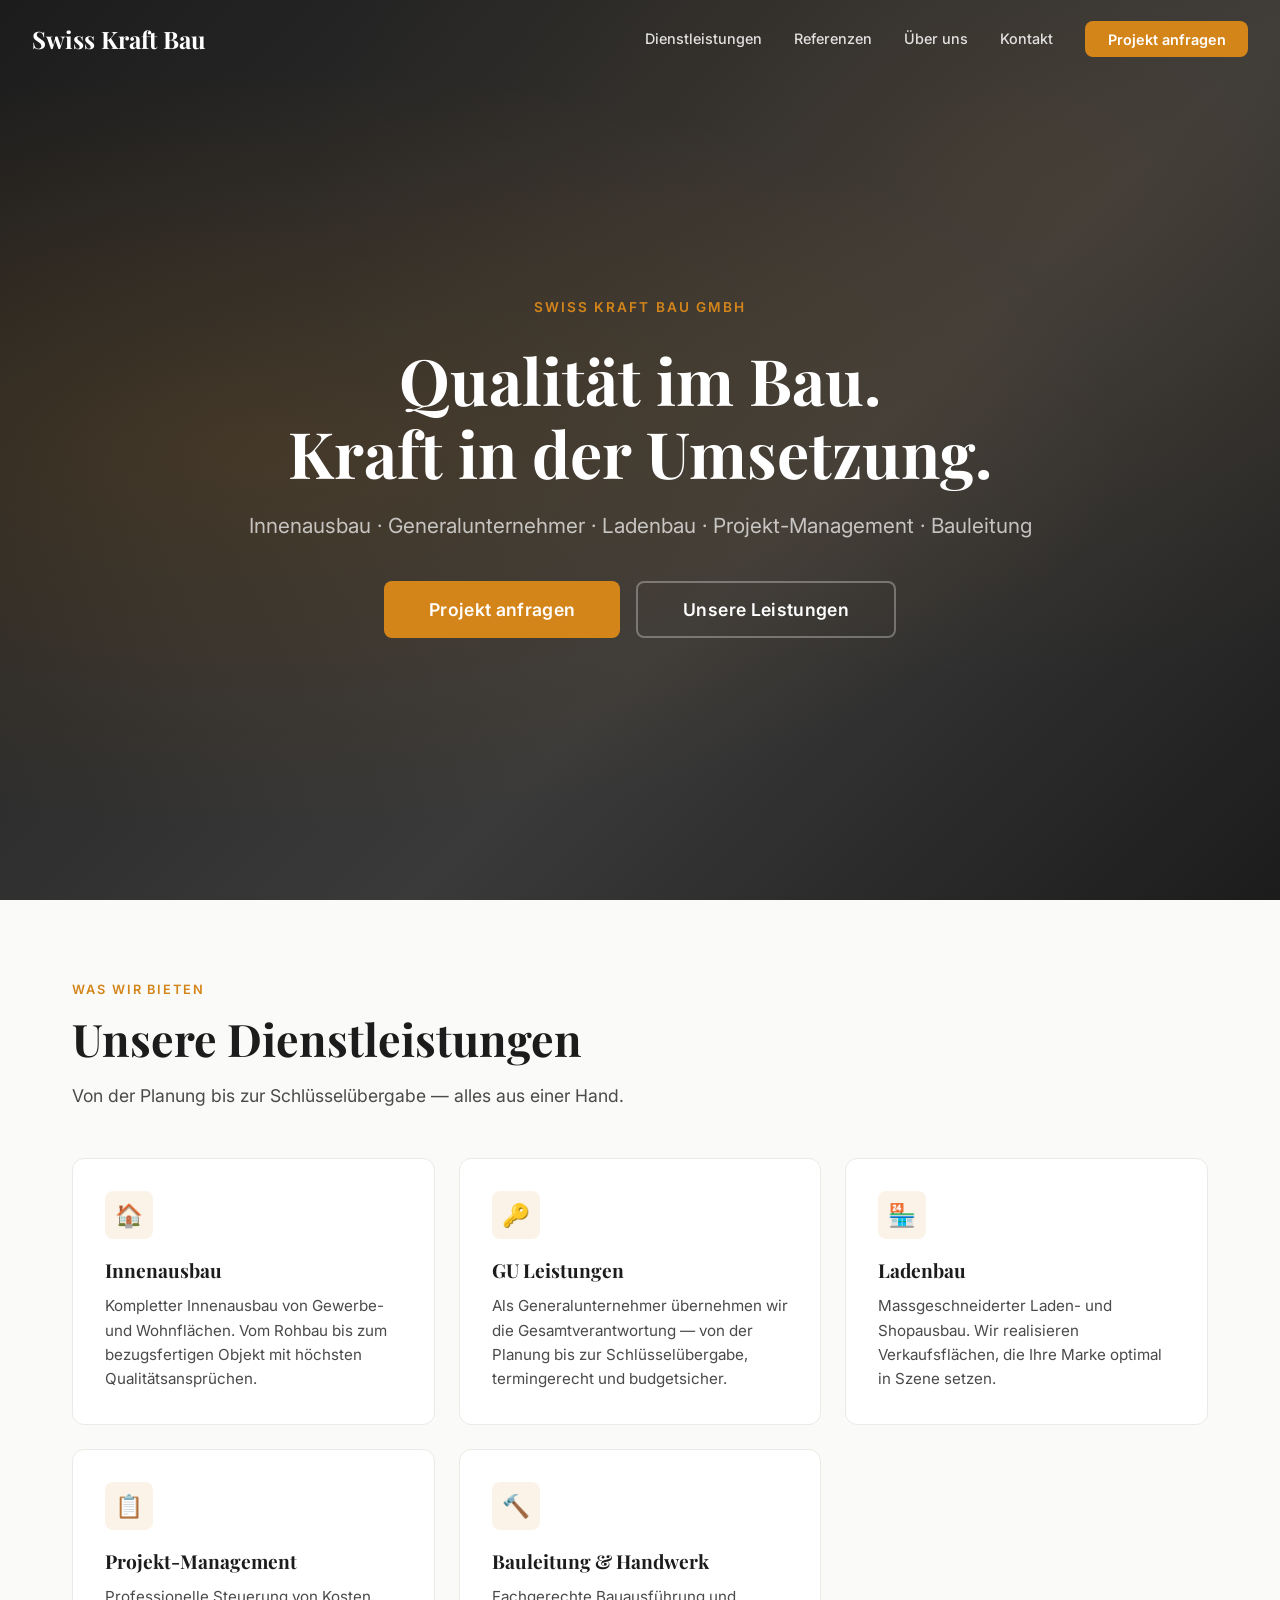
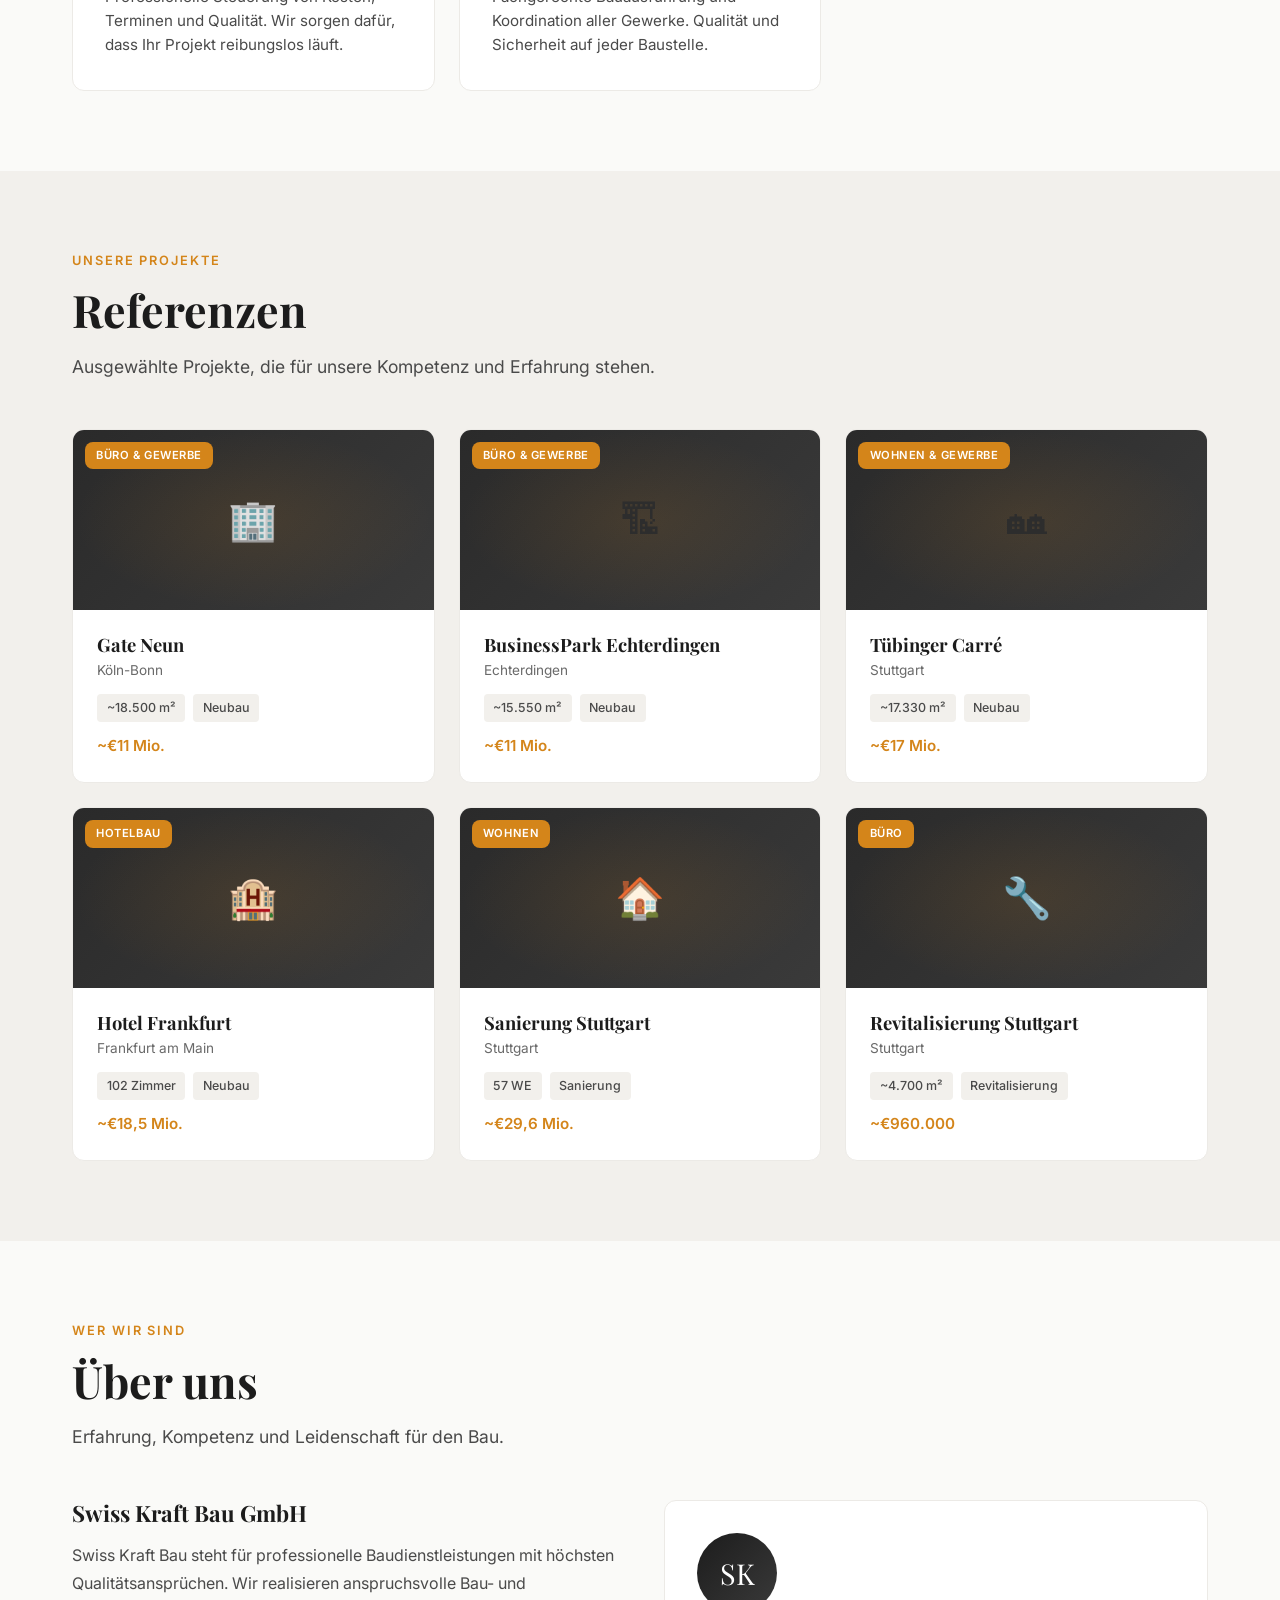
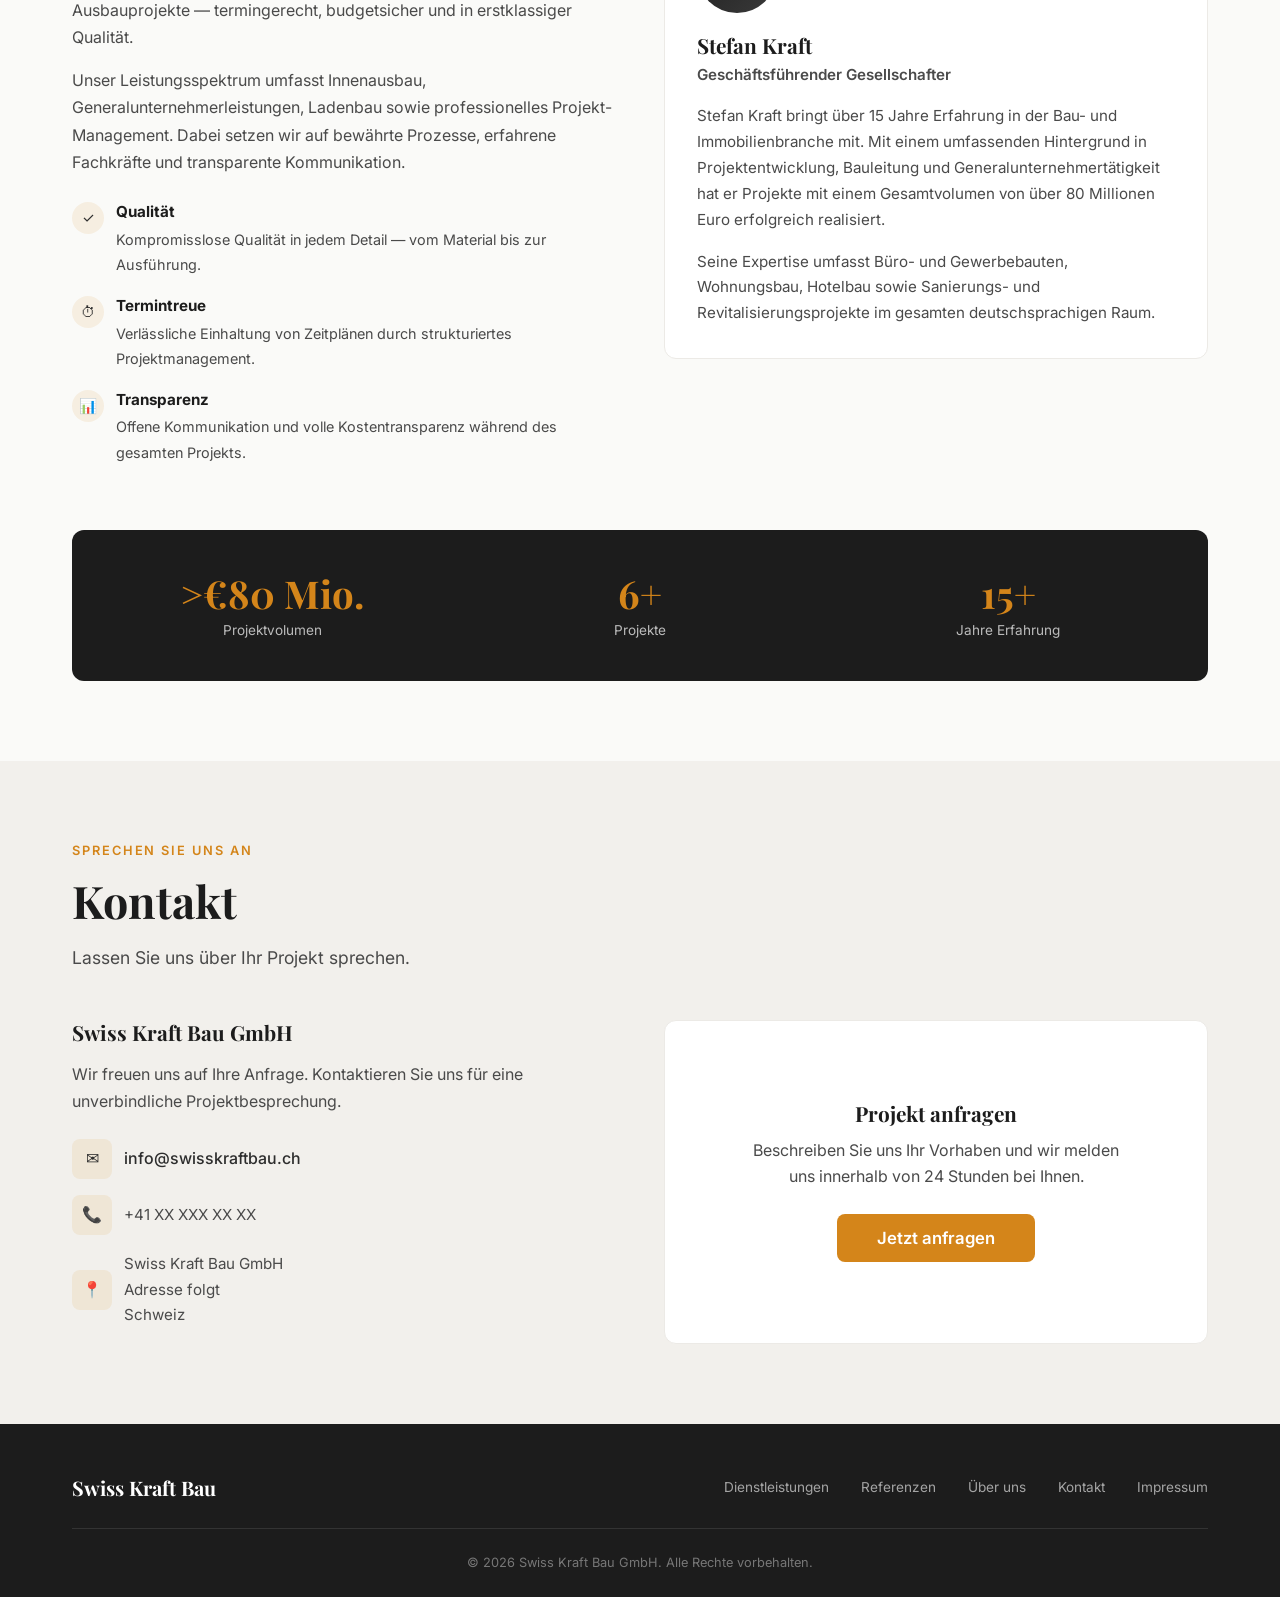
==== index.html @ ad8ca6c9 "Initial commit: Swiss Kraft Bau GmbH website" ====
<!DOCTYPE html>
<html lang="de">
<head>
  <meta charset="UTF-8">
  <meta name="viewport" content="width=device-width, initial-scale=1.0">
  <title>Swiss Kraft Bau GmbH — Qualität im Bau</title>
  <meta name="description" content="Swiss Kraft Bau GmbH — Innenausbau, Generalunternehmer, Ladenbau, Projekt-Management und Bauleitung. Qualität im Bau. Kraft in der Umsetzung.">

  <!-- Fonts -->
  <link rel="preconnect" href="https://fonts.googleapis.com">
  <link rel="preconnect" href="https://fonts.gstatic.com" crossorigin>
  <link href="https://fonts.googleapis.com/css2?family=Inter:wght@400;500;600;700&family=Playfair+Display:wght@600;700&display=swap" rel="stylesheet">

  <!-- Stylesheet -->
  <link rel="stylesheet" href="css/style.css">

  <!-- Favicon (inline SVG) -->
  <link rel="icon" href="data:image/svg+xml,<svg xmlns='http://www.w3.org/2000/svg' viewBox='0 0 100 100'><text y='.9em' font-size='90'>🏗</text></svg>">

  <!-- Critical inline styles for above-the-fold -->
  <style>
    .nav { background: transparent; }
    .hero { background: linear-gradient(135deg, #1C1C1C 0%, #2A2A2A 30%, #3A3A3A 60%, #1C1C1C 100%); }
  </style>
</head>
<body>

  <!-- ====== Navigation ====== -->
  <nav class="nav" id="nav" role="navigation" aria-label="Hauptnavigation">
    <a href="#" class="nav-logo">Swiss Kraft Bau</a>
    <ul class="nav-links" id="navLinks">
      <li><a href="#dienstleistungen">Dienstleistungen</a></li>
      <li><a href="#referenzen">Referenzen</a></li>
      <li><a href="#ueber-uns">Über uns</a></li>
      <li><a href="#kontakt">Kontakt</a></li>
      <li><a href="#kontakt" class="nav-cta">Projekt anfragen</a></li>
    </ul>
    <button class="hamburger" id="hamburger" aria-label="Menü öffnen" aria-expanded="false">
      <span></span>
      <span></span>
      <span></span>
    </button>
  </nav>

  <main id="main">

    <!-- ====== Hero ====== -->
    <section class="hero" id="hero">
      <div class="hero-content" data-animate>
        <p class="hero-label">Swiss Kraft Bau GmbH</p>
        <h1>Qualität im Bau.<br>Kraft in der Umsetzung.</h1>
        <p class="hero-sub">Innenausbau &middot; Generalunternehmer &middot; Ladenbau &middot; Projekt-Management &middot; Bauleitung</p>
        <div class="hero-cta">
          <a href="#kontakt" class="btn btn-accent btn-hero">Projekt anfragen</a>
          <a href="#dienstleistungen" class="btn btn-outline btn-hero" style="border-color: rgba(255,255,255,0.3); color: #fff;">Unsere Leistungen</a>
        </div>
      </div>
    </section>

    <!-- ====== Dienstleistungen ====== -->
    <section class="section" id="dienstleistungen">
      <div class="container">
        <div class="section-header" data-animate>
          <p class="section-label">Was wir bieten</p>
          <h2 class="section-title">Unsere Dienstleistungen</h2>
          <p class="section-subtitle">Von der Planung bis zur Schlüsselübergabe — alles aus einer Hand.</p>
        </div>

        <div class="services-grid">
          <div class="service-card" data-animate data-animate-delay="1">
            <div class="service-icon">🏠</div>
            <h3>Innenausbau</h3>
            <p>Kompletter Innenausbau von Gewerbe- und Wohnflächen. Vom Rohbau bis zum bezugsfertigen Objekt mit höchsten Qualitätsansprüchen.</p>
          </div>
          <div class="service-card" data-animate data-animate-delay="2">
            <div class="service-icon">🔑</div>
            <h3>GU Leistungen</h3>
            <p>Als Generalunternehmer übernehmen wir die Gesamtverantwortung — von der Planung bis zur Schlüsselübergabe, termingerecht und budgetsicher.</p>
          </div>
          <div class="service-card" data-animate data-animate-delay="3">
            <div class="service-icon">🏪</div>
            <h3>Ladenbau</h3>
            <p>Massgeschneiderter Laden- und Shopausbau. Wir realisieren Verkaufsflächen, die Ihre Marke optimal in Szene setzen.</p>
          </div>
          <div class="service-card" data-animate data-animate-delay="4">
            <div class="service-icon">📋</div>
            <h3>Projekt-Management</h3>
            <p>Professionelle Steuerung von Kosten, Terminen und Qualität. Wir sorgen dafür, dass Ihr Projekt reibungslos läuft.</p>
          </div>
          <div class="service-card" data-animate data-animate-delay="5">
            <div class="service-icon">🔨</div>
            <h3>Bauleitung & Handwerk</h3>
            <p>Fachgerechte Bauausführung und Koordination aller Gewerke. Qualität und Sicherheit auf jeder Baustelle.</p>
          </div>
        </div>
      </div>
    </section>

    <!-- ====== Referenzen ====== -->
    <section class="section section-alt" id="referenzen">
      <div class="container">
        <div class="section-header" data-animate>
          <p class="section-label">Unsere Projekte</p>
          <h2 class="section-title">Referenzen</h2>
          <p class="section-subtitle">Ausgewählte Projekte, die für unsere Kompetenz und Erfahrung stehen.</p>
        </div>

        <div class="references-grid">
          <!-- 1. Gate Neun -->
          <div class="reference-card" data-animate data-animate-delay="1">
            <div class="reference-img">
              <span class="reference-badge">Büro & Gewerbe</span>
              <span class="reference-icon">🏢</span>
            </div>
            <div class="reference-content">
              <h3>Gate Neun</h3>
              <p class="reference-location">Köln-Bonn</p>
              <div class="reference-details">
                <span class="reference-tag">~18.500 m²</span>
                <span class="reference-tag">Neubau</span>
              </div>
              <p class="reference-volume">~€11 Mio.</p>
            </div>
          </div>

          <!-- 2. BusinessPark Echterdingen -->
          <div class="reference-card" data-animate data-animate-delay="2">
            <div class="reference-img">
              <span class="reference-badge">Büro & Gewerbe</span>
              <span class="reference-icon">🏗</span>
            </div>
            <div class="reference-content">
              <h3>BusinessPark Echterdingen</h3>
              <p class="reference-location">Echterdingen</p>
              <div class="reference-details">
                <span class="reference-tag">~15.550 m²</span>
                <span class="reference-tag">Neubau</span>
              </div>
              <p class="reference-volume">~€11 Mio.</p>
            </div>
          </div>

          <!-- 3. Tübinger Carré -->
          <div class="reference-card" data-animate data-animate-delay="3">
            <div class="reference-img">
              <span class="reference-badge">Wohnen & Gewerbe</span>
              <span class="reference-icon">🏘</span>
            </div>
            <div class="reference-content">
              <h3>Tübinger Carré</h3>
              <p class="reference-location">Stuttgart</p>
              <div class="reference-details">
                <span class="reference-tag">~17.330 m²</span>
                <span class="reference-tag">Neubau</span>
              </div>
              <p class="reference-volume">~€17 Mio.</p>
            </div>
          </div>

          <!-- 4. Hotel Frankfurt -->
          <div class="reference-card" data-animate data-animate-delay="1">
            <div class="reference-img">
              <span class="reference-badge">Hotelbau</span>
              <span class="reference-icon">🏨</span>
            </div>
            <div class="reference-content">
              <h3>Hotel Frankfurt</h3>
              <p class="reference-location">Frankfurt am Main</p>
              <div class="reference-details">
                <span class="reference-tag">102 Zimmer</span>
                <span class="reference-tag">Neubau</span>
              </div>
              <p class="reference-volume">~€18,5 Mio.</p>
            </div>
          </div>

          <!-- 5. Sanierung Stuttgart -->
          <div class="reference-card" data-animate data-animate-delay="2">
            <div class="reference-img">
              <span class="reference-badge">Wohnen</span>
              <span class="reference-icon">🏠</span>
            </div>
            <div class="reference-content">
              <h3>Sanierung Stuttgart</h3>
              <p class="reference-location">Stuttgart</p>
              <div class="reference-details">
                <span class="reference-tag">57 WE</span>
                <span class="reference-tag">Sanierung</span>
              </div>
              <p class="reference-volume">~€29,6 Mio.</p>
            </div>
          </div>

          <!-- 6. Revitalisierung Stuttgart -->
          <div class="reference-card" data-animate data-animate-delay="3">
            <div class="reference-img">
              <span class="reference-badge">Büro</span>
              <span class="reference-icon">🔧</span>
            </div>
            <div class="reference-content">
              <h3>Revitalisierung Stuttgart</h3>
              <p class="reference-location">Stuttgart</p>
              <div class="reference-details">
                <span class="reference-tag">~4.700 m²</span>
                <span class="reference-tag">Revitalisierung</span>
              </div>
              <p class="reference-volume">~€960.000</p>
            </div>
          </div>
        </div>
      </div>
    </section>

    <!-- ====== Über uns ====== -->
    <section class="section" id="ueber-uns">
      <div class="container">
        <div class="section-header" data-animate>
          <p class="section-label">Wer wir sind</p>
          <h2 class="section-title">Über uns</h2>
          <p class="section-subtitle">Erfahrung, Kompetenz und Leidenschaft für den Bau.</p>
        </div>

        <div class="about-grid">
          <div class="about-text" data-animate>
            <h3>Swiss Kraft Bau GmbH</h3>
            <p>Swiss Kraft Bau steht für professionelle Baudienstleistungen mit höchsten Qualitätsansprüchen. Wir realisieren anspruchsvolle Bau- und Ausbauprojekte — termingerecht, budgetsicher und in erstklassiger Qualität.</p>
            <p>Unser Leistungsspektrum umfasst Innenausbau, Generalunternehmerleistungen, Ladenbau sowie professionelles Projekt-Management. Dabei setzen wir auf bewährte Prozesse, erfahrene Fachkräfte und transparente Kommunikation.</p>

            <div class="values-list">
              <div class="value-item">
                <div class="value-icon">✓</div>
                <div>
                  <strong>Qualität</strong>
                  <span>Kompromisslose Qualität in jedem Detail — vom Material bis zur Ausführung.</span>
                </div>
              </div>
              <div class="value-item">
                <div class="value-icon">⏱</div>
                <div>
                  <strong>Termintreue</strong>
                  <span>Verlässliche Einhaltung von Zeitplänen durch strukturiertes Projektmanagement.</span>
                </div>
              </div>
              <div class="value-item">
                <div class="value-icon">📊</div>
                <div>
                  <strong>Transparenz</strong>
                  <span>Offene Kommunikation und volle Kostentransparenz während des gesamten Projekts.</span>
                </div>
              </div>
            </div>
          </div>

          <div class="about-person" data-animate data-animate-delay="2">
            <div class="person-avatar">SK</div>
            <h3>Stefan Kraft</h3>
            <p class="person-role">Geschäftsführender Gesellschafter</p>
            <p>Stefan Kraft bringt über 15 Jahre Erfahrung in der Bau- und Immobilienbranche mit. Mit einem umfassenden Hintergrund in Projektentwicklung, Bauleitung und Generalunternehmertätigkeit hat er Projekte mit einem Gesamtvolumen von über 80 Millionen Euro erfolgreich realisiert.</p>
            <p style="margin-top: 1rem;">Seine Expertise umfasst Büro- und Gewerbebauten, Wohnungsbau, Hotelbau sowie Sanierungs- und Revitalisierungsprojekte im gesamten deutschsprachigen Raum.</p>
          </div>
        </div>

        <!-- Stats Bar -->
        <div class="stats-bar" data-animate>
          <div class="stat-item">
            <div class="stat-number">>€80 Mio.</div>
            <div class="stat-label">Projektvolumen</div>
          </div>
          <div class="stat-item">
            <div class="stat-number">6+</div>
            <div class="stat-label">Projekte</div>
          </div>
          <div class="stat-item">
            <div class="stat-number">15+</div>
            <div class="stat-label">Jahre Erfahrung</div>
          </div>
        </div>
      </div>
    </section>

    <!-- ====== Kontakt ====== -->
    <section class="section section-alt" id="kontakt">
      <div class="container">
        <div class="section-header" data-animate>
          <p class="section-label">Sprechen Sie uns an</p>
          <h2 class="section-title">Kontakt</h2>
          <p class="section-subtitle">Lassen Sie uns über Ihr Projekt sprechen.</p>
        </div>

        <div class="contact-grid">
          <div class="contact-info" data-animate>
            <h3>Swiss Kraft Bau GmbH</h3>
            <p>Wir freuen uns auf Ihre Anfrage. Kontaktieren Sie uns für eine unverbindliche Projektbesprechung.</p>

            <div class="contact-item">
              <div class="contact-icon">✉</div>
              <div>
                <a href="mailto:info@swisskraftbau.ch">info@swisskraftbau.ch</a>
              </div>
            </div>
            <div class="contact-item">
              <div class="contact-icon">📞</div>
              <div>
                <span>+41 XX XXX XX XX</span>
              </div>
            </div>
            <div class="contact-item">
              <div class="contact-icon">📍</div>
              <div>
                <span>Swiss Kraft Bau GmbH<br>Adresse folgt<br>Schweiz</span>
              </div>
            </div>
          </div>

          <div class="contact-cta" data-animate data-animate-delay="2">
            <h3>Projekt anfragen</h3>
            <p>Beschreiben Sie uns Ihr Vorhaben und wir melden uns innerhalb von 24 Stunden bei Ihnen.</p>
            <a href="mailto:info@swisskraftbau.ch?subject=Projektanfrage" class="btn btn-accent btn-lg">Jetzt anfragen</a>
          </div>
        </div>
      </div>
    </section>

  </main>

  <!-- ====== Footer ====== -->
  <footer class="footer">
    <div class="container">
      <div class="footer-content">
        <div class="footer-brand">Swiss Kraft Bau</div>
        <div class="footer-links-row">
          <a href="#dienstleistungen">Dienstleistungen</a>
          <a href="#referenzen">Referenzen</a>
          <a href="#ueber-uns">Über uns</a>
          <a href="#kontakt">Kontakt</a>
          <a href="#">Impressum</a>
        </div>
      </div>
      <div class="footer-bottom">
        &copy; 2026 Swiss Kraft Bau GmbH. Alle Rechte vorbehalten.
      </div>
    </div>
  </footer>

  <!-- ====== Scripts ====== -->
  <script>
    // --- Navigation scroll state ---
    const nav = document.getElementById('nav');
    function updateNav() {
      if (window.scrollY > 60) {
        nav.classList.add('scrolled');
      } else {
        nav.classList.remove('scrolled');
      }
    }
    window.addEventListener('scroll', updateNav, { passive: true });
    updateNav();

    // --- Mobile menu ---
    const hamburger = document.getElementById('hamburger');
    const navLinks = document.getElementById('navLinks');

    hamburger.addEventListener('click', () => {
      const isOpen = navLinks.classList.toggle('open');
      hamburger.setAttribute('aria-expanded', isOpen);
      hamburger.setAttribute('aria-label', isOpen ? 'Menü schliessen' : 'Menü öffnen');
    });

    // Close menu on link click
    navLinks.querySelectorAll('a').forEach(link => {
      link.addEventListener('click', () => {
        navLinks.classList.remove('open');
        hamburger.setAttribute('aria-expanded', 'false');
        hamburger.setAttribute('aria-label', 'Menü öffnen');
      });
    });

    // --- Intersection Observer for animations ---
    const animateEls = document.querySelectorAll('[data-animate]');
    const observer = new IntersectionObserver((entries) => {
      entries.forEach(entry => {
        if (entry.isIntersecting) {
          entry.target.classList.add('visible');
          observer.unobserve(entry.target);
        }
      });
    }, {
      threshold: 0.1,
      rootMargin: '0px 0px -40px 0px'
    });

    animateEls.forEach(el => observer.observe(el));

    // --- Smooth scroll for anchor links ---
    document.querySelectorAll('a[href^="#"]').forEach(anchor => {
      anchor.addEventListener('click', function (e) {
        const target = document.querySelector(this.getAttribute('href'));
        if (target) {
          e.preventDefault();
          const offset = 80;
          const top = target.getBoundingClientRect().top + window.pageYOffset - offset;
          window.scrollTo({ top, behavior: 'smooth' });
        }
      });
    });
  </script>

</body>
</html>
---- css/style.css ----
/* ========================================
   Swiss Kraft Bau GmbH — Stylesheet
   Adapted from Amanthos Design System
   ======================================== */

/* --- CSS Variables --- */
:root {
  /* Primary Colors */
  --color-bg: #FAFAF8;
  --color-bg-alt: #F2F0EC;
  --color-surface: #FFFFFF;
  --color-primary: #1C1C1C;
  --color-secondary: #3A3A3A;
  --color-accent: #D4851A;
  --color-accent-hover: #B8710F;
  --color-accent-light: rgba(212, 133, 26, 0.1);

  /* Text Colors */
  --color-text: #2D2D2D;
  --color-text-muted: #4A4A4A;
  --color-text-light: #6A6A6A;

  /* Border & Dividers */
  --color-border: #E0DEDA;
  --color-border-light: #ECEAE6;

  /* Typography */
  --font-heading: 'Playfair Display', Georgia, 'Times New Roman', serif;
  --font-body: 'Inter', -apple-system, BlinkMacSystemFont, 'Segoe UI', sans-serif;

  /* Layout */
  --max-width: 1200px;
  --radius: 12px;
  --radius-sm: 8px;
  --radius-lg: 16px;

  /* Shadows */
  --shadow-sm: 0 1px 3px rgba(0,0,0,0.04);
  --shadow-md: 0 4px 20px rgba(0,0,0,0.06);
  --shadow-lg: 0 8px 40px rgba(0,0,0,0.08);
  --shadow-xl: 0 16px 60px rgba(0,0,0,0.10);

  /* Animation */
  --ease: cubic-bezier(0.25, 0.46, 0.45, 0.94);
  --duration: 0.3s;
}

/* --- Reset & Base --- */
*,
*::before,
*::after {
  box-sizing: border-box;
  margin: 0;
  padding: 0;
}

html {
  scroll-behavior: smooth;
  -webkit-text-size-adjust: 100%;
}

body {
  font-family: var(--font-body);
  color: var(--color-text);
  background: var(--color-bg);
  line-height: 1.6;
  -webkit-font-smoothing: antialiased;
  -moz-osx-font-smoothing: grayscale;
}

img {
  max-width: 100%;
  display: block;
}

a {
  color: inherit;
  text-decoration: none;
}

ul {
  list-style: none;
}

/* --- Accessibility --- */
.sr-only {
  position: absolute;
  width: 1px;
  height: 1px;
  padding: 0;
  margin: -1px;
  overflow: hidden;
  clip: rect(0, 0, 0, 0);
  white-space: nowrap;
  border: 0;
}

/* --- Container --- */
.container {
  max-width: var(--max-width);
  margin: 0 auto;
  padding: 0 2rem;
}

/* --- Typography --- */
h1, h2, h3, h4 {
  font-family: var(--font-heading);
  font-weight: 700;
  line-height: 1.2;
  color: var(--color-primary);
}

/* --- Buttons --- */
.btn {
  display: inline-flex;
  align-items: center;
  justify-content: center;
  gap: 0.5rem;
  padding: 0.875rem 2rem;
  font-family: var(--font-body);
  font-size: 0.95rem;
  font-weight: 600;
  border-radius: var(--radius-sm);
  border: none;
  cursor: pointer;
  transition: all var(--duration) var(--ease);
  text-decoration: none;
  line-height: 1;
}

.btn-accent {
  background: var(--color-accent);
  color: #FFFFFF;
}

.btn-accent:hover {
  background: var(--color-accent-hover);
  transform: translateY(-1px);
  box-shadow: var(--shadow-md);
}

.btn-accent:focus-visible {
  outline: 3px solid var(--color-accent);
  outline-offset: 3px;
}

.btn-outline {
  background: transparent;
  color: var(--color-accent);
  border: 2px solid var(--color-accent);
}

.btn-outline:hover {
  background: var(--color-accent);
  color: #FFFFFF;
}

.btn-lg {
  padding: 1rem 2.5rem;
  font-size: 1.05rem;
}

.btn-hero {
  padding: 1.1rem 2.8rem;
  font-size: 1.1rem;
  letter-spacing: 0.02em;
}

/* --- Navigation --- */
.nav {
  position: fixed;
  top: 0;
  left: 0;
  right: 0;
  z-index: 1000;
  padding: 1.25rem 2rem;
  display: flex;
  align-items: center;
  justify-content: space-between;
  transition: all var(--duration) var(--ease);
  background: transparent;
}

.nav.scrolled {
  background: rgba(255, 255, 255, 0.97);
  backdrop-filter: blur(12px);
  -webkit-backdrop-filter: blur(12px);
  box-shadow: var(--shadow-sm);
  padding: 0.75rem 2rem;
}

.nav-logo {
  font-family: var(--font-heading);
  font-size: 1.5rem;
  font-weight: 700;
  color: #FFFFFF;
  transition: color var(--duration) var(--ease);
  white-space: nowrap;
}

.nav.scrolled .nav-logo {
  color: var(--color-primary);
}

.nav-links {
  display: flex;
  align-items: center;
  gap: 2rem;
}

.nav-links a {
  font-size: 0.9rem;
  font-weight: 500;
  color: rgba(255, 255, 255, 0.85);
  transition: color var(--duration) var(--ease);
  position: relative;
}

.nav-links a::after {
  content: '';
  position: absolute;
  bottom: -4px;
  left: 0;
  width: 0;
  height: 2px;
  background: var(--color-accent);
  transition: width var(--duration) var(--ease);
}

.nav-links a:hover::after {
  width: 100%;
}

.nav.scrolled .nav-links a {
  color: var(--color-text-muted);
}

.nav.scrolled .nav-links a:hover {
  color: var(--color-primary);
}

.nav-cta {
  background: var(--color-accent) !important;
  color: #FFFFFF !important;
  padding: 0.6rem 1.4rem;
  border-radius: var(--radius-sm);
  font-weight: 600 !important;
  transition: background var(--duration) var(--ease), transform var(--duration) var(--ease) !important;
}

.nav-cta::after {
  display: none !important;
}

.nav-cta:hover {
  background: var(--color-accent-hover) !important;
  transform: translateY(-1px);
}

.hamburger {
  display: none;
  flex-direction: column;
  gap: 5px;
  background: none;
  border: none;
  cursor: pointer;
  padding: 4px;
  z-index: 1001;
}

.hamburger span {
  display: block;
  width: 24px;
  height: 2px;
  background: #FFFFFF;
  border-radius: 2px;
  transition: all var(--duration) var(--ease);
}

.nav.scrolled .hamburger span {
  background: var(--color-primary);
}

/* --- Hero --- */
.hero {
  position: relative;
  min-height: 100vh;
  display: flex;
  align-items: center;
  justify-content: center;
  text-align: center;
  padding: 6rem 2rem 4rem;
  overflow: hidden;
  background: linear-gradient(135deg, #1C1C1C 0%, #2A2A2A 30%, #3A3A3A 60%, #1C1C1C 100%);
}

.hero::before {
  content: '';
  position: absolute;
  inset: 0;
  background:
    radial-gradient(ellipse at 20% 50%, rgba(212, 133, 26, 0.15) 0%, transparent 60%),
    radial-gradient(ellipse at 80% 20%, rgba(212, 133, 26, 0.08) 0%, transparent 50%);
  z-index: 1;
}

.hero-content {
  position: relative;
  z-index: 2;
  max-width: 800px;
}

.hero-label {
  display: inline-block;
  font-size: 0.85rem;
  font-weight: 600;
  letter-spacing: 0.15em;
  text-transform: uppercase;
  color: var(--color-accent);
  margin-bottom: 1.5rem;
}

.hero h1 {
  font-size: clamp(2.4rem, 5vw, 4rem);
  color: #FFFFFF;
  margin-bottom: 1.25rem;
  line-height: 1.15;
}

.hero-sub {
  font-size: clamp(1.05rem, 2vw, 1.3rem);
  color: rgba(255, 255, 255, 0.7);
  margin-bottom: 2.5rem;
  line-height: 1.5;
}

.hero-cta {
  display: flex;
  gap: 1rem;
  justify-content: center;
  flex-wrap: wrap;
}

/* --- Sections --- */
.section {
  padding: 5rem 0;
}

.section-alt {
  background: var(--color-bg-alt);
}

.section-label {
  font-size: 0.8rem;
  font-weight: 600;
  letter-spacing: 0.15em;
  text-transform: uppercase;
  color: var(--color-accent);
  margin-bottom: 0.75rem;
}

.section-title {
  font-size: clamp(1.8rem, 3.5vw, 2.8rem);
  margin-bottom: 1rem;
}

.section-subtitle {
  font-size: 1.1rem;
  color: var(--color-text-muted);
  max-width: 600px;
  line-height: 1.6;
}

.section-header {
  margin-bottom: 3rem;
}

/* --- Service Cards --- */
.services-grid {
  display: grid;
  grid-template-columns: repeat(3, 1fr);
  gap: 1.5rem;
  margin-top: 3rem;
}

.service-card {
  background: var(--color-surface);
  border-radius: var(--radius);
  padding: 2rem;
  border: 1px solid var(--color-border-light);
  transition: all var(--duration) var(--ease);
}

.service-card:hover {
  transform: translateY(-4px);
  box-shadow: var(--shadow-lg);
  border-color: var(--color-accent-light);
}

.service-icon {
  width: 48px;
  height: 48px;
  background: var(--color-accent-light);
  border-radius: var(--radius-sm);
  display: flex;
  align-items: center;
  justify-content: center;
  margin-bottom: 1.25rem;
  font-size: 1.4rem;
}

.service-card h3 {
  font-family: var(--font-heading);
  font-size: 1.2rem;
  margin-bottom: 0.75rem;
  color: var(--color-primary);
}

.service-card p {
  color: var(--color-text-muted);
  font-size: 0.95rem;
  line-height: 1.6;
}

/* --- Reference / Project Cards --- */
.references-grid {
  display: grid;
  grid-template-columns: repeat(3, 1fr);
  gap: 1.5rem;
  margin-top: 3rem;
}

.reference-card {
  background: var(--color-surface);
  border-radius: var(--radius);
  overflow: hidden;
  border: 1px solid var(--color-border-light);
  transition: all var(--duration) var(--ease);
}

.reference-card:hover {
  transform: translateY(-4px);
  box-shadow: var(--shadow-lg);
}

.reference-img {
  height: 180px;
  background: linear-gradient(135deg, #2A2A2A 0%, #3A3A3A 100%);
  display: flex;
  align-items: center;
  justify-content: center;
  position: relative;
  overflow: hidden;
}

.reference-img::before {
  content: '';
  position: absolute;
  inset: 0;
  background: radial-gradient(ellipse at center, rgba(212,133,26,0.12) 0%, transparent 70%);
}

.reference-icon {
  font-size: 2.5rem;
  position: relative;
  z-index: 1;
}

.reference-badge {
  position: absolute;
  top: 0.75rem;
  left: 0.75rem;
  background: var(--color-accent);
  color: #FFFFFF;
  font-size: 0.7rem;
  font-weight: 600;
  padding: 0.3rem 0.7rem;
  border-radius: var(--radius-sm);
  letter-spacing: 0.05em;
  text-transform: uppercase;
  z-index: 1;
}

.reference-content {
  padding: 1.5rem;
}

.reference-card h3 {
  font-family: var(--font-heading);
  font-size: 1.15rem;
  margin-bottom: 0.25rem;
  color: var(--color-primary);
}

.reference-location {
  font-size: 0.85rem;
  color: var(--color-text-light);
  margin-bottom: 0.75rem;
}

.reference-details {
  display: flex;
  flex-wrap: wrap;
  gap: 0.5rem;
  margin-bottom: 0.75rem;
}

.reference-tag {
  font-size: 0.78rem;
  background: var(--color-bg-alt);
  color: var(--color-text-muted);
  padding: 0.25rem 0.6rem;
  border-radius: 4px;
  font-weight: 500;
}

.reference-volume {
  font-size: 0.95rem;
  font-weight: 600;
  color: var(--color-accent);
}

/* --- About Section --- */
.about-grid {
  display: grid;
  grid-template-columns: 1fr 1fr;
  gap: 3rem;
  align-items: start;
  margin-top: 3rem;
}

.about-text h3 {
  font-size: 1.4rem;
  margin-bottom: 1rem;
}

.about-text p {
  color: var(--color-text-muted);
  margin-bottom: 1rem;
  line-height: 1.7;
}

.values-list {
  margin-top: 1.5rem;
}

.value-item {
  display: flex;
  align-items: flex-start;
  gap: 0.75rem;
  margin-bottom: 1rem;
}

.value-icon {
  width: 32px;
  height: 32px;
  min-width: 32px;
  background: var(--color-accent-light);
  border-radius: 50%;
  display: flex;
  align-items: center;
  justify-content: center;
  font-size: 0.9rem;
  margin-top: 2px;
}

.value-item strong {
  display: block;
  font-size: 0.95rem;
  margin-bottom: 0.15rem;
  color: var(--color-primary);
}

.value-item span {
  font-size: 0.9rem;
  color: var(--color-text-muted);
}

.about-person {
  background: var(--color-surface);
  border-radius: var(--radius);
  padding: 2rem;
  border: 1px solid var(--color-border-light);
}

.person-avatar {
  width: 80px;
  height: 80px;
  background: linear-gradient(135deg, var(--color-primary), #3A3A3A);
  border-radius: 50%;
  display: flex;
  align-items: center;
  justify-content: center;
  font-family: var(--font-heading);
  font-size: 1.8rem;
  color: #FFFFFF;
  margin-bottom: 1.25rem;
}

.about-person h3 {
  font-size: 1.3rem;
  margin-bottom: 0.25rem;
}

.person-role {
  font-size: 0.9rem;
  color: var(--color-accent);
  font-weight: 600;
  margin-bottom: 1rem;
}

.about-person p {
  color: var(--color-text-muted);
  font-size: 0.95rem;
  line-height: 1.7;
}

/* --- Stats Bar --- */
.stats-bar {
  display: grid;
  grid-template-columns: repeat(3, 1fr);
  gap: 2rem;
  margin-top: 3rem;
  padding: 2.5rem 2rem;
  background: var(--color-primary);
  border-radius: var(--radius);
  text-align: center;
}

.stat-item {
  color: #FFFFFF;
}

.stat-number {
  font-family: var(--font-heading);
  font-size: clamp(1.8rem, 3vw, 2.5rem);
  font-weight: 700;
  color: var(--color-accent);
  line-height: 1.2;
}

.stat-label {
  font-size: 0.85rem;
  color: rgba(255, 255, 255, 0.7);
  margin-top: 0.25rem;
}

/* --- Contact Section --- */
.contact-grid {
  display: grid;
  grid-template-columns: 1fr 1fr;
  gap: 3rem;
  margin-top: 3rem;
}

.contact-info h3 {
  font-size: 1.3rem;
  margin-bottom: 1rem;
}

.contact-info p {
  color: var(--color-text-muted);
  margin-bottom: 1.5rem;
  line-height: 1.7;
}

.contact-item {
  display: flex;
  align-items: center;
  gap: 0.75rem;
  margin-bottom: 1rem;
}

.contact-icon {
  width: 40px;
  height: 40px;
  min-width: 40px;
  background: var(--color-accent-light);
  border-radius: var(--radius-sm);
  display: flex;
  align-items: center;
  justify-content: center;
  font-size: 1rem;
}

.contact-item a {
  color: var(--color-text);
  font-weight: 500;
  transition: color var(--duration) var(--ease);
}

.contact-item a:hover {
  color: var(--color-accent);
}

.contact-item span {
  color: var(--color-text-muted);
  font-size: 0.95rem;
}

.contact-cta {
  background: var(--color-surface);
  border-radius: var(--radius);
  padding: 2.5rem;
  border: 1px solid var(--color-border-light);
  text-align: center;
  display: flex;
  flex-direction: column;
  align-items: center;
  justify-content: center;
}

.contact-cta h3 {
  font-size: 1.3rem;
  margin-bottom: 0.75rem;
}

.contact-cta p {
  color: var(--color-text-muted);
  margin-bottom: 1.5rem;
  max-width: 380px;
  line-height: 1.6;
}

/* --- Footer --- */
.footer {
  background: var(--color-primary);
  color: rgba(255, 255, 255, 0.7);
  padding: 3rem 0 1.5rem;
}

.footer-content {
  display: flex;
  align-items: center;
  justify-content: space-between;
  padding-bottom: 1.5rem;
  border-bottom: 1px solid rgba(255, 255, 255, 0.1);
  margin-bottom: 1.5rem;
}

.footer-brand {
  font-family: var(--font-heading);
  font-size: 1.25rem;
  font-weight: 700;
  color: #FFFFFF;
}

.footer-links-row {
  display: flex;
  gap: 2rem;
}

.footer-links-row a {
  font-size: 0.85rem;
  color: rgba(255, 255, 255, 0.6);
  transition: color var(--duration) var(--ease);
}

.footer-links-row a:hover {
  color: #FFFFFF;
}

.footer-bottom {
  text-align: center;
  font-size: 0.8rem;
  color: rgba(255, 255, 255, 0.4);
}

/* --- Animations --- */
@keyframes slideUp {
  from {
    opacity: 0;
    transform: translateY(30px);
  }
  to {
    opacity: 1;
    transform: translateY(0);
  }
}

[data-animate] {
  opacity: 0;
  transform: translateY(30px);
  transition: opacity 0.6s var(--ease), transform 0.6s var(--ease);
}

[data-animate].visible {
  opacity: 1;
  transform: translateY(0);
}

/* Stagger children */
[data-animate-delay="1"] { transition-delay: 0.1s; }
[data-animate-delay="2"] { transition-delay: 0.2s; }
[data-animate-delay="3"] { transition-delay: 0.3s; }
[data-animate-delay="4"] { transition-delay: 0.4s; }
[data-animate-delay="5"] { transition-delay: 0.5s; }

/* --- Responsive: Tablet (1024px) --- */
@media (max-width: 1024px) {
  .services-grid {
    grid-template-columns: repeat(2, 1fr);
  }

  .references-grid {
    grid-template-columns: repeat(2, 1fr);
  }

  .about-grid {
    grid-template-columns: 1fr;
    gap: 2rem;
  }

  .contact-grid {
    grid-template-columns: 1fr;
    gap: 2rem;
  }
}

/* --- Responsive: Mobile (768px) --- */
@media (max-width: 768px) {
  .container {
    padding: 0 1.5rem;
  }

  .section {
    padding: 3.5rem 0;
  }

  /* Nav: mobile menu */
  .nav-links {
    position: fixed;
    top: 0;
    left: 0;
    right: 0;
    bottom: 0;
    background: rgba(28, 28, 28, 0.97);
    flex-direction: column;
    justify-content: center;
    align-items: center;
    gap: 2rem;
    display: none;
    z-index: 999;
  }

  .nav-links.open {
    display: flex;
  }

  .nav-links a {
    font-size: 1.2rem;
    color: rgba(255, 255, 255, 0.85) !important;
  }

  .nav-links a::after {
    display: none;
  }

  .hamburger {
    display: flex;
  }

  /* Hero */
  .hero {
    min-height: 85vh;
    padding: 5rem 1.5rem 3rem;
  }

  /* Grids */
  .services-grid {
    grid-template-columns: 1fr;
    gap: 1rem;
  }

  .references-grid {
    grid-template-columns: 1fr;
  }

  .stats-bar {
    grid-template-columns: 1fr;
    gap: 1.5rem;
    padding: 2rem 1.5rem;
  }

  .footer-content {
    flex-direction: column;
    gap: 1rem;
    text-align: center;
  }

  .footer-links-row {
    flex-wrap: wrap;
    justify-content: center;
    gap: 1rem;
  }
}

/* --- Responsive: Small phones (480px) --- */
@media (max-width: 480px) {
  .container {
    padding: 0 1rem;
  }

  .service-card {
    padding: 1.5rem;
  }

  .reference-content {
    padding: 1.25rem;
  }

  .btn-hero {
    padding: 1rem 2rem;
    font-size: 1rem;
    width: 100%;
  }

  .hero-cta {
    flex-direction: column;
    align-items: stretch;
  }
}

/* --- Reduced Motion --- */
@media (prefers-reduced-motion: reduce) {
  *,
  *::before,
  *::after {
    animation-duration: 0.01ms !important;
    animation-iteration-count: 1 !important;
    transition-duration: 0.01ms !important;
    scroll-behavior: auto !important;
  }

  [data-animate] {
    opacity: 1;
    transform: none;
  }
}

/* --- Print --- */
@media print {
  .nav,
  .hamburger,
  .hero::before {
    display: none;
  }

  .hero {
    min-height: auto;
    background: #1C1C1C !important;
    padding: 2rem;
  }

  .section {
    padding: 1.5rem 0;
    break-inside: avoid;
  }

  body {
    background: #FFFFFF;
  }
}
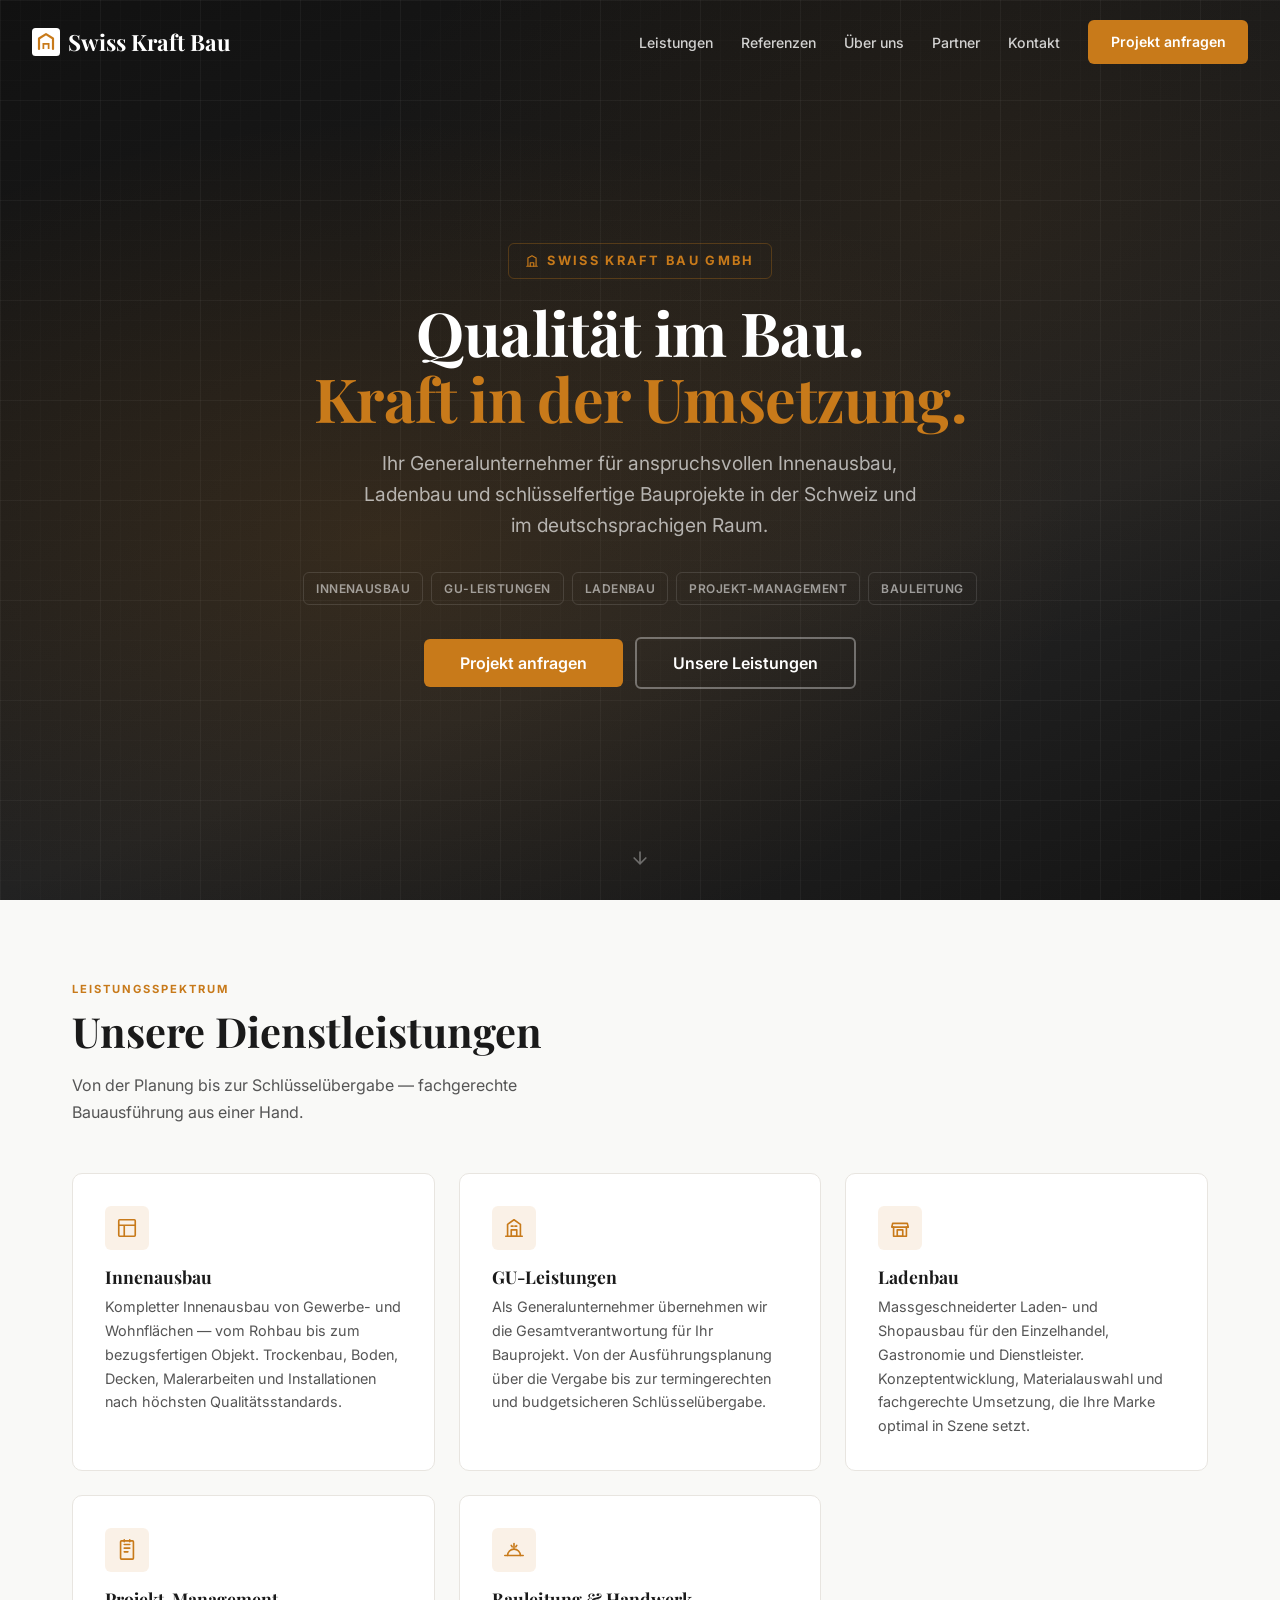
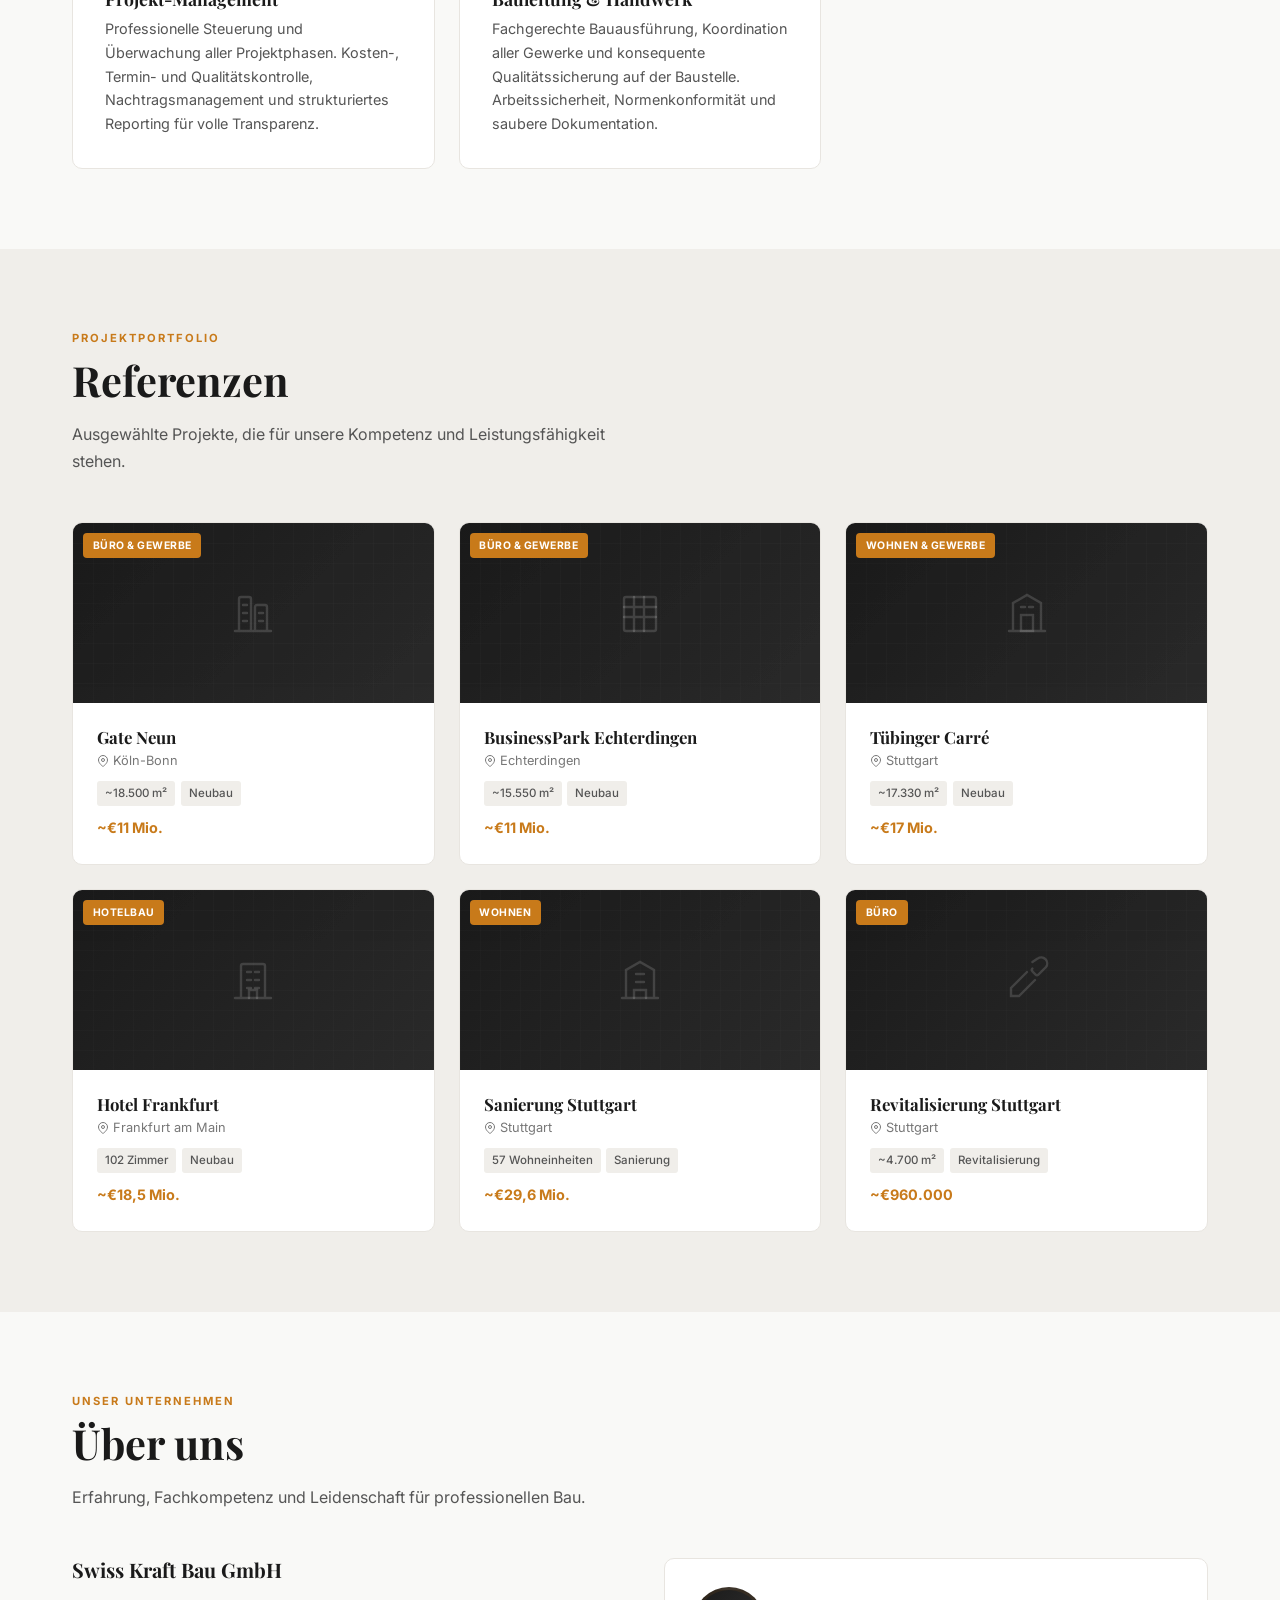
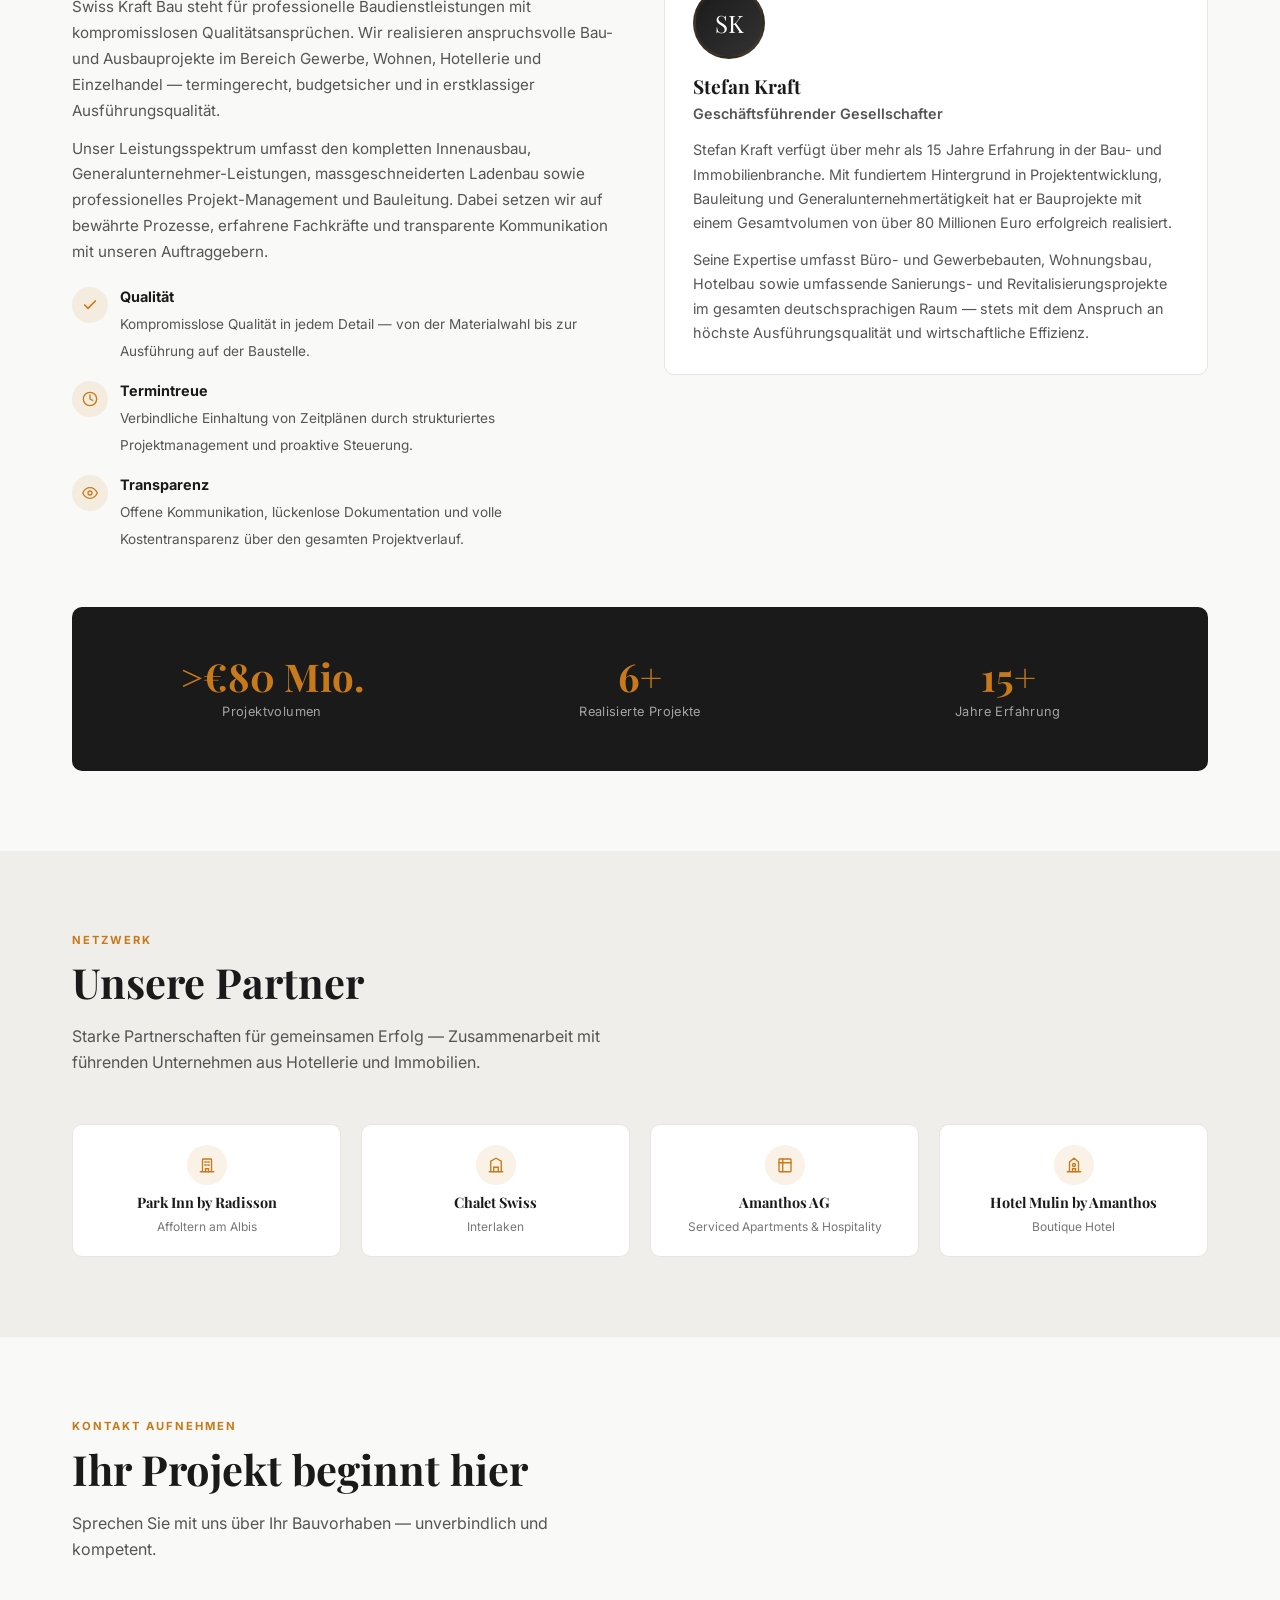
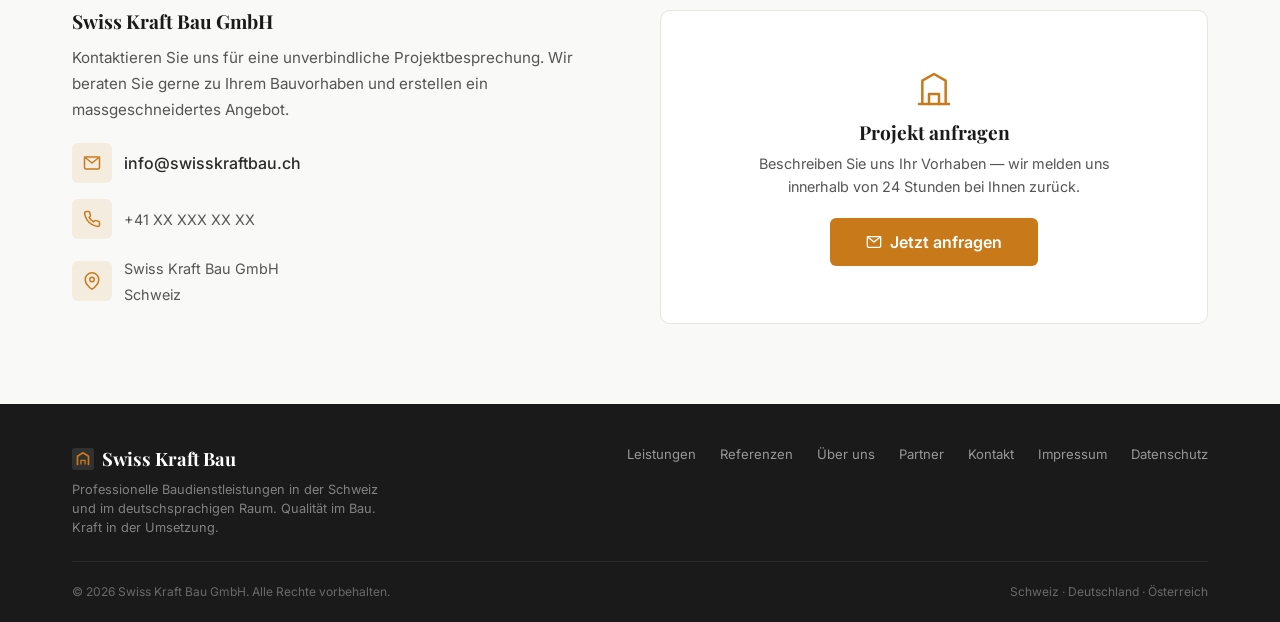
==== commit 22b1e431: "Professional rebuild: mobile-first, SEO 100, construction design - Complete mobile-first CSS rewrite" ====
--- a/index.html
+++ b/index.html
@@ -1,276 +1,420 @@
 <!DOCTYPE html>
-<html lang="de">
+<html lang="de" dir="ltr">
 <head>
   <meta charset="UTF-8">
   <meta name="viewport" content="width=device-width, initial-scale=1.0">
-  <title>Swiss Kraft Bau GmbH — Qualität im Bau</title>
-  <meta name="description" content="Swiss Kraft Bau GmbH — Innenausbau, Generalunternehmer, Ladenbau, Projekt-Management und Bauleitung. Qualität im Bau. Kraft in der Umsetzung.">
-
-  <!-- Fonts -->
+  <title>Swiss Kraft Bau GmbH — Innenausbau, Generalunternehmer & Ladenbau Schweiz</title>
+  <meta name="description" content="Swiss Kraft Bau GmbH — Ihr Partner für professionellen Innenausbau, GU-Leistungen, Ladenbau und Bauleitung in der Schweiz. Über 15 Jahre Erfahrung, >€80 Mio. Projektvolumen. Jetzt Projekt anfragen.">
+  <meta name="robots" content="index, follow, max-snippet:-1, max-image-preview:large">
+  <meta name="author" content="Swiss Kraft Bau GmbH">
+  <meta name="theme-color" content="#1A1A1A">
+  <link rel="canonical" href="https://kaitoweingart-maker.github.io/swiss-kraft-bau-website/">
+
+  <!-- Geo / Local SEO -->
+  <meta name="geo.region" content="CH">
+  <meta name="geo.placename" content="Schweiz">
+
+  <!-- Open Graph -->
+  <meta property="og:type" content="website">
+  <meta property="og:locale" content="de_CH">
+  <meta property="og:site_name" content="Swiss Kraft Bau GmbH">
+  <meta property="og:title" content="Swiss Kraft Bau GmbH — Qualität im Bau. Kraft in der Umsetzung.">
+  <meta property="og:description" content="Professioneller Innenausbau, Generalunternehmer-Leistungen, Ladenbau und Bauleitung. Über 15 Jahre Erfahrung im deutschsprachigen Raum.">
+  <meta property="og:url" content="https://kaitoweingart-maker.github.io/swiss-kraft-bau-website/">
+
+  <!-- Twitter Card -->
+  <meta name="twitter:card" content="summary">
+  <meta name="twitter:title" content="Swiss Kraft Bau GmbH — Innenausbau & Generalunternehmer">
+  <meta name="twitter:description" content="Professioneller Innenausbau, GU-Leistungen, Ladenbau. >€80 Mio. Projektvolumen, 15+ Jahre Erfahrung.">
+
+  <!-- Favicon -->
+  <link rel="icon" type="image/svg+xml" href="data:image/svg+xml,%3Csvg xmlns='http://www.w3.org/2000/svg' viewBox='0 0 32 32'%3E%3Crect width='32' height='32' rx='4' fill='%231A1A1A'/%3E%3Cpath d='M8 24V12l8-5 8 5v12' stroke='%23C87A1A' stroke-width='2.5' fill='none' stroke-linecap='round' stroke-linejoin='round'/%3E%3Cpath d='M13 24v-6h6v6' stroke='%23C87A1A' stroke-width='2' fill='none'/%3E%3C/svg%3E">
+
+  <!-- Fonts: preconnect + async load -->
   <link rel="preconnect" href="https://fonts.googleapis.com">
   <link rel="preconnect" href="https://fonts.gstatic.com" crossorigin>
-  <link href="https://fonts.googleapis.com/css2?family=Inter:wght@400;500;600;700&family=Playfair+Display:wght@600;700&display=swap" rel="stylesheet">
+  <link rel="preload" as="style" href="https://fonts.googleapis.com/css2?family=Inter:wght@400;500;600;700&family=Playfair+Display:wght@600;700&display=swap">
+  <link rel="stylesheet" href="https://fonts.googleapis.com/css2?family=Inter:wght@400;500;600;700&family=Playfair+Display:wght@600;700&display=swap" media="print" onload="this.media='all'">
+  <noscript><link rel="stylesheet" href="https://fonts.googleapis.com/css2?family=Inter:wght@400;500;600;700&family=Playfair+Display:wght@600;700&display=swap"></noscript>
 
   <!-- Stylesheet -->
   <link rel="stylesheet" href="css/style.css">
 
-  <!-- Favicon (inline SVG) -->
-  <link rel="icon" href="data:image/svg+xml,<svg xmlns='http://www.w3.org/2000/svg' viewBox='0 0 100 100'><text y='.9em' font-size='90'>🏗</text></svg>">
-
-  <!-- Critical inline styles for above-the-fold -->
-  <style>
-    .nav { background: transparent; }
-    .hero { background: linear-gradient(135deg, #1C1C1C 0%, #2A2A2A 30%, #3A3A3A 60%, #1C1C1C 100%); }
-  </style>
+  <!-- Structured Data: LocalBusiness -->
+  <script type="application/ld+json">
+  {
+    "@context": "https://schema.org",
+    "@type": "GeneralContractor",
+    "name": "Swiss Kraft Bau GmbH",
+    "description": "Professioneller Innenausbau, Generalunternehmer-Leistungen, Ladenbau, Projekt-Management und Bauleitung in der Schweiz und im deutschsprachigen Raum.",
+    "url": "https://kaitoweingart-maker.github.io/swiss-kraft-bau-website/",
+    "email": "info@swisskraftbau.ch",
+    "telephone": "+41 XX XXX XX XX",
+    "address": {
+      "@type": "PostalAddress",
+      "addressCountry": "CH",
+      "addressRegion": "Schweiz"
+    },
+    "areaServed": [
+      {"@type": "Country", "name": "Schweiz"},
+      {"@type": "Country", "name": "Deutschland"},
+      {"@type": "Country", "name": "Österreich"}
+    ],
+    "founder": {
+      "@type": "Person",
+      "name": "Stefan Kraft",
+      "jobTitle": "Geschäftsführender Gesellschafter"
+    },
+    "foundingDate": "2024",
+    "knowsLanguage": ["de", "en"],
+    "serviceType": [
+      "Innenausbau",
+      "Generalunternehmer",
+      "Ladenbau",
+      "Projekt-Management",
+      "Bauleitung"
+    ],
+    "hasOfferCatalog": {
+      "@type": "OfferCatalog",
+      "name": "Baudienstleistungen",
+      "itemListElement": [
+        {"@type": "Offer", "itemOffered": {"@type": "Service", "name": "Innenausbau", "description": "Kompletter Innenausbau von Gewerbe- und Wohnflächen"}},
+        {"@type": "Offer", "itemOffered": {"@type": "Service", "name": "GU Leistungen", "description": "Generalunternehmer — Planung bis Schlüsselübergabe"}},
+        {"@type": "Offer", "itemOffered": {"@type": "Service", "name": "Ladenbau", "description": "Massgeschneiderter Laden- und Shopausbau"}},
+        {"@type": "Offer", "itemOffered": {"@type": "Service", "name": "Projekt-Management", "description": "Steuerung von Kosten, Terminen und Qualität"}},
+        {"@type": "Offer", "itemOffered": {"@type": "Service", "name": "Bauleitung & Handwerk", "description": "Fachgerechte Bauausführung und Koordination"}}
+      ]
+    },
+    "sameAs": []
+  }
+  </script>
+
+  <!-- Structured Data: WebSite -->
+  <script type="application/ld+json">
+  {
+    "@context": "https://schema.org",
+    "@type": "WebSite",
+    "name": "Swiss Kraft Bau GmbH",
+    "url": "https://kaitoweingart-maker.github.io/swiss-kraft-bau-website/"
+  }
+  </script>
 </head>
 <body>
 
+  <!-- Skip Link -->
+  <a href="#main" class="skip-link">Zum Inhalt springen</a>
+
   <!-- ====== Navigation ====== -->
   <nav class="nav" id="nav" role="navigation" aria-label="Hauptnavigation">
-    <a href="#" class="nav-logo">Swiss Kraft Bau</a>
-    <ul class="nav-links" id="navLinks">
-      <li><a href="#dienstleistungen">Dienstleistungen</a></li>
+    <a href="#" class="nav-logo" aria-label="Swiss Kraft Bau — Startseite">
+      <svg width="28" height="28" viewBox="0 0 32 32" fill="none" aria-hidden="true">
+        <rect width="32" height="32" rx="4" class="logo-dark" fill="#FFFFFF"/>
+        <path d="M8 24V12l8-5 8 5v12" stroke="#C87A1A" stroke-width="2.5" fill="none" stroke-linecap="round" stroke-linejoin="round" class="logo-accent"/>
+        <path d="M13 24v-6h6v6" stroke="#C87A1A" stroke-width="2" fill="none"/>
+      </svg>
+      Swiss Kraft Bau
+    </a>
+    <ul class="nav-links" id="navLinks" role="list">
+      <li><a href="#dienstleistungen">Leistungen</a></li>
       <li><a href="#referenzen">Referenzen</a></li>
       <li><a href="#ueber-uns">Über uns</a></li>
+      <li><a href="#partner">Partner</a></li>
       <li><a href="#kontakt">Kontakt</a></li>
       <li><a href="#kontakt" class="nav-cta">Projekt anfragen</a></li>
     </ul>
-    <button class="hamburger" id="hamburger" aria-label="Menü öffnen" aria-expanded="false">
+    <button class="hamburger" id="hamburger" aria-label="Menü öffnen" aria-expanded="false" aria-controls="navLinks">
       <span></span>
       <span></span>
       <span></span>
     </button>
   </nav>
 
+  <!-- ====== Main Content ====== -->
   <main id="main">
 
     <!-- ====== Hero ====== -->
-    <section class="hero" id="hero">
+    <section class="hero" id="hero" aria-label="Einführung">
       <div class="hero-content" data-animate>
-        <p class="hero-label">Swiss Kraft Bau GmbH</p>
-        <h1>Qualität im Bau.<br>Kraft in der Umsetzung.</h1>
-        <p class="hero-sub">Innenausbau &middot; Generalunternehmer &middot; Ladenbau &middot; Projekt-Management &middot; Bauleitung</p>
+        <p class="hero-label">
+          <svg width="14" height="14" viewBox="0 0 24 24" fill="none" stroke="currentColor" stroke-width="2" stroke-linecap="round" stroke-linejoin="round" aria-hidden="true"><path d="M3 21h18M5 21V7l7-4 7 4v14"/><path d="M9 21v-6h6v6"/></svg>
+          Swiss Kraft Bau GmbH
+        </p>
+        <h1>Qualität im Bau.<br><span class="accent">Kraft in der Umsetzung.</span></h1>
+        <p class="hero-sub">Ihr Generalunternehmer für anspruchsvollen Innenausbau, Ladenbau und schlüsselfertige Bauprojekte in der Schweiz und im deutschsprachigen Raum.</p>
+        <div class="hero-services" role="list" aria-label="Unsere Kernleistungen">
+          <span class="hero-tag" role="listitem">Innenausbau</span>
+          <span class="hero-tag" role="listitem">GU-Leistungen</span>
+          <span class="hero-tag" role="listitem">Ladenbau</span>
+          <span class="hero-tag" role="listitem">Projekt-Management</span>
+          <span class="hero-tag" role="listitem">Bauleitung</span>
+        </div>
         <div class="hero-cta">
-          <a href="#kontakt" class="btn btn-accent btn-hero">Projekt anfragen</a>
-          <a href="#dienstleistungen" class="btn btn-outline btn-hero" style="border-color: rgba(255,255,255,0.3); color: #fff;">Unsere Leistungen</a>
-        </div>
+          <a href="#kontakt" class="btn btn-accent btn-lg">Projekt anfragen</a>
+          <a href="#dienstleistungen" class="btn btn-outline-light btn-lg">Unsere Leistungen</a>
+        </div>
+      </div>
+      <div class="hero-scroll" aria-hidden="true">
+        <svg width="20" height="20" viewBox="0 0 24 24" fill="none" stroke="currentColor" stroke-width="2" stroke-linecap="round"><path d="M12 5v14M5 12l7 7 7-7"/></svg>
       </div>
     </section>
 
     <!-- ====== Dienstleistungen ====== -->
-    <section class="section" id="dienstleistungen">
+    <section class="section" id="dienstleistungen" aria-label="Unsere Dienstleistungen">
       <div class="container">
-        <div class="section-header" data-animate>
-          <p class="section-label">Was wir bieten</p>
+        <header class="section-header" data-animate>
+          <p class="section-label">Leistungsspektrum</p>
           <h2 class="section-title">Unsere Dienstleistungen</h2>
-          <p class="section-subtitle">Von der Planung bis zur Schlüsselübergabe — alles aus einer Hand.</p>
-        </div>
+          <p class="section-subtitle">Von der Planung bis zur Schlüsselübergabe — fachgerechte Bauausführung aus einer Hand.</p>
+        </header>
 
         <div class="services-grid">
-          <div class="service-card" data-animate data-animate-delay="1">
-            <div class="service-icon">🏠</div>
+          <!-- Innenausbau -->
+          <article class="service-card" data-animate data-animate-delay="1">
+            <div class="service-icon" aria-hidden="true">
+              <svg viewBox="0 0 24 24" fill="none" stroke="currentColor" stroke-width="1.8" stroke-linecap="round" stroke-linejoin="round"><rect x="3" y="3" width="18" height="18" rx="1"/><path d="M3 9h18M9 9v12"/></svg>
+            </div>
             <h3>Innenausbau</h3>
-            <p>Kompletter Innenausbau von Gewerbe- und Wohnflächen. Vom Rohbau bis zum bezugsfertigen Objekt mit höchsten Qualitätsansprüchen.</p>
-          </div>
-          <div class="service-card" data-animate data-animate-delay="2">
-            <div class="service-icon">🔑</div>
-            <h3>GU Leistungen</h3>
-            <p>Als Generalunternehmer übernehmen wir die Gesamtverantwortung — von der Planung bis zur Schlüsselübergabe, termingerecht und budgetsicher.</p>
-          </div>
-          <div class="service-card" data-animate data-animate-delay="3">
-            <div class="service-icon">🏪</div>
+            <p>Kompletter Innenausbau von Gewerbe- und Wohnflächen — vom Rohbau bis zum bezugsfertigen Objekt. Trockenbau, Boden, Decken, Malerarbeiten und Installationen nach höchsten Qualitätsstandards.</p>
+          </article>
+
+          <!-- GU Leistungen -->
+          <article class="service-card" data-animate data-animate-delay="2">
+            <div class="service-icon" aria-hidden="true">
+              <svg viewBox="0 0 24 24" fill="none" stroke="currentColor" stroke-width="1.8" stroke-linecap="round" stroke-linejoin="round"><path d="M3 21h18M5 21V8l7-5 7 5v13"/><rect x="9" y="14" width="6" height="7"/><path d="M9 10h2M13 10h2"/></svg>
+            </div>
+            <h3>GU-Leistungen</h3>
+            <p>Als Generalunternehmer übernehmen wir die Gesamtverantwortung für Ihr Bauprojekt. Von der Ausführungsplanung über die Vergabe bis zur termingerechten und budgetsicheren Schlüsselübergabe.</p>
+          </article>
+
+          <!-- Ladenbau -->
+          <article class="service-card" data-animate data-animate-delay="3">
+            <div class="service-icon" aria-hidden="true">
+              <svg viewBox="0 0 24 24" fill="none" stroke="currentColor" stroke-width="1.8" stroke-linecap="round" stroke-linejoin="round"><path d="M4 7h16l1 4H3l1-4z"/><path d="M5 11v10h14V11"/><rect x="9" y="14" width="6" height="7"/></svg>
+            </div>
             <h3>Ladenbau</h3>
-            <p>Massgeschneiderter Laden- und Shopausbau. Wir realisieren Verkaufsflächen, die Ihre Marke optimal in Szene setzen.</p>
-          </div>
-          <div class="service-card" data-animate data-animate-delay="4">
-            <div class="service-icon">📋</div>
+            <p>Massgeschneiderter Laden- und Shopausbau für den Einzelhandel, Gastronomie und Dienstleister. Konzeptentwicklung, Materialauswahl und fachgerechte Umsetzung, die Ihre Marke optimal in Szene setzt.</p>
+          </article>
+
+          <!-- Projekt-Management -->
+          <article class="service-card" data-animate data-animate-delay="4">
+            <div class="service-icon" aria-hidden="true">
+              <svg viewBox="0 0 24 24" fill="none" stroke="currentColor" stroke-width="1.8" stroke-linecap="round" stroke-linejoin="round"><rect x="5" y="2" width="14" height="20" rx="1"/><path d="M9 6h6M9 10h6M9 14h4"/><path d="M9 1v2M15 1v2"/></svg>
+            </div>
             <h3>Projekt-Management</h3>
-            <p>Professionelle Steuerung von Kosten, Terminen und Qualität. Wir sorgen dafür, dass Ihr Projekt reibungslos läuft.</p>
-          </div>
-          <div class="service-card" data-animate data-animate-delay="5">
-            <div class="service-icon">🔨</div>
-            <h3>Bauleitung & Handwerk</h3>
-            <p>Fachgerechte Bauausführung und Koordination aller Gewerke. Qualität und Sicherheit auf jeder Baustelle.</p>
-          </div>
+            <p>Professionelle Steuerung und Überwachung aller Projektphasen. Kosten-, Termin- und Qualitätskontrolle, Nachtragsmanagement und strukturiertes Reporting für volle Transparenz.</p>
+          </article>
+
+          <!-- Bauleitung & Handwerk -->
+          <article class="service-card" data-animate data-animate-delay="5">
+            <div class="service-icon" aria-hidden="true">
+              <svg viewBox="0 0 24 24" fill="none" stroke="currentColor" stroke-width="1.8" stroke-linecap="round" stroke-linejoin="round"><path d="M2 18h20"/><path d="M5 18a7 7 0 0114 0"/><path d="M12 5v5M9 7l1 1.5M15 7l-1 1.5"/></svg>
+            </div>
+            <h3>Bauleitung &amp; Handwerk</h3>
+            <p>Fachgerechte Bauausführung, Koordination aller Gewerke und konsequente Qualitätssicherung auf der Baustelle. Arbeitssicherheit, Normenkonformität und saubere Dokumentation.</p>
+          </article>
         </div>
       </div>
     </section>
 
     <!-- ====== Referenzen ====== -->
-    <section class="section section-alt" id="referenzen">
+    <section class="section section-alt" id="referenzen" aria-label="Unsere Referenzprojekte">
       <div class="container">
-        <div class="section-header" data-animate>
-          <p class="section-label">Unsere Projekte</p>
+        <header class="section-header" data-animate>
+          <p class="section-label">Projektportfolio</p>
           <h2 class="section-title">Referenzen</h2>
-          <p class="section-subtitle">Ausgewählte Projekte, die für unsere Kompetenz und Erfahrung stehen.</p>
-        </div>
+          <p class="section-subtitle">Ausgewählte Projekte, die für unsere Kompetenz und Leistungsfähigkeit stehen.</p>
+        </header>
 
         <div class="references-grid">
           <!-- 1. Gate Neun -->
-          <div class="reference-card" data-animate data-animate-delay="1">
+          <article class="reference-card" data-animate data-animate-delay="1">
             <div class="reference-img">
-              <span class="reference-badge">Büro & Gewerbe</span>
-              <span class="reference-icon">🏢</span>
+              <span class="reference-badge">Büro &amp; Gewerbe</span>
+              <svg viewBox="0 0 24 24" fill="none" stroke="currentColor" stroke-width="1.2" stroke-linecap="round" aria-hidden="true"><path d="M3 21h18M5 21V5a1 1 0 011-1h4a1 1 0 011 1v16M13 21V9a1 1 0 011-1h4a1 1 0 011 1v12"/><path d="M7 8h2M7 12h2M7 16h2M15 12h2M15 16h2"/></svg>
             </div>
             <div class="reference-content">
               <h3>Gate Neun</h3>
-              <p class="reference-location">Köln-Bonn</p>
+              <p class="reference-location">
+                <svg width="12" height="12" viewBox="0 0 24 24" fill="none" stroke="currentColor" stroke-width="2" aria-hidden="true"><path d="M21 10c0 7-9 13-9 13s-9-6-9-13a9 9 0 0118 0z"/><circle cx="12" cy="10" r="3"/></svg>
+                Köln-Bonn
+              </p>
               <div class="reference-details">
                 <span class="reference-tag">~18.500 m²</span>
                 <span class="reference-tag">Neubau</span>
               </div>
               <p class="reference-volume">~€11 Mio.</p>
             </div>
-          </div>
+          </article>
 
           <!-- 2. BusinessPark Echterdingen -->
-          <div class="reference-card" data-animate data-animate-delay="2">
+          <article class="reference-card" data-animate data-animate-delay="2">
             <div class="reference-img">
-              <span class="reference-badge">Büro & Gewerbe</span>
-              <span class="reference-icon">🏗</span>
+              <span class="reference-badge">Büro &amp; Gewerbe</span>
+              <svg viewBox="0 0 24 24" fill="none" stroke="currentColor" stroke-width="1.2" stroke-linecap="round" aria-hidden="true"><rect x="4" y="4" width="16" height="17" rx="1"/><path d="M4 9h16M4 14h16M9 4v17M14 4v17"/></svg>
             </div>
             <div class="reference-content">
               <h3>BusinessPark Echterdingen</h3>
-              <p class="reference-location">Echterdingen</p>
+              <p class="reference-location">
+                <svg width="12" height="12" viewBox="0 0 24 24" fill="none" stroke="currentColor" stroke-width="2" aria-hidden="true"><path d="M21 10c0 7-9 13-9 13s-9-6-9-13a9 9 0 0118 0z"/><circle cx="12" cy="10" r="3"/></svg>
+                Echterdingen
+              </p>
               <div class="reference-details">
                 <span class="reference-tag">~15.550 m²</span>
                 <span class="reference-tag">Neubau</span>
               </div>
               <p class="reference-volume">~€11 Mio.</p>
             </div>
-          </div>
+          </article>
 
           <!-- 3. Tübinger Carré -->
-          <div class="reference-card" data-animate data-animate-delay="3">
+          <article class="reference-card" data-animate data-animate-delay="3">
             <div class="reference-img">
-              <span class="reference-badge">Wohnen & Gewerbe</span>
-              <span class="reference-icon">🏘</span>
+              <span class="reference-badge">Wohnen &amp; Gewerbe</span>
+              <svg viewBox="0 0 24 24" fill="none" stroke="currentColor" stroke-width="1.2" stroke-linecap="round" aria-hidden="true"><path d="M3 21h18M5 21V7l7-4 7 4v14"/><rect x="9" y="13" width="6" height="8"/><path d="M9 9h2M13 9h2"/></svg>
             </div>
             <div class="reference-content">
               <h3>Tübinger Carré</h3>
-              <p class="reference-location">Stuttgart</p>
+              <p class="reference-location">
+                <svg width="12" height="12" viewBox="0 0 24 24" fill="none" stroke="currentColor" stroke-width="2" aria-hidden="true"><path d="M21 10c0 7-9 13-9 13s-9-6-9-13a9 9 0 0118 0z"/><circle cx="12" cy="10" r="3"/></svg>
+                Stuttgart
+              </p>
               <div class="reference-details">
                 <span class="reference-tag">~17.330 m²</span>
                 <span class="reference-tag">Neubau</span>
               </div>
               <p class="reference-volume">~€17 Mio.</p>
             </div>
-          </div>
+          </article>
 
           <!-- 4. Hotel Frankfurt -->
-          <div class="reference-card" data-animate data-animate-delay="1">
+          <article class="reference-card" data-animate data-animate-delay="1">
             <div class="reference-img">
               <span class="reference-badge">Hotelbau</span>
-              <span class="reference-icon">🏨</span>
+              <svg viewBox="0 0 24 24" fill="none" stroke="currentColor" stroke-width="1.2" stroke-linecap="round" aria-hidden="true"><path d="M3 21h18M6 21V5a1 1 0 011-1h10a1 1 0 011 1v16"/><path d="M10 21v-4h4v4"/><path d="M9 8h2M13 8h2M9 12h2M13 12h2M9 16h2M13 16h2"/></svg>
             </div>
             <div class="reference-content">
               <h3>Hotel Frankfurt</h3>
-              <p class="reference-location">Frankfurt am Main</p>
+              <p class="reference-location">
+                <svg width="12" height="12" viewBox="0 0 24 24" fill="none" stroke="currentColor" stroke-width="2" aria-hidden="true"><path d="M21 10c0 7-9 13-9 13s-9-6-9-13a9 9 0 0118 0z"/><circle cx="12" cy="10" r="3"/></svg>
+                Frankfurt am Main
+              </p>
               <div class="reference-details">
                 <span class="reference-tag">102 Zimmer</span>
                 <span class="reference-tag">Neubau</span>
               </div>
               <p class="reference-volume">~€18,5 Mio.</p>
             </div>
-          </div>
+          </article>
 
           <!-- 5. Sanierung Stuttgart -->
-          <div class="reference-card" data-animate data-animate-delay="2">
+          <article class="reference-card" data-animate data-animate-delay="2">
             <div class="reference-img">
               <span class="reference-badge">Wohnen</span>
-              <span class="reference-icon">🏠</span>
+              <svg viewBox="0 0 24 24" fill="none" stroke="currentColor" stroke-width="1.2" stroke-linecap="round" aria-hidden="true"><path d="M3 21h18M5 21V7l7-4 7 4v14"/><path d="M9 21v-4h6v4"/><path d="M10 9h4M10 13h4"/></svg>
             </div>
             <div class="reference-content">
               <h3>Sanierung Stuttgart</h3>
-              <p class="reference-location">Stuttgart</p>
+              <p class="reference-location">
+                <svg width="12" height="12" viewBox="0 0 24 24" fill="none" stroke="currentColor" stroke-width="2" aria-hidden="true"><path d="M21 10c0 7-9 13-9 13s-9-6-9-13a9 9 0 0118 0z"/><circle cx="12" cy="10" r="3"/></svg>
+                Stuttgart
+              </p>
               <div class="reference-details">
-                <span class="reference-tag">57 WE</span>
+                <span class="reference-tag">57 Wohneinheiten</span>
                 <span class="reference-tag">Sanierung</span>
               </div>
               <p class="reference-volume">~€29,6 Mio.</p>
             </div>
-          </div>
+          </article>
 
           <!-- 6. Revitalisierung Stuttgart -->
-          <div class="reference-card" data-animate data-animate-delay="3">
+          <article class="reference-card" data-animate data-animate-delay="3">
             <div class="reference-img">
               <span class="reference-badge">Büro</span>
-              <span class="reference-icon">🔧</span>
+              <svg viewBox="0 0 24 24" fill="none" stroke="currentColor" stroke-width="1.2" stroke-linecap="round" aria-hidden="true"><path d="M14.7 6.3a1 1 0 000 1.4l1.6 1.6a1 1 0 001.4 0l3.8-3.8a3 3 0 00-4.2-4.2L14.7 3"/><path d="M12 8L4 16v4h4l8-8"/></svg>
             </div>
             <div class="reference-content">
               <h3>Revitalisierung Stuttgart</h3>
-              <p class="reference-location">Stuttgart</p>
+              <p class="reference-location">
+                <svg width="12" height="12" viewBox="0 0 24 24" fill="none" stroke="currentColor" stroke-width="2" aria-hidden="true"><path d="M21 10c0 7-9 13-9 13s-9-6-9-13a9 9 0 0118 0z"/><circle cx="12" cy="10" r="3"/></svg>
+                Stuttgart
+              </p>
               <div class="reference-details">
                 <span class="reference-tag">~4.700 m²</span>
                 <span class="reference-tag">Revitalisierung</span>
               </div>
               <p class="reference-volume">~€960.000</p>
             </div>
-          </div>
+          </article>
         </div>
       </div>
     </section>
 
     <!-- ====== Über uns ====== -->
-    <section class="section" id="ueber-uns">
+    <section class="section" id="ueber-uns" aria-label="Über Swiss Kraft Bau">
       <div class="container">
-        <div class="section-header" data-animate>
-          <p class="section-label">Wer wir sind</p>
+        <header class="section-header" data-animate>
+          <p class="section-label">Unser Unternehmen</p>
           <h2 class="section-title">Über uns</h2>
-          <p class="section-subtitle">Erfahrung, Kompetenz und Leidenschaft für den Bau.</p>
-        </div>
+          <p class="section-subtitle">Erfahrung, Fachkompetenz und Leidenschaft für professionellen Bau.</p>
+        </header>
 
         <div class="about-grid">
           <div class="about-text" data-animate>
             <h3>Swiss Kraft Bau GmbH</h3>
-            <p>Swiss Kraft Bau steht für professionelle Baudienstleistungen mit höchsten Qualitätsansprüchen. Wir realisieren anspruchsvolle Bau- und Ausbauprojekte — termingerecht, budgetsicher und in erstklassiger Qualität.</p>
-            <p>Unser Leistungsspektrum umfasst Innenausbau, Generalunternehmerleistungen, Ladenbau sowie professionelles Projekt-Management. Dabei setzen wir auf bewährte Prozesse, erfahrene Fachkräfte und transparente Kommunikation.</p>
+            <p>Swiss Kraft Bau steht für professionelle Baudienstleistungen mit kompromisslosen Qualitätsansprüchen. Wir realisieren anspruchsvolle Bau- und Ausbauprojekte im Bereich Gewerbe, Wohnen, Hotellerie und Einzelhandel — termingerecht, budgetsicher und in erstklassiger Ausführungsqualität.</p>
+            <p>Unser Leistungsspektrum umfasst den kompletten Innenausbau, Generalunternehmer-Leistungen, massgeschneiderten Ladenbau sowie professionelles Projekt-Management und Bauleitung. Dabei setzen wir auf bewährte Prozesse, erfahrene Fachkräfte und transparente Kommunikation mit unseren Auftraggebern.</p>
 
             <div class="values-list">
               <div class="value-item">
-                <div class="value-icon">✓</div>
+                <div class="value-icon" aria-hidden="true">
+                  <svg viewBox="0 0 24 24" fill="none" stroke="currentColor" stroke-width="2.5" stroke-linecap="round" stroke-linejoin="round"><polyline points="20 6 9 17 4 12"/></svg>
+                </div>
                 <div>
                   <strong>Qualität</strong>
-                  <span>Kompromisslose Qualität in jedem Detail — vom Material bis zur Ausführung.</span>
+                  <span>Kompromisslose Qualität in jedem Detail — von der Materialwahl bis zur Ausführung auf der Baustelle.</span>
                 </div>
               </div>
               <div class="value-item">
-                <div class="value-icon">⏱</div>
+                <div class="value-icon" aria-hidden="true">
+                  <svg viewBox="0 0 24 24" fill="none" stroke="currentColor" stroke-width="2" stroke-linecap="round" stroke-linejoin="round"><circle cx="12" cy="12" r="10"/><polyline points="12 6 12 12 16 14"/></svg>
+                </div>
                 <div>
                   <strong>Termintreue</strong>
-                  <span>Verlässliche Einhaltung von Zeitplänen durch strukturiertes Projektmanagement.</span>
+                  <span>Verbindliche Einhaltung von Zeitplänen durch strukturiertes Projektmanagement und proaktive Steuerung.</span>
                 </div>
               </div>
               <div class="value-item">
-                <div class="value-icon">📊</div>
+                <div class="value-icon" aria-hidden="true">
+                  <svg viewBox="0 0 24 24" fill="none" stroke="currentColor" stroke-width="2" stroke-linecap="round" stroke-linejoin="round"><path d="M1 12s4-8 11-8 11 8 11 8-4 8-11 8-11-8-11-8z"/><circle cx="12" cy="12" r="3"/></svg>
+                </div>
                 <div>
                   <strong>Transparenz</strong>
-                  <span>Offene Kommunikation und volle Kostentransparenz während des gesamten Projekts.</span>
+                  <span>Offene Kommunikation, lückenlose Dokumentation und volle Kostentransparenz über den gesamten Projektverlauf.</span>
                 </div>
               </div>
             </div>
           </div>
 
           <div class="about-person" data-animate data-animate-delay="2">
-            <div class="person-avatar">SK</div>
+            <div class="person-avatar" aria-hidden="true">SK</div>
             <h3>Stefan Kraft</h3>
             <p class="person-role">Geschäftsführender Gesellschafter</p>
-            <p>Stefan Kraft bringt über 15 Jahre Erfahrung in der Bau- und Immobilienbranche mit. Mit einem umfassenden Hintergrund in Projektentwicklung, Bauleitung und Generalunternehmertätigkeit hat er Projekte mit einem Gesamtvolumen von über 80 Millionen Euro erfolgreich realisiert.</p>
-            <p style="margin-top: 1rem;">Seine Expertise umfasst Büro- und Gewerbebauten, Wohnungsbau, Hotelbau sowie Sanierungs- und Revitalisierungsprojekte im gesamten deutschsprachigen Raum.</p>
+            <p>Stefan Kraft verfügt über mehr als 15 Jahre Erfahrung in der Bau- und Immobilienbranche. Mit fundiertem Hintergrund in Projektentwicklung, Bauleitung und Generalunternehmertätigkeit hat er Bauprojekte mit einem Gesamtvolumen von über 80 Millionen Euro erfolgreich realisiert.</p>
+            <p style="margin-top:.75rem">Seine Expertise umfasst Büro- und Gewerbebauten, Wohnungsbau, Hotelbau sowie umfassende Sanierungs- und Revitalisierungsprojekte im gesamten deutschsprachigen Raum — stets mit dem Anspruch an höchste Ausführungsqualität und wirtschaftliche Effizienz.</p>
           </div>
         </div>
 
         <!-- Stats Bar -->
-        <div class="stats-bar" data-animate>
-          <div class="stat-item">
-            <div class="stat-number">>€80 Mio.</div>
+        <div class="stats-bar" data-animate role="list" aria-label="Kennzahlen">
+          <div class="stat-item" role="listitem">
+            <div class="stat-number">&gt;€80 Mio.</div>
             <div class="stat-label">Projektvolumen</div>
           </div>
-          <div class="stat-item">
+          <div class="stat-item" role="listitem">
             <div class="stat-number">6+</div>
-            <div class="stat-label">Projekte</div>
-          </div>
-          <div class="stat-item">
+            <div class="stat-label">Realisierte Projekte</div>
+          </div>
+          <div class="stat-item" role="listitem">
             <div class="stat-number">15+</div>
             <div class="stat-label">Jahre Erfahrung</div>
           </div>
@@ -278,44 +422,99 @@
       </div>
     </section>
 
+    <!-- ====== Partner ====== -->
+    <section class="section section-alt" id="partner" aria-label="Unsere Partner">
+      <div class="container">
+        <header class="section-header" data-animate>
+          <p class="section-label">Netzwerk</p>
+          <h2 class="section-title">Unsere Partner</h2>
+          <p class="section-subtitle">Starke Partnerschaften für gemeinsamen Erfolg — Zusammenarbeit mit führenden Unternehmen aus Hotellerie und Immobilien.</p>
+        </header>
+
+        <div class="partners-grid">
+          <article class="partner-card" data-animate data-animate-delay="1">
+            <div class="partner-icon" aria-hidden="true">
+              <svg viewBox="0 0 24 24" fill="none" stroke="currentColor" stroke-width="1.8" stroke-linecap="round"><path d="M3 21h18M6 21V5a1 1 0 011-1h10a1 1 0 011 1v16"/><path d="M10 21v-4h4v4"/><path d="M9 8h2M13 8h2M9 12h2M13 12h2"/></svg>
+            </div>
+            <h4>Park Inn by Radisson</h4>
+            <p>Affoltern am Albis</p>
+          </article>
+
+          <article class="partner-card" data-animate data-animate-delay="2">
+            <div class="partner-icon" aria-hidden="true">
+              <svg viewBox="0 0 24 24" fill="none" stroke="currentColor" stroke-width="1.8" stroke-linecap="round"><path d="M3 21h18M5 21V7l7-4 7 4v14"/><path d="M9 21v-6h6v6"/></svg>
+            </div>
+            <h4>Chalet Swiss</h4>
+            <p>Interlaken</p>
+          </article>
+
+          <article class="partner-card" data-animate data-animate-delay="3">
+            <div class="partner-icon" aria-hidden="true">
+              <svg viewBox="0 0 24 24" fill="none" stroke="currentColor" stroke-width="1.8" stroke-linecap="round"><rect x="4" y="4" width="16" height="17" rx="1"/><path d="M4 9h16M9 4v17"/></svg>
+            </div>
+            <h4>Amanthos AG</h4>
+            <p>Serviced Apartments &amp; Hospitality</p>
+          </article>
+
+          <article class="partner-card" data-animate data-animate-delay="4">
+            <div class="partner-icon" aria-hidden="true">
+              <svg viewBox="0 0 24 24" fill="none" stroke="currentColor" stroke-width="1.8" stroke-linecap="round"><path d="M3 21h18M6 21V8l6-5 6 5v13"/><path d="M10 21v-4h4v4"/><circle cx="12" cy="12" r="2"/></svg>
+            </div>
+            <h4>Hotel Mulin by Amanthos</h4>
+            <p>Boutique Hotel</p>
+          </article>
+        </div>
+      </div>
+    </section>
+
     <!-- ====== Kontakt ====== -->
-    <section class="section section-alt" id="kontakt">
+    <section class="section" id="kontakt" aria-label="Kontaktieren Sie uns">
       <div class="container">
-        <div class="section-header" data-animate>
-          <p class="section-label">Sprechen Sie uns an</p>
-          <h2 class="section-title">Kontakt</h2>
-          <p class="section-subtitle">Lassen Sie uns über Ihr Projekt sprechen.</p>
-        </div>
+        <header class="section-header" data-animate>
+          <p class="section-label">Kontakt aufnehmen</p>
+          <h2 class="section-title">Ihr Projekt beginnt hier</h2>
+          <p class="section-subtitle">Sprechen Sie mit uns über Ihr Bauvorhaben — unverbindlich und kompetent.</p>
+        </header>
 
         <div class="contact-grid">
           <div class="contact-info" data-animate>
             <h3>Swiss Kraft Bau GmbH</h3>
-            <p>Wir freuen uns auf Ihre Anfrage. Kontaktieren Sie uns für eine unverbindliche Projektbesprechung.</p>
+            <p>Kontaktieren Sie uns für eine unverbindliche Projektbesprechung. Wir beraten Sie gerne zu Ihrem Bauvorhaben und erstellen ein massgeschneidertes Angebot.</p>
 
             <div class="contact-item">
-              <div class="contact-icon">✉</div>
+              <div class="contact-icon" aria-hidden="true">
+                <svg viewBox="0 0 24 24" fill="none" stroke="currentColor" stroke-width="2" stroke-linecap="round" stroke-linejoin="round"><rect x="2" y="4" width="20" height="16" rx="2"/><path d="M22 4l-10 8L2 4"/></svg>
+              </div>
               <div>
                 <a href="mailto:info@swisskraftbau.ch">info@swisskraftbau.ch</a>
               </div>
             </div>
             <div class="contact-item">
-              <div class="contact-icon">📞</div>
+              <div class="contact-icon" aria-hidden="true">
+                <svg viewBox="0 0 24 24" fill="none" stroke="currentColor" stroke-width="2" stroke-linecap="round" stroke-linejoin="round"><path d="M22 16.92v3a2 2 0 01-2.18 2 19.79 19.79 0 01-8.63-3.07 19.5 19.5 0 01-6-6 19.79 19.79 0 01-3.07-8.67A2 2 0 014.11 2h3a2 2 0 012 1.72 12.84 12.84 0 00.7 2.81 2 2 0 01-.45 2.11L8.09 9.91a16 16 0 006 6l1.27-1.27a2 2 0 012.11-.45 12.84 12.84 0 002.81.7A2 2 0 0122 16.92z"/></svg>
+              </div>
               <div>
                 <span>+41 XX XXX XX XX</span>
               </div>
             </div>
             <div class="contact-item">
-              <div class="contact-icon">📍</div>
+              <div class="contact-icon" aria-hidden="true">
+                <svg viewBox="0 0 24 24" fill="none" stroke="currentColor" stroke-width="2" stroke-linecap="round" stroke-linejoin="round"><path d="M21 10c0 7-9 13-9 13s-9-6-9-13a9 9 0 0118 0z"/><circle cx="12" cy="10" r="3"/></svg>
+              </div>
               <div>
-                <span>Swiss Kraft Bau GmbH<br>Adresse folgt<br>Schweiz</span>
+                <span>Swiss Kraft Bau GmbH<br>Schweiz</span>
               </div>
             </div>
           </div>
 
           <div class="contact-cta" data-animate data-animate-delay="2">
+            <svg width="40" height="40" viewBox="0 0 24 24" fill="none" stroke="currentColor" stroke-width="1.5" stroke-linecap="round" stroke-linejoin="round" aria-hidden="true" style="color:var(--color-accent);margin-bottom:.75rem"><path d="M3 21h18M5 21V7l7-4 7 4v14"/><path d="M9 21v-6h6v6"/></svg>
             <h3>Projekt anfragen</h3>
-            <p>Beschreiben Sie uns Ihr Vorhaben und wir melden uns innerhalb von 24 Stunden bei Ihnen.</p>
-            <a href="mailto:info@swisskraftbau.ch?subject=Projektanfrage" class="btn btn-accent btn-lg">Jetzt anfragen</a>
+            <p>Beschreiben Sie uns Ihr Vorhaben — wir melden uns innerhalb von 24 Stunden bei Ihnen zurück.</p>
+            <a href="mailto:info@swisskraftbau.ch?subject=Projektanfrage%20%E2%80%93%20Swiss%20Kraft%20Bau" class="btn btn-accent btn-lg">
+              <svg width="16" height="16" viewBox="0 0 24 24" fill="none" stroke="currentColor" stroke-width="2" stroke-linecap="round" stroke-linejoin="round" aria-hidden="true"><rect x="2" y="4" width="20" height="16" rx="2"/><path d="M22 4l-10 8L2 4"/></svg>
+              Jetzt anfragen
+            </a>
           </div>
         </div>
       </div>
@@ -324,85 +523,116 @@
   </main>
 
   <!-- ====== Footer ====== -->
-  <footer class="footer">
+  <footer class="footer" role="contentinfo">
     <div class="container">
-      <div class="footer-content">
-        <div class="footer-brand">Swiss Kraft Bau</div>
-        <div class="footer-links-row">
-          <a href="#dienstleistungen">Dienstleistungen</a>
+      <div class="footer-main">
+        <div>
+          <div class="footer-brand">
+            <svg width="22" height="22" viewBox="0 0 32 32" fill="none" aria-hidden="true">
+              <rect width="32" height="32" rx="4" fill="rgba(255,255,255,.1)"/>
+              <path d="M8 24V12l8-5 8 5v12" stroke="#C87A1A" stroke-width="2.5" fill="none" stroke-linecap="round" stroke-linejoin="round"/>
+              <path d="M13 24v-6h6v6" stroke="#C87A1A" stroke-width="2" fill="none"/>
+            </svg>
+            Swiss Kraft Bau
+          </div>
+          <p class="footer-desc">Professionelle Baudienstleistungen in der Schweiz und im deutschsprachigen Raum. Qualität im Bau. Kraft in der Umsetzung.</p>
+        </div>
+        <nav class="footer-nav" aria-label="Footer Navigation">
+          <a href="#dienstleistungen">Leistungen</a>
           <a href="#referenzen">Referenzen</a>
           <a href="#ueber-uns">Über uns</a>
+          <a href="#partner">Partner</a>
           <a href="#kontakt">Kontakt</a>
           <a href="#">Impressum</a>
-        </div>
+          <a href="#">Datenschutz</a>
+        </nav>
       </div>
       <div class="footer-bottom">
-        &copy; 2026 Swiss Kraft Bau GmbH. Alle Rechte vorbehalten.
+        <span>&copy; 2026 Swiss Kraft Bau GmbH. Alle Rechte vorbehalten.</span>
+        <span>Schweiz &middot; Deutschland &middot; Österreich</span>
       </div>
     </div>
   </footer>
 
-  <!-- ====== Scripts ====== -->
+  <!-- ====== Scripts (deferred) ====== -->
   <script>
-    // --- Navigation scroll state ---
-    const nav = document.getElementById('nav');
-    function updateNav() {
-      if (window.scrollY > 60) {
-        nav.classList.add('scrolled');
-      } else {
-        nav.classList.remove('scrolled');
-      }
+  (function(){
+    'use strict';
+
+    // Nav scroll state
+    var nav=document.getElementById('nav');
+    var lastY=0;
+    function onScroll(){
+      var y=window.scrollY;
+      nav.classList.toggle('scrolled',y>50);
+      lastY=y;
     }
-    window.addEventListener('scroll', updateNav, { passive: true });
-    updateNav();
-
-    // --- Mobile menu ---
-    const hamburger = document.getElementById('hamburger');
-    const navLinks = document.getElementById('navLinks');
-
-    hamburger.addEventListener('click', () => {
-      const isOpen = navLinks.classList.toggle('open');
-      hamburger.setAttribute('aria-expanded', isOpen);
-      hamburger.setAttribute('aria-label', isOpen ? 'Menü schliessen' : 'Menü öffnen');
+    window.addEventListener('scroll',onScroll,{passive:true});
+    onScroll();
+
+    // Mobile menu
+    var hamburger=document.getElementById('hamburger');
+    var navLinks=document.getElementById('navLinks');
+    hamburger.addEventListener('click',function(){
+      var open=navLinks.classList.toggle('open');
+      hamburger.classList.toggle('active',open);
+      hamburger.setAttribute('aria-expanded',open);
+      hamburger.setAttribute('aria-label',open?'Menü schliessen':'Menü öffnen');
+      document.body.style.overflow=open?'hidden':'';
     });
-
-    // Close menu on link click
-    navLinks.querySelectorAll('a').forEach(link => {
-      link.addEventListener('click', () => {
+    navLinks.querySelectorAll('a').forEach(function(a){
+      a.addEventListener('click',function(){
         navLinks.classList.remove('open');
-        hamburger.setAttribute('aria-expanded', 'false');
-        hamburger.setAttribute('aria-label', 'Menü öffnen');
+        hamburger.classList.remove('active');
+        hamburger.setAttribute('aria-expanded','false');
+        hamburger.setAttribute('aria-label','Menü öffnen');
+        document.body.style.overflow='';
       });
     });
 
-    // --- Intersection Observer for animations ---
-    const animateEls = document.querySelectorAll('[data-animate]');
-    const observer = new IntersectionObserver((entries) => {
-      entries.forEach(entry => {
-        if (entry.isIntersecting) {
-          entry.target.classList.add('visible');
-          observer.unobserve(entry.target);
-        }
-      });
-    }, {
-      threshold: 0.1,
-      rootMargin: '0px 0px -40px 0px'
+    // Close menu on Escape
+    document.addEventListener('keydown',function(e){
+      if(e.key==='Escape'&&navLinks.classList.contains('open')){
+        navLinks.classList.remove('open');
+        hamburger.classList.remove('active');
+        hamburger.setAttribute('aria-expanded','false');
+        document.body.style.overflow='';
+        hamburger.focus();
+      }
     });
 
-    animateEls.forEach(el => observer.observe(el));
-
-    // --- Smooth scroll for anchor links ---
-    document.querySelectorAll('a[href^="#"]').forEach(anchor => {
-      anchor.addEventListener('click', function (e) {
-        const target = document.querySelector(this.getAttribute('href'));
-        if (target) {
+    // Intersection Observer for animations
+    if('IntersectionObserver' in window){
+      var obs=new IntersectionObserver(function(entries){
+        entries.forEach(function(e){
+          if(e.isIntersecting){
+            e.target.classList.add('visible');
+            obs.unobserve(e.target);
+          }
+        });
+      },{threshold:0.08,rootMargin:'0px 0px -30px 0px'});
+      document.querySelectorAll('[data-animate]').forEach(function(el){obs.observe(el)});
+    }else{
+      document.querySelectorAll('[data-animate]').forEach(function(el){el.classList.add('visible')});
+    }
+
+    // Smooth scroll with offset
+    document.querySelectorAll('a[href^="#"]').forEach(function(a){
+      a.addEventListener('click',function(e){
+        var href=this.getAttribute('href');
+        if(href==='#')return;
+        var target=document.querySelector(href);
+        if(target){
           e.preventDefault();
-          const offset = 80;
-          const top = target.getBoundingClientRect().top + window.pageYOffset - offset;
-          window.scrollTo({ top, behavior: 'smooth' });
+          var offset=70;
+          var top=target.getBoundingClientRect().top+window.pageYOffset-offset;
+          window.scrollTo({top:top,behavior:'smooth'});
+          // Update URL without jumping
+          if(history.pushState)history.pushState(null,null,href);
         }
       });
     });
+  })();
   </script>
 
 </body>
--- a/css/style.css
+++ b/css/style.css
@@ -1,963 +1,268 @@
 /* ========================================
-   Swiss Kraft Bau GmbH — Stylesheet
-   Adapted from Amanthos Design System
+   Swiss Kraft Bau GmbH — Professional CSS
+   Mobile-First | Construction Industry
    ======================================== */
 
-/* --- CSS Variables --- */
 :root {
-  /* Primary Colors */
-  --color-bg: #FAFAF8;
-  --color-bg-alt: #F2F0EC;
+  --color-bg: #F9F9F7;
+  --color-bg-alt: #F0EEEA;
   --color-surface: #FFFFFF;
-  --color-primary: #1C1C1C;
-  --color-secondary: #3A3A3A;
-  --color-accent: #D4851A;
-  --color-accent-hover: #B8710F;
-  --color-accent-light: rgba(212, 133, 26, 0.1);
-
-  /* Text Colors */
-  --color-text: #2D2D2D;
-  --color-text-muted: #4A4A4A;
-  --color-text-light: #6A6A6A;
-
-  /* Border & Dividers */
-  --color-border: #E0DEDA;
-  --color-border-light: #ECEAE6;
-
-  /* Typography */
+  --color-primary: #1A1A1A;
+  --color-secondary: #333333;
+  --color-accent: #C87A1A;
+  --color-accent-hover: #A86510;
+  --color-accent-light: rgba(200,122,26,0.10);
+  --color-accent-dark: #8B5510;
+  --color-text: #2B2B2B;
+  --color-text-muted: #555555;
+  --color-text-light: #777777;
+  --color-border: #DDD9D3;
+  --color-border-light: #E8E5E0;
   --font-heading: 'Playfair Display', Georgia, 'Times New Roman', serif;
-  --font-body: 'Inter', -apple-system, BlinkMacSystemFont, 'Segoe UI', sans-serif;
-
-  /* Layout */
+  --font-body: 'Inter', -apple-system, BlinkMacSystemFont, 'Segoe UI', Roboto, sans-serif;
   --max-width: 1200px;
-  --radius: 12px;
-  --radius-sm: 8px;
-  --radius-lg: 16px;
-
-  /* Shadows */
-  --shadow-sm: 0 1px 3px rgba(0,0,0,0.04);
-  --shadow-md: 0 4px 20px rgba(0,0,0,0.06);
-  --shadow-lg: 0 8px 40px rgba(0,0,0,0.08);
-  --shadow-xl: 0 16px 60px rgba(0,0,0,0.10);
-
-  /* Animation */
-  --ease: cubic-bezier(0.25, 0.46, 0.45, 0.94);
+  --radius: 10px;
+  --radius-sm: 6px;
+  --shadow-sm: 0 1px 3px rgba(0,0,0,0.05);
+  --shadow-md: 0 4px 16px rgba(0,0,0,0.07);
+  --shadow-lg: 0 8px 32px rgba(0,0,0,0.09);
+  --ease: cubic-bezier(0.25,0.46,0.45,0.94);
   --duration: 0.3s;
 }
 
-/* --- Reset & Base --- */
-*,
-*::before,
-*::after {
-  box-sizing: border-box;
-  margin: 0;
-  padding: 0;
-}
-
-html {
-  scroll-behavior: smooth;
-  -webkit-text-size-adjust: 100%;
-}
-
-body {
-  font-family: var(--font-body);
-  color: var(--color-text);
-  background: var(--color-bg);
-  line-height: 1.6;
-  -webkit-font-smoothing: antialiased;
-  -moz-osx-font-smoothing: grayscale;
-}
-
-img {
-  max-width: 100%;
-  display: block;
-}
-
-a {
-  color: inherit;
-  text-decoration: none;
-}
-
-ul {
-  list-style: none;
-}
-
-/* --- Accessibility --- */
-.sr-only {
-  position: absolute;
-  width: 1px;
-  height: 1px;
-  padding: 0;
-  margin: -1px;
-  overflow: hidden;
-  clip: rect(0, 0, 0, 0);
-  white-space: nowrap;
-  border: 0;
-}
-
-/* --- Container --- */
-.container {
-  max-width: var(--max-width);
-  margin: 0 auto;
-  padding: 0 2rem;
-}
-
-/* --- Typography --- */
-h1, h2, h3, h4 {
-  font-family: var(--font-heading);
-  font-weight: 700;
-  line-height: 1.2;
-  color: var(--color-primary);
-}
-
-/* --- Buttons --- */
-.btn {
-  display: inline-flex;
-  align-items: center;
-  justify-content: center;
-  gap: 0.5rem;
-  padding: 0.875rem 2rem;
-  font-family: var(--font-body);
-  font-size: 0.95rem;
-  font-weight: 600;
-  border-radius: var(--radius-sm);
-  border: none;
-  cursor: pointer;
-  transition: all var(--duration) var(--ease);
-  text-decoration: none;
-  line-height: 1;
-}
-
-.btn-accent {
-  background: var(--color-accent);
-  color: #FFFFFF;
-}
-
-.btn-accent:hover {
-  background: var(--color-accent-hover);
-  transform: translateY(-1px);
-  box-shadow: var(--shadow-md);
-}
-
-.btn-accent:focus-visible {
-  outline: 3px solid var(--color-accent);
-  outline-offset: 3px;
-}
-
-.btn-outline {
-  background: transparent;
-  color: var(--color-accent);
-  border: 2px solid var(--color-accent);
-}
-
-.btn-outline:hover {
-  background: var(--color-accent);
-  color: #FFFFFF;
-}
-
-.btn-lg {
-  padding: 1rem 2.5rem;
-  font-size: 1.05rem;
-}
-
-.btn-hero {
-  padding: 1.1rem 2.8rem;
-  font-size: 1.1rem;
-  letter-spacing: 0.02em;
-}
-
-/* --- Navigation --- */
-.nav {
-  position: fixed;
-  top: 0;
-  left: 0;
-  right: 0;
-  z-index: 1000;
-  padding: 1.25rem 2rem;
-  display: flex;
-  align-items: center;
-  justify-content: space-between;
-  transition: all var(--duration) var(--ease);
-  background: transparent;
-}
-
-.nav.scrolled {
-  background: rgba(255, 255, 255, 0.97);
-  backdrop-filter: blur(12px);
-  -webkit-backdrop-filter: blur(12px);
-  box-shadow: var(--shadow-sm);
-  padding: 0.75rem 2rem;
-}
-
-.nav-logo {
-  font-family: var(--font-heading);
-  font-size: 1.5rem;
-  font-weight: 700;
-  color: #FFFFFF;
-  transition: color var(--duration) var(--ease);
-  white-space: nowrap;
-}
-
-.nav.scrolled .nav-logo {
-  color: var(--color-primary);
-}
-
-.nav-links {
-  display: flex;
-  align-items: center;
-  gap: 2rem;
-}
-
-.nav-links a {
-  font-size: 0.9rem;
-  font-weight: 500;
-  color: rgba(255, 255, 255, 0.85);
-  transition: color var(--duration) var(--ease);
-  position: relative;
-}
-
-.nav-links a::after {
-  content: '';
-  position: absolute;
-  bottom: -4px;
-  left: 0;
-  width: 0;
-  height: 2px;
-  background: var(--color-accent);
-  transition: width var(--duration) var(--ease);
-}
-
-.nav-links a:hover::after {
-  width: 100%;
-}
-
-.nav.scrolled .nav-links a {
-  color: var(--color-text-muted);
-}
-
-.nav.scrolled .nav-links a:hover {
-  color: var(--color-primary);
-}
-
-.nav-cta {
-  background: var(--color-accent) !important;
-  color: #FFFFFF !important;
-  padding: 0.6rem 1.4rem;
-  border-radius: var(--radius-sm);
-  font-weight: 600 !important;
-  transition: background var(--duration) var(--ease), transform var(--duration) var(--ease) !important;
-}
-
-.nav-cta::after {
-  display: none !important;
-}
-
-.nav-cta:hover {
-  background: var(--color-accent-hover) !important;
-  transform: translateY(-1px);
-}
-
-.hamburger {
-  display: none;
-  flex-direction: column;
-  gap: 5px;
-  background: none;
-  border: none;
-  cursor: pointer;
-  padding: 4px;
-  z-index: 1001;
-}
-
-.hamburger span {
-  display: block;
-  width: 24px;
-  height: 2px;
-  background: #FFFFFF;
-  border-radius: 2px;
-  transition: all var(--duration) var(--ease);
-}
-
-.nav.scrolled .hamburger span {
-  background: var(--color-primary);
-}
-
-/* --- Hero --- */
-.hero {
-  position: relative;
-  min-height: 100vh;
-  display: flex;
-  align-items: center;
-  justify-content: center;
-  text-align: center;
-  padding: 6rem 2rem 4rem;
-  overflow: hidden;
-  background: linear-gradient(135deg, #1C1C1C 0%, #2A2A2A 30%, #3A3A3A 60%, #1C1C1C 100%);
-}
-
-.hero::before {
-  content: '';
-  position: absolute;
-  inset: 0;
-  background:
-    radial-gradient(ellipse at 20% 50%, rgba(212, 133, 26, 0.15) 0%, transparent 60%),
-    radial-gradient(ellipse at 80% 20%, rgba(212, 133, 26, 0.08) 0%, transparent 50%);
-  z-index: 1;
-}
-
-.hero-content {
-  position: relative;
-  z-index: 2;
-  max-width: 800px;
-}
-
-.hero-label {
-  display: inline-block;
-  font-size: 0.85rem;
-  font-weight: 600;
-  letter-spacing: 0.15em;
-  text-transform: uppercase;
-  color: var(--color-accent);
-  margin-bottom: 1.5rem;
-}
-
-.hero h1 {
-  font-size: clamp(2.4rem, 5vw, 4rem);
-  color: #FFFFFF;
-  margin-bottom: 1.25rem;
-  line-height: 1.15;
-}
-
-.hero-sub {
-  font-size: clamp(1.05rem, 2vw, 1.3rem);
-  color: rgba(255, 255, 255, 0.7);
-  margin-bottom: 2.5rem;
-  line-height: 1.5;
-}
-
-.hero-cta {
-  display: flex;
-  gap: 1rem;
-  justify-content: center;
-  flex-wrap: wrap;
-}
-
-/* --- Sections --- */
-.section {
-  padding: 5rem 0;
-}
-
-.section-alt {
-  background: var(--color-bg-alt);
-}
-
-.section-label {
-  font-size: 0.8rem;
-  font-weight: 600;
-  letter-spacing: 0.15em;
-  text-transform: uppercase;
-  color: var(--color-accent);
-  margin-bottom: 0.75rem;
-}
-
-.section-title {
-  font-size: clamp(1.8rem, 3.5vw, 2.8rem);
-  margin-bottom: 1rem;
-}
-
-.section-subtitle {
-  font-size: 1.1rem;
-  color: var(--color-text-muted);
-  max-width: 600px;
-  line-height: 1.6;
-}
-
-.section-header {
-  margin-bottom: 3rem;
-}
-
-/* --- Service Cards --- */
-.services-grid {
-  display: grid;
-  grid-template-columns: repeat(3, 1fr);
-  gap: 1.5rem;
-  margin-top: 3rem;
-}
-
-.service-card {
-  background: var(--color-surface);
-  border-radius: var(--radius);
-  padding: 2rem;
-  border: 1px solid var(--color-border-light);
-  transition: all var(--duration) var(--ease);
-}
-
-.service-card:hover {
-  transform: translateY(-4px);
-  box-shadow: var(--shadow-lg);
-  border-color: var(--color-accent-light);
-}
-
-.service-icon {
-  width: 48px;
-  height: 48px;
-  background: var(--color-accent-light);
-  border-radius: var(--radius-sm);
-  display: flex;
-  align-items: center;
-  justify-content: center;
-  margin-bottom: 1.25rem;
-  font-size: 1.4rem;
-}
-
-.service-card h3 {
-  font-family: var(--font-heading);
-  font-size: 1.2rem;
-  margin-bottom: 0.75rem;
-  color: var(--color-primary);
-}
-
-.service-card p {
-  color: var(--color-text-muted);
-  font-size: 0.95rem;
-  line-height: 1.6;
-}
-
-/* --- Reference / Project Cards --- */
-.references-grid {
-  display: grid;
-  grid-template-columns: repeat(3, 1fr);
-  gap: 1.5rem;
-  margin-top: 3rem;
-}
-
-.reference-card {
-  background: var(--color-surface);
-  border-radius: var(--radius);
-  overflow: hidden;
-  border: 1px solid var(--color-border-light);
-  transition: all var(--duration) var(--ease);
-}
-
-.reference-card:hover {
-  transform: translateY(-4px);
-  box-shadow: var(--shadow-lg);
-}
-
-.reference-img {
-  height: 180px;
-  background: linear-gradient(135deg, #2A2A2A 0%, #3A3A3A 100%);
-  display: flex;
-  align-items: center;
-  justify-content: center;
-  position: relative;
-  overflow: hidden;
-}
-
-.reference-img::before {
-  content: '';
-  position: absolute;
-  inset: 0;
-  background: radial-gradient(ellipse at center, rgba(212,133,26,0.12) 0%, transparent 70%);
-}
-
-.reference-icon {
-  font-size: 2.5rem;
-  position: relative;
-  z-index: 1;
-}
-
-.reference-badge {
-  position: absolute;
-  top: 0.75rem;
-  left: 0.75rem;
-  background: var(--color-accent);
-  color: #FFFFFF;
-  font-size: 0.7rem;
-  font-weight: 600;
-  padding: 0.3rem 0.7rem;
-  border-radius: var(--radius-sm);
-  letter-spacing: 0.05em;
-  text-transform: uppercase;
-  z-index: 1;
-}
-
-.reference-content {
-  padding: 1.5rem;
-}
-
-.reference-card h3 {
-  font-family: var(--font-heading);
-  font-size: 1.15rem;
-  margin-bottom: 0.25rem;
-  color: var(--color-primary);
-}
-
-.reference-location {
-  font-size: 0.85rem;
-  color: var(--color-text-light);
-  margin-bottom: 0.75rem;
-}
-
-.reference-details {
-  display: flex;
-  flex-wrap: wrap;
-  gap: 0.5rem;
-  margin-bottom: 0.75rem;
-}
-
-.reference-tag {
-  font-size: 0.78rem;
-  background: var(--color-bg-alt);
-  color: var(--color-text-muted);
-  padding: 0.25rem 0.6rem;
-  border-radius: 4px;
-  font-weight: 500;
-}
-
-.reference-volume {
-  font-size: 0.95rem;
-  font-weight: 600;
-  color: var(--color-accent);
-}
-
-/* --- About Section --- */
-.about-grid {
-  display: grid;
-  grid-template-columns: 1fr 1fr;
-  gap: 3rem;
-  align-items: start;
-  margin-top: 3rem;
-}
-
-.about-text h3 {
-  font-size: 1.4rem;
-  margin-bottom: 1rem;
-}
-
-.about-text p {
-  color: var(--color-text-muted);
-  margin-bottom: 1rem;
-  line-height: 1.7;
-}
-
-.values-list {
-  margin-top: 1.5rem;
-}
-
-.value-item {
-  display: flex;
-  align-items: flex-start;
-  gap: 0.75rem;
-  margin-bottom: 1rem;
-}
-
-.value-icon {
-  width: 32px;
-  height: 32px;
-  min-width: 32px;
-  background: var(--color-accent-light);
-  border-radius: 50%;
-  display: flex;
-  align-items: center;
-  justify-content: center;
-  font-size: 0.9rem;
-  margin-top: 2px;
-}
-
-.value-item strong {
-  display: block;
-  font-size: 0.95rem;
-  margin-bottom: 0.15rem;
-  color: var(--color-primary);
-}
-
-.value-item span {
-  font-size: 0.9rem;
-  color: var(--color-text-muted);
-}
-
-.about-person {
-  background: var(--color-surface);
-  border-radius: var(--radius);
-  padding: 2rem;
-  border: 1px solid var(--color-border-light);
-}
-
-.person-avatar {
-  width: 80px;
-  height: 80px;
-  background: linear-gradient(135deg, var(--color-primary), #3A3A3A);
-  border-radius: 50%;
-  display: flex;
-  align-items: center;
-  justify-content: center;
-  font-family: var(--font-heading);
-  font-size: 1.8rem;
-  color: #FFFFFF;
-  margin-bottom: 1.25rem;
-}
-
-.about-person h3 {
-  font-size: 1.3rem;
-  margin-bottom: 0.25rem;
-}
-
-.person-role {
-  font-size: 0.9rem;
-  color: var(--color-accent);
-  font-weight: 600;
-  margin-bottom: 1rem;
-}
-
-.about-person p {
-  color: var(--color-text-muted);
-  font-size: 0.95rem;
-  line-height: 1.7;
-}
-
-/* --- Stats Bar --- */
-.stats-bar {
-  display: grid;
-  grid-template-columns: repeat(3, 1fr);
-  gap: 2rem;
-  margin-top: 3rem;
-  padding: 2.5rem 2rem;
-  background: var(--color-primary);
-  border-radius: var(--radius);
-  text-align: center;
-}
-
-.stat-item {
-  color: #FFFFFF;
-}
-
-.stat-number {
-  font-family: var(--font-heading);
-  font-size: clamp(1.8rem, 3vw, 2.5rem);
-  font-weight: 700;
-  color: var(--color-accent);
-  line-height: 1.2;
-}
-
-.stat-label {
-  font-size: 0.85rem;
-  color: rgba(255, 255, 255, 0.7);
-  margin-top: 0.25rem;
-}
-
-/* --- Contact Section --- */
-.contact-grid {
-  display: grid;
-  grid-template-columns: 1fr 1fr;
-  gap: 3rem;
-  margin-top: 3rem;
-}
-
-.contact-info h3 {
-  font-size: 1.3rem;
-  margin-bottom: 1rem;
-}
-
-.contact-info p {
-  color: var(--color-text-muted);
-  margin-bottom: 1.5rem;
-  line-height: 1.7;
-}
-
-.contact-item {
-  display: flex;
-  align-items: center;
-  gap: 0.75rem;
-  margin-bottom: 1rem;
-}
-
-.contact-icon {
-  width: 40px;
-  height: 40px;
-  min-width: 40px;
-  background: var(--color-accent-light);
-  border-radius: var(--radius-sm);
-  display: flex;
-  align-items: center;
-  justify-content: center;
-  font-size: 1rem;
-}
-
-.contact-item a {
-  color: var(--color-text);
-  font-weight: 500;
-  transition: color var(--duration) var(--ease);
-}
-
-.contact-item a:hover {
-  color: var(--color-accent);
-}
-
-.contact-item span {
-  color: var(--color-text-muted);
-  font-size: 0.95rem;
-}
-
-.contact-cta {
-  background: var(--color-surface);
-  border-radius: var(--radius);
-  padding: 2.5rem;
-  border: 1px solid var(--color-border-light);
-  text-align: center;
-  display: flex;
-  flex-direction: column;
-  align-items: center;
-  justify-content: center;
-}
-
-.contact-cta h3 {
-  font-size: 1.3rem;
-  margin-bottom: 0.75rem;
-}
-
-.contact-cta p {
-  color: var(--color-text-muted);
-  margin-bottom: 1.5rem;
-  max-width: 380px;
-  line-height: 1.6;
-}
-
-/* --- Footer --- */
-.footer {
-  background: var(--color-primary);
-  color: rgba(255, 255, 255, 0.7);
-  padding: 3rem 0 1.5rem;
-}
-
-.footer-content {
-  display: flex;
-  align-items: center;
-  justify-content: space-between;
-  padding-bottom: 1.5rem;
-  border-bottom: 1px solid rgba(255, 255, 255, 0.1);
-  margin-bottom: 1.5rem;
-}
-
-.footer-brand {
-  font-family: var(--font-heading);
-  font-size: 1.25rem;
-  font-weight: 700;
-  color: #FFFFFF;
-}
-
-.footer-links-row {
-  display: flex;
-  gap: 2rem;
-}
-
-.footer-links-row a {
-  font-size: 0.85rem;
-  color: rgba(255, 255, 255, 0.6);
-  transition: color var(--duration) var(--ease);
-}
-
-.footer-links-row a:hover {
-  color: #FFFFFF;
-}
-
-.footer-bottom {
-  text-align: center;
-  font-size: 0.8rem;
-  color: rgba(255, 255, 255, 0.4);
-}
-
-/* --- Animations --- */
-@keyframes slideUp {
-  from {
-    opacity: 0;
-    transform: translateY(30px);
-  }
-  to {
-    opacity: 1;
-    transform: translateY(0);
-  }
-}
-
-[data-animate] {
-  opacity: 0;
-  transform: translateY(30px);
-  transition: opacity 0.6s var(--ease), transform 0.6s var(--ease);
-}
-
-[data-animate].visible {
-  opacity: 1;
-  transform: translateY(0);
-}
-
-/* Stagger children */
-[data-animate-delay="1"] { transition-delay: 0.1s; }
-[data-animate-delay="2"] { transition-delay: 0.2s; }
-[data-animate-delay="3"] { transition-delay: 0.3s; }
-[data-animate-delay="4"] { transition-delay: 0.4s; }
-[data-animate-delay="5"] { transition-delay: 0.5s; }
-
-/* --- Responsive: Tablet (1024px) --- */
-@media (max-width: 1024px) {
-  .services-grid {
-    grid-template-columns: repeat(2, 1fr);
-  }
-
-  .references-grid {
-    grid-template-columns: repeat(2, 1fr);
-  }
-
-  .about-grid {
-    grid-template-columns: 1fr;
-    gap: 2rem;
-  }
-
-  .contact-grid {
-    grid-template-columns: 1fr;
-    gap: 2rem;
-  }
-}
-
-/* --- Responsive: Mobile (768px) --- */
-@media (max-width: 768px) {
-  .container {
-    padding: 0 1.5rem;
-  }
-
-  .section {
-    padding: 3.5rem 0;
-  }
-
-  /* Nav: mobile menu */
-  .nav-links {
-    position: fixed;
-    top: 0;
-    left: 0;
-    right: 0;
-    bottom: 0;
-    background: rgba(28, 28, 28, 0.97);
-    flex-direction: column;
-    justify-content: center;
-    align-items: center;
-    gap: 2rem;
-    display: none;
-    z-index: 999;
-  }
-
-  .nav-links.open {
-    display: flex;
-  }
-
-  .nav-links a {
-    font-size: 1.2rem;
-    color: rgba(255, 255, 255, 0.85) !important;
-  }
-
-  .nav-links a::after {
-    display: none;
-  }
-
-  .hamburger {
-    display: flex;
-  }
-
-  /* Hero */
-  .hero {
-    min-height: 85vh;
-    padding: 5rem 1.5rem 3rem;
-  }
-
-  /* Grids */
-  .services-grid {
-    grid-template-columns: 1fr;
-    gap: 1rem;
-  }
-
-  .references-grid {
-    grid-template-columns: 1fr;
-  }
-
-  .stats-bar {
-    grid-template-columns: 1fr;
-    gap: 1.5rem;
-    padding: 2rem 1.5rem;
-  }
-
-  .footer-content {
-    flex-direction: column;
-    gap: 1rem;
-    text-align: center;
-  }
-
-  .footer-links-row {
-    flex-wrap: wrap;
-    justify-content: center;
-    gap: 1rem;
-  }
-}
-
-/* --- Responsive: Small phones (480px) --- */
-@media (max-width: 480px) {
-  .container {
-    padding: 0 1rem;
-  }
-
-  .service-card {
-    padding: 1.5rem;
-  }
-
-  .reference-content {
-    padding: 1.25rem;
-  }
-
-  .btn-hero {
-    padding: 1rem 2rem;
-    font-size: 1rem;
-    width: 100%;
-  }
-
-  .hero-cta {
-    flex-direction: column;
-    align-items: stretch;
-  }
-}
-
-/* --- Reduced Motion --- */
-@media (prefers-reduced-motion: reduce) {
-  *,
-  *::before,
-  *::after {
-    animation-duration: 0.01ms !important;
-    animation-iteration-count: 1 !important;
-    transition-duration: 0.01ms !important;
-    scroll-behavior: auto !important;
-  }
-
-  [data-animate] {
-    opacity: 1;
-    transform: none;
-  }
-}
-
-/* --- Print --- */
-@media print {
-  .nav,
-  .hamburger,
-  .hero::before {
-    display: none;
-  }
-
-  .hero {
-    min-height: auto;
-    background: #1C1C1C !important;
-    padding: 2rem;
-  }
-
-  .section {
-    padding: 1.5rem 0;
-    break-inside: avoid;
-  }
-
-  body {
-    background: #FFFFFF;
-  }
-}
+/* === Reset === */
+*,*::before,*::after{box-sizing:border-box;margin:0;padding:0}
+html{scroll-behavior:smooth;-webkit-text-size-adjust:100%}
+body{font-family:var(--font-body);color:var(--color-text);background:var(--color-bg);line-height:1.65;-webkit-font-smoothing:antialiased;-moz-osx-font-smoothing:grayscale;overflow-x:hidden}
+img{max-width:100%;height:auto;display:block}
+a{color:inherit;text-decoration:none}
+ul,ol{list-style:none}
+button{font-family:inherit}
+
+/* === Accessibility === */
+.skip-link{position:absolute;top:-100%;left:50%;transform:translateX(-50%);background:var(--color-accent);color:#fff;padding:.75rem 1.5rem;border-radius:0 0 var(--radius-sm) var(--radius-sm);font-weight:600;z-index:9999;transition:top .2s}
+.skip-link:focus{top:0}
+.sr-only{position:absolute;width:1px;height:1px;padding:0;margin:-1px;overflow:hidden;clip:rect(0,0,0,0);white-space:nowrap;border:0}
+
+/* === Container === */
+.container{max-width:var(--max-width);margin:0 auto;padding:0 1.25rem}
+
+/* === Typography === */
+h1,h2,h3,h4{font-family:var(--font-heading);font-weight:700;line-height:1.2;color:var(--color-primary)}
+
+/* === Buttons === */
+.btn{display:inline-flex;align-items:center;justify-content:center;gap:.5rem;padding:.875rem 1.75rem;font-family:var(--font-body);font-size:.95rem;font-weight:600;border-radius:var(--radius-sm);border:none;cursor:pointer;transition:all var(--duration) var(--ease);text-decoration:none;line-height:1;min-height:48px}
+.btn-accent{background:var(--color-accent);color:#fff}
+.btn-accent:hover{background:var(--color-accent-hover);transform:translateY(-1px);box-shadow:var(--shadow-md)}
+.btn-accent:focus-visible{outline:3px solid var(--color-accent);outline-offset:3px}
+.btn-outline-light{background:transparent;color:#fff;border:2px solid rgba(255,255,255,.35)}
+.btn-outline-light:hover{background:rgba(255,255,255,.12);border-color:rgba(255,255,255,.6)}
+.btn-outline-light:focus-visible{outline:3px solid rgba(255,255,255,.5);outline-offset:3px}
+.btn-lg{padding:1rem 2.25rem;font-size:1rem}
+
+/* === Navigation (mobile-first) === */
+.nav{position:fixed;top:0;left:0;right:0;z-index:1000;padding:1rem 1.25rem;display:flex;align-items:center;justify-content:space-between;transition:all var(--duration) var(--ease);background:transparent}
+.nav.scrolled{background:rgba(255,255,255,.97);backdrop-filter:blur(12px);-webkit-backdrop-filter:blur(12px);box-shadow:var(--shadow-sm);padding:.625rem 1.25rem}
+.nav-logo{font-family:var(--font-heading);font-size:1.3rem;font-weight:700;color:#fff;transition:color var(--duration) var(--ease);white-space:nowrap;display:flex;align-items:center;gap:.5rem}
+.nav-logo svg{flex-shrink:0}
+.nav.scrolled .nav-logo{color:var(--color-primary)}
+.nav.scrolled .nav-logo svg .logo-accent{fill:var(--color-accent)}
+.nav.scrolled .nav-logo svg .logo-dark{fill:var(--color-primary)}
+.nav-links{position:fixed;top:0;left:0;right:0;bottom:0;background:rgba(26,26,26,.98);flex-direction:column;justify-content:center;align-items:center;gap:1.75rem;display:none;z-index:999}
+.nav-links.open{display:flex}
+.nav-links a{font-size:1.15rem;font-weight:500;color:rgba(255,255,255,.85);transition:color var(--duration) var(--ease);padding:.25rem 0}
+.nav-links a:hover{color:#fff}
+.nav-cta{background:var(--color-accent)!important;color:#fff!important;padding:.65rem 1.4rem!important;border-radius:var(--radius-sm)!important;font-weight:600!important;min-height:44px;display:inline-flex!important;align-items:center!important}
+.nav-cta:hover{background:var(--color-accent-hover)!important}
+.hamburger{display:flex;flex-direction:column;gap:5px;background:none;border:none;cursor:pointer;padding:8px;z-index:1001;min-width:44px;min-height:44px;align-items:center;justify-content:center}
+.hamburger span{display:block;width:22px;height:2px;background:#fff;border-radius:2px;transition:all var(--duration) var(--ease)}
+.nav.scrolled .hamburger span{background:var(--color-primary)}
+.hamburger.active span:nth-child(1){transform:translateY(7px) rotate(45deg)}
+.hamburger.active span:nth-child(2){opacity:0}
+.hamburger.active span:nth-child(3){transform:translateY(-7px) rotate(-45deg)}
+
+/* === Hero (mobile-first) === */
+.hero{position:relative;min-height:100svh;display:flex;align-items:center;justify-content:center;text-align:center;padding:5rem 1.25rem 3rem;overflow:hidden;background:linear-gradient(160deg,#111 0%,#1A1A1A 35%,#222 65%,#151515 100%)}
+.hero::before{content:'';position:absolute;inset:0;background:linear-gradient(rgba(255,255,255,.025) 1px,transparent 1px),linear-gradient(90deg,rgba(255,255,255,.025) 1px,transparent 1px),linear-gradient(rgba(255,255,255,.05) 1px,transparent 1px),linear-gradient(90deg,rgba(255,255,255,.05) 1px,transparent 1px);background-size:20px 20px,20px 20px,100px 100px,100px 100px;z-index:1;opacity:.6}
+.hero::after{content:'';position:absolute;inset:0;background:radial-gradient(ellipse at 30% 60%,rgba(200,122,26,.14) 0%,transparent 55%),radial-gradient(ellipse at 75% 25%,rgba(200,122,26,.07) 0%,transparent 45%);z-index:2}
+.hero-content{position:relative;z-index:3;max-width:780px}
+.hero-label{display:inline-flex;align-items:center;gap:.5rem;font-size:.75rem;font-weight:700;letter-spacing:.18em;text-transform:uppercase;color:var(--color-accent);margin-bottom:1.25rem;padding:.4rem 1rem;border:1px solid rgba(200,122,26,.3);border-radius:var(--radius-sm)}
+.hero h1{font-size:clamp(2rem,6vw,3.8rem);color:#fff;margin-bottom:1rem;line-height:1.1;letter-spacing:-.01em}
+.hero h1 .accent{color:var(--color-accent)}
+.hero-sub{font-size:clamp(.95rem,2vw,1.2rem);color:rgba(255,255,255,.65);margin-bottom:2rem;line-height:1.6;max-width:560px;margin-left:auto;margin-right:auto}
+.hero-services{display:flex;flex-wrap:wrap;justify-content:center;gap:.5rem;margin-bottom:2rem}
+.hero-tag{font-size:.75rem;font-weight:600;color:rgba(255,255,255,.55);padding:.35rem .75rem;border:1px solid rgba(255,255,255,.12);border-radius:var(--radius-sm);letter-spacing:.04em;text-transform:uppercase}
+.hero-cta{display:flex;gap:.75rem;justify-content:center;flex-direction:column;align-items:stretch}
+.hero-scroll{position:absolute;bottom:2rem;left:50%;transform:translateX(-50%);z-index:3;color:rgba(255,255,255,.35);display:flex;flex-direction:column;align-items:center;gap:.5rem;font-size:.7rem;letter-spacing:.1em;text-transform:uppercase}
+.hero-scroll svg{animation:scrollBounce 2s infinite}
+@keyframes scrollBounce{0%,100%{transform:translateY(0)}50%{transform:translateY(6px)}}
+
+/* === Section === */
+.section{padding:3.5rem 0}
+.section-alt{background:var(--color-bg-alt)}
+.section-dark{background:var(--color-primary);color:#fff}
+.section-label{font-size:.7rem;font-weight:700;letter-spacing:.18em;text-transform:uppercase;color:var(--color-accent);margin-bottom:.5rem}
+.section-title{font-size:clamp(1.6rem,4vw,2.6rem);margin-bottom:.75rem}
+.section-subtitle{font-size:1rem;color:var(--color-text-muted);max-width:560px;line-height:1.65}
+.section-header{margin-bottom:2.5rem}
+
+/* === Service Cards === */
+.services-grid{display:grid;grid-template-columns:1fr;gap:1rem}
+.service-card{background:var(--color-surface);border-radius:var(--radius);padding:1.5rem;border:1px solid var(--color-border-light);transition:all var(--duration) var(--ease);position:relative;overflow:hidden}
+.service-card::before{content:'';position:absolute;top:0;left:0;width:3px;height:100%;background:var(--color-accent);transform:scaleY(0);transform-origin:top;transition:transform var(--duration) var(--ease)}
+.service-card:hover::before{transform:scaleY(1)}
+.service-card:hover{box-shadow:var(--shadow-lg);border-color:transparent}
+.service-icon{width:44px;height:44px;background:var(--color-accent-light);border-radius:var(--radius-sm);display:flex;align-items:center;justify-content:center;margin-bottom:1rem;color:var(--color-accent)}
+.service-icon svg{width:22px;height:22px}
+.service-card h3{font-size:1.1rem;margin-bottom:.5rem}
+.service-card p{color:var(--color-text-muted);font-size:.9rem;line-height:1.65}
+
+/* === Reference Cards === */
+.references-grid{display:grid;grid-template-columns:1fr;gap:1rem}
+.reference-card{background:var(--color-surface);border-radius:var(--radius);overflow:hidden;border:1px solid var(--color-border-light);transition:all var(--duration) var(--ease)}
+.reference-card:hover{box-shadow:var(--shadow-lg);transform:translateY(-3px)}
+.reference-img{height:160px;background:linear-gradient(135deg,#1A1A1A,#2A2A2A);display:flex;align-items:center;justify-content:center;position:relative;overflow:hidden}
+.reference-img::before{content:'';position:absolute;inset:0;background:linear-gradient(rgba(255,255,255,.02) 1px,transparent 1px),linear-gradient(90deg,rgba(255,255,255,.02) 1px,transparent 1px);background-size:20px 20px;opacity:.8}
+.reference-img svg{position:relative;z-index:1;color:rgba(255,255,255,.15);width:48px;height:48px}
+.reference-badge{position:absolute;top:.625rem;left:.625rem;background:var(--color-accent);color:#fff;font-size:.65rem;font-weight:700;padding:.25rem .6rem;border-radius:4px;letter-spacing:.05em;text-transform:uppercase;z-index:2}
+.reference-content{padding:1.25rem}
+.reference-card h3{font-size:1.05rem;margin-bottom:.2rem}
+.reference-location{font-size:.8rem;color:var(--color-text-light);margin-bottom:.6rem;display:flex;align-items:center;gap:.25rem}
+.reference-details{display:flex;flex-wrap:wrap;gap:.35rem;margin-bottom:.6rem}
+.reference-tag{font-size:.72rem;background:var(--color-bg-alt);color:var(--color-text-muted);padding:.2rem .5rem;border-radius:3px;font-weight:500}
+.reference-volume{font-size:.9rem;font-weight:700;color:var(--color-accent)}
+
+/* === About === */
+.about-grid{display:grid;grid-template-columns:1fr;gap:2rem}
+.about-text h3{font-size:1.25rem;margin-bottom:.75rem}
+.about-text p{color:var(--color-text-muted);margin-bottom:.75rem;line-height:1.7;font-size:.95rem}
+.values-list{margin-top:1.25rem}
+.value-item{display:flex;align-items:flex-start;gap:.75rem;margin-bottom:1rem}
+.value-icon{width:36px;height:36px;min-width:36px;background:var(--color-accent-light);border-radius:50%;display:flex;align-items:center;justify-content:center;color:var(--color-accent);margin-top:2px}
+.value-icon svg{width:16px;height:16px}
+.value-item strong{display:block;font-size:.9rem;margin-bottom:.1rem;color:var(--color-primary)}
+.value-item span{font-size:.85rem;color:var(--color-text-muted);line-height:1.5}
+.about-person{background:var(--color-surface);border-radius:var(--radius);padding:1.75rem;border:1px solid var(--color-border-light)}
+.person-avatar{width:72px;height:72px;background:linear-gradient(135deg,var(--color-primary),#333);border-radius:50%;display:flex;align-items:center;justify-content:center;font-family:var(--font-heading);font-size:1.5rem;color:#fff;margin-bottom:1rem;border:3px solid var(--color-accent-light)}
+.about-person h3{font-size:1.2rem;margin-bottom:.2rem}
+.person-role{font-size:.85rem;color:var(--color-accent);font-weight:600;margin-bottom:.75rem}
+.about-person p{color:var(--color-text-muted);font-size:.9rem;line-height:1.7}
+
+/* === Stats Bar === */
+.stats-bar{display:grid;grid-template-columns:1fr;gap:1.25rem;margin-top:2.5rem;padding:2rem 1.5rem;background:var(--color-primary);border-radius:var(--radius);text-align:center}
+.stat-item{padding:.5rem 0}
+.stat-number{font-family:var(--font-heading);font-size:clamp(1.6rem,4vw,2.4rem);font-weight:700;color:var(--color-accent);line-height:1.1}
+.stat-label{font-size:.8rem;color:rgba(255,255,255,.6);margin-top:.25rem;letter-spacing:.03em}
+
+/* === Partners === */
+.partners-grid{display:grid;grid-template-columns:1fr 1fr;gap:1rem}
+.partner-card{background:var(--color-surface);border:1px solid var(--color-border-light);border-radius:var(--radius);padding:1.25rem;text-align:center;transition:all var(--duration) var(--ease);display:flex;flex-direction:column;align-items:center;gap:.5rem}
+.partner-card:hover{box-shadow:var(--shadow-md);border-color:var(--color-accent-light)}
+.partner-icon{width:40px;height:40px;background:var(--color-accent-light);border-radius:50%;display:flex;align-items:center;justify-content:center;color:var(--color-accent)}
+.partner-icon svg{width:18px;height:18px}
+.partner-card h4{font-size:.9rem;line-height:1.3}
+.partner-card p{font-size:.75rem;color:var(--color-text-light);line-height:1.4}
+
+/* === Contact === */
+.contact-grid{display:grid;grid-template-columns:1fr;gap:2rem}
+.contact-info h3{font-size:1.2rem;margin-bottom:.75rem}
+.contact-info>p{color:var(--color-text-muted);margin-bottom:1.25rem;line-height:1.7;font-size:.95rem}
+.contact-item{display:flex;align-items:center;gap:.75rem;margin-bottom:1rem}
+.contact-icon{width:40px;height:40px;min-width:40px;background:var(--color-accent-light);border-radius:var(--radius-sm);display:flex;align-items:center;justify-content:center;color:var(--color-accent)}
+.contact-icon svg{width:18px;height:18px}
+.contact-item a{color:var(--color-text);font-weight:500;transition:color var(--duration) var(--ease)}
+.contact-item a:hover{color:var(--color-accent)}
+.contact-item span{color:var(--color-text-muted);font-size:.9rem}
+.contact-cta{background:var(--color-surface);border-radius:var(--radius);padding:2rem;border:1px solid var(--color-border-light);text-align:center;display:flex;flex-direction:column;align-items:center;justify-content:center}
+.contact-cta h3{font-size:1.2rem;margin-bottom:.5rem}
+.contact-cta p{color:var(--color-text-muted);margin-bottom:1.25rem;max-width:360px;line-height:1.6;font-size:.9rem}
+
+/* === Footer === */
+.footer{background:var(--color-primary);color:rgba(255,255,255,.65);padding:2.5rem 0 1.25rem}
+.footer-main{display:flex;flex-direction:column;gap:1.5rem;padding-bottom:1.5rem;border-bottom:1px solid rgba(255,255,255,.08);margin-bottom:1.25rem}
+.footer-brand{font-family:var(--font-heading);font-size:1.15rem;font-weight:700;color:#fff;display:flex;align-items:center;gap:.5rem}
+.footer-desc{font-size:.8rem;color:rgba(255,255,255,.45);max-width:320px;line-height:1.5;margin-top:.35rem}
+.footer-nav{display:flex;flex-wrap:wrap;gap:.75rem 1.5rem}
+.footer-nav a{font-size:.82rem;color:rgba(255,255,255,.55);transition:color var(--duration) var(--ease)}
+.footer-nav a:hover{color:#fff}
+.footer-bottom{display:flex;flex-direction:column;gap:.5rem;font-size:.75rem;color:rgba(255,255,255,.35);text-align:center}
+.footer-bottom a{color:rgba(255,255,255,.45);transition:color var(--duration) var(--ease)}
+.footer-bottom a:hover{color:#fff}
+
+/* === Animations === */
+[data-animate]{opacity:0;transform:translateY(24px);transition:opacity .55s var(--ease),transform .55s var(--ease)}
+[data-animate].visible{opacity:1;transform:translateY(0)}
+[data-animate-delay="1"]{transition-delay:.08s}
+[data-animate-delay="2"]{transition-delay:.16s}
+[data-animate-delay="3"]{transition-delay:.24s}
+[data-animate-delay="4"]{transition-delay:.32s}
+[data-animate-delay="5"]{transition-delay:.40s}
+
+/* ==============================
+   TABLET — min-width: 768px
+   ============================== */
+@media(min-width:768px){
+  .container{padding:0 2rem}
+  .section{padding:5rem 0}
+  .section-header{margin-bottom:3rem}
+  .hero{min-height:100svh;padding:6rem 2rem 4rem}
+  .hero-cta{flex-direction:row;align-items:center;justify-content:center}
+  .hero-label{font-size:.8rem}
+  .services-grid{grid-template-columns:repeat(2,1fr);gap:1.25rem}
+  .references-grid{grid-template-columns:repeat(2,1fr);gap:1.25rem}
+  .reference-img{height:180px}
+  .about-grid{grid-template-columns:1fr 1fr;gap:2.5rem;align-items:start}
+  .stats-bar{grid-template-columns:repeat(3,1fr);gap:2rem;padding:2.5rem 2rem}
+  .partners-grid{grid-template-columns:repeat(2,1fr);gap:1.25rem}
+  .contact-grid{grid-template-columns:1fr 1fr;gap:2.5rem}
+  .footer-main{flex-direction:row;justify-content:space-between;align-items:flex-start}
+  .footer-bottom{flex-direction:row;justify-content:space-between}
+  /* Nav desktop */
+  .nav{padding:1.25rem 2rem}
+  .nav.scrolled{padding:.75rem 2rem}
+  .nav-logo{font-size:1.4rem}
+  .nav-links{position:static;background:none;flex-direction:row;display:flex!important;gap:1.75rem}
+  .nav-links a{font-size:.88rem;color:rgba(255,255,255,.8);padding:0}
+  .nav-links a::after{content:'';position:absolute;bottom:-3px;left:0;width:0;height:2px;background:var(--color-accent);transition:width var(--duration) var(--ease)}
+  .nav-links a:hover::after{width:100%}
+  .nav-links a{position:relative}
+  .nav.scrolled .nav-links a{color:var(--color-text-muted)}
+  .nav.scrolled .nav-links a:hover{color:var(--color-primary)}
+  .nav-cta::after{display:none!important}
+  .hamburger{display:none}
+}
+
+/* ==============================
+   DESKTOP — min-width: 1024px
+   ============================== */
+@media(min-width:1024px){
+  .services-grid{grid-template-columns:repeat(3,1fr);gap:1.5rem}
+  .references-grid{grid-template-columns:repeat(3,1fr);gap:1.5rem}
+  .about-grid{gap:3rem}
+  .partners-grid{grid-template-columns:repeat(4,1fr)}
+  .service-card{padding:2rem}
+  .reference-content{padding:1.5rem}
+}
+
+/* ==============================
+   LARGE — min-width: 1200px
+   ============================== */
+@media(min-width:1200px){
+  .hero-content{max-width:820px}
+  .section-title{margin-bottom:1rem}
+}
+
+/* === Reduced Motion === */
+@media(prefers-reduced-motion:reduce){
+  *,*::before,*::after{animation-duration:.01ms!important;animation-iteration-count:1!important;transition-duration:.01ms!important;scroll-behavior:auto!important}
+  [data-animate]{opacity:1;transform:none}
+}
+
+/* === Print === */
+@media print{
+  .nav,.hamburger,.hero::before,.hero::after,.hero-scroll,.skip-link{display:none}
+  .hero{min-height:auto;background:#1A1A1A!important;padding:2rem}
+  .section{padding:1.5rem 0;break-inside:avoid}
+  body{background:#fff}
+  .service-card,.reference-card,.partner-card,.about-person,.contact-cta{break-inside:avoid;box-shadow:none;border:1px solid #ddd}
+}
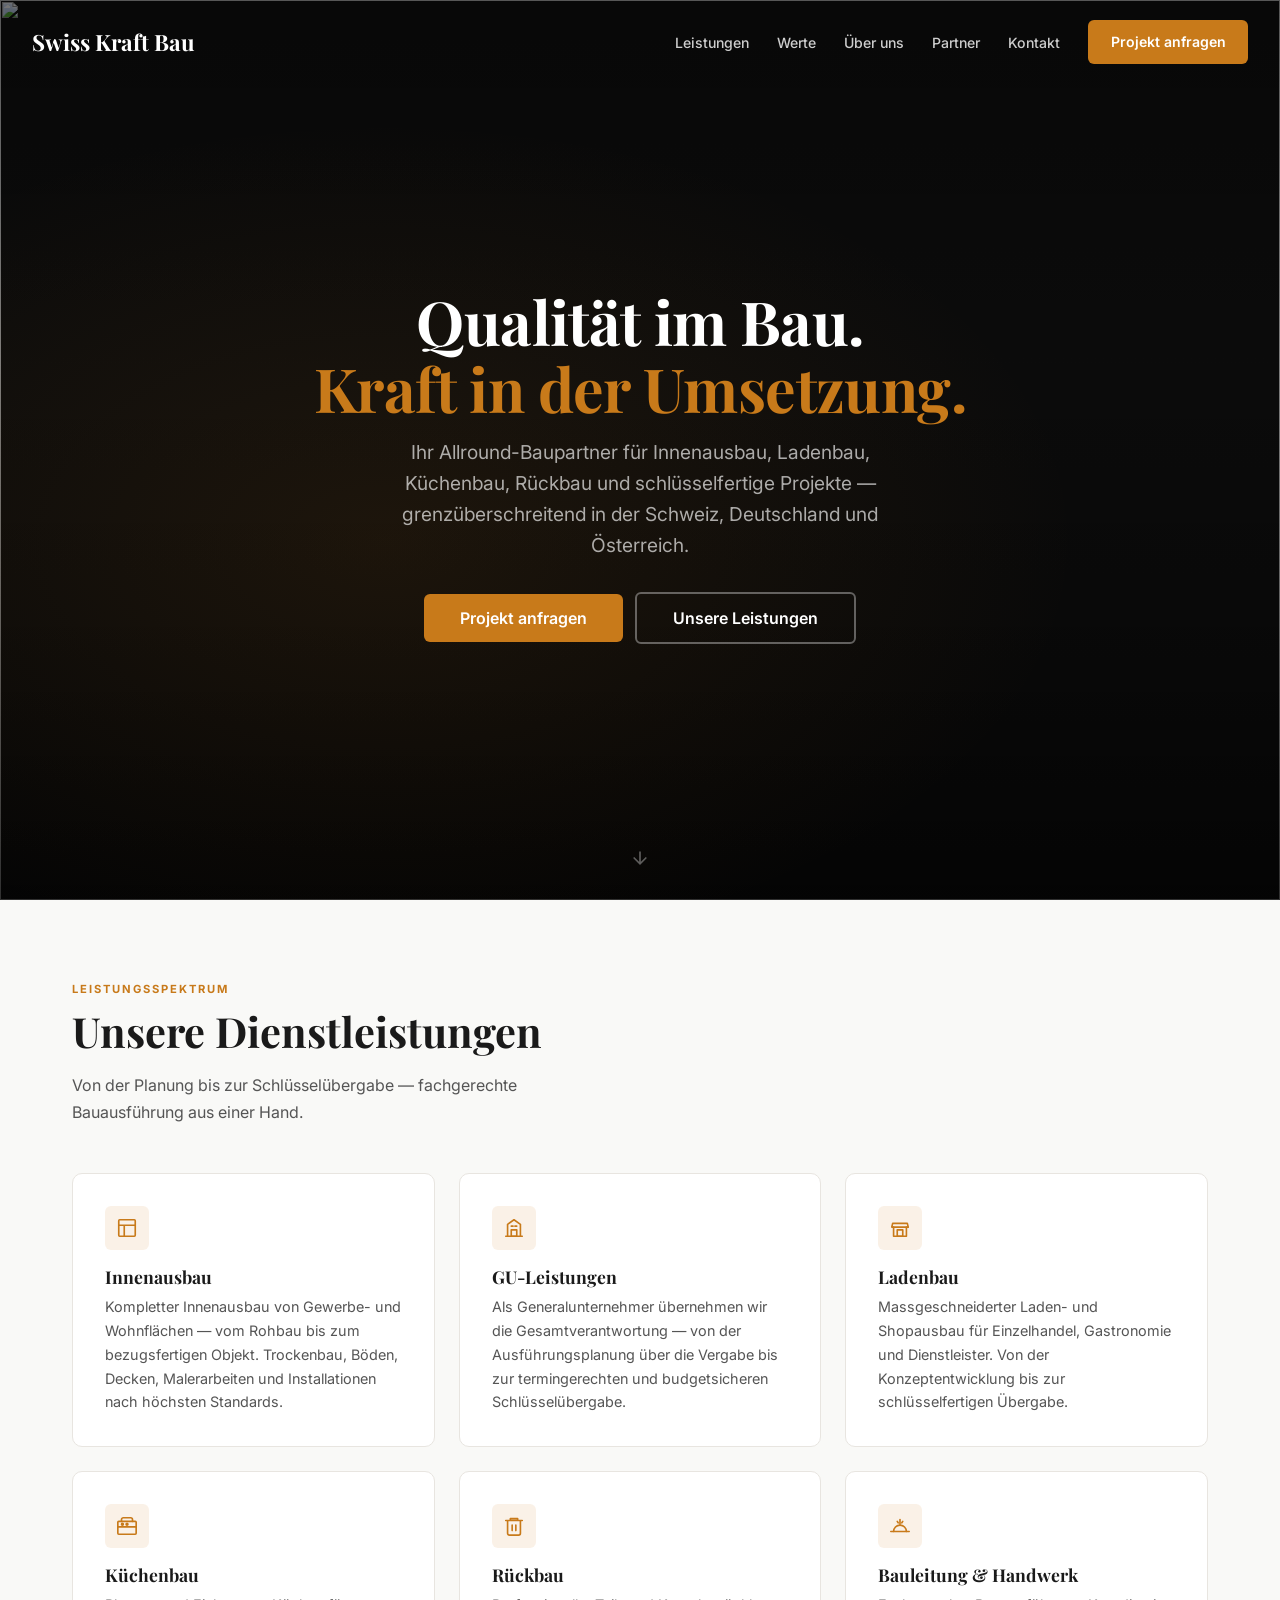
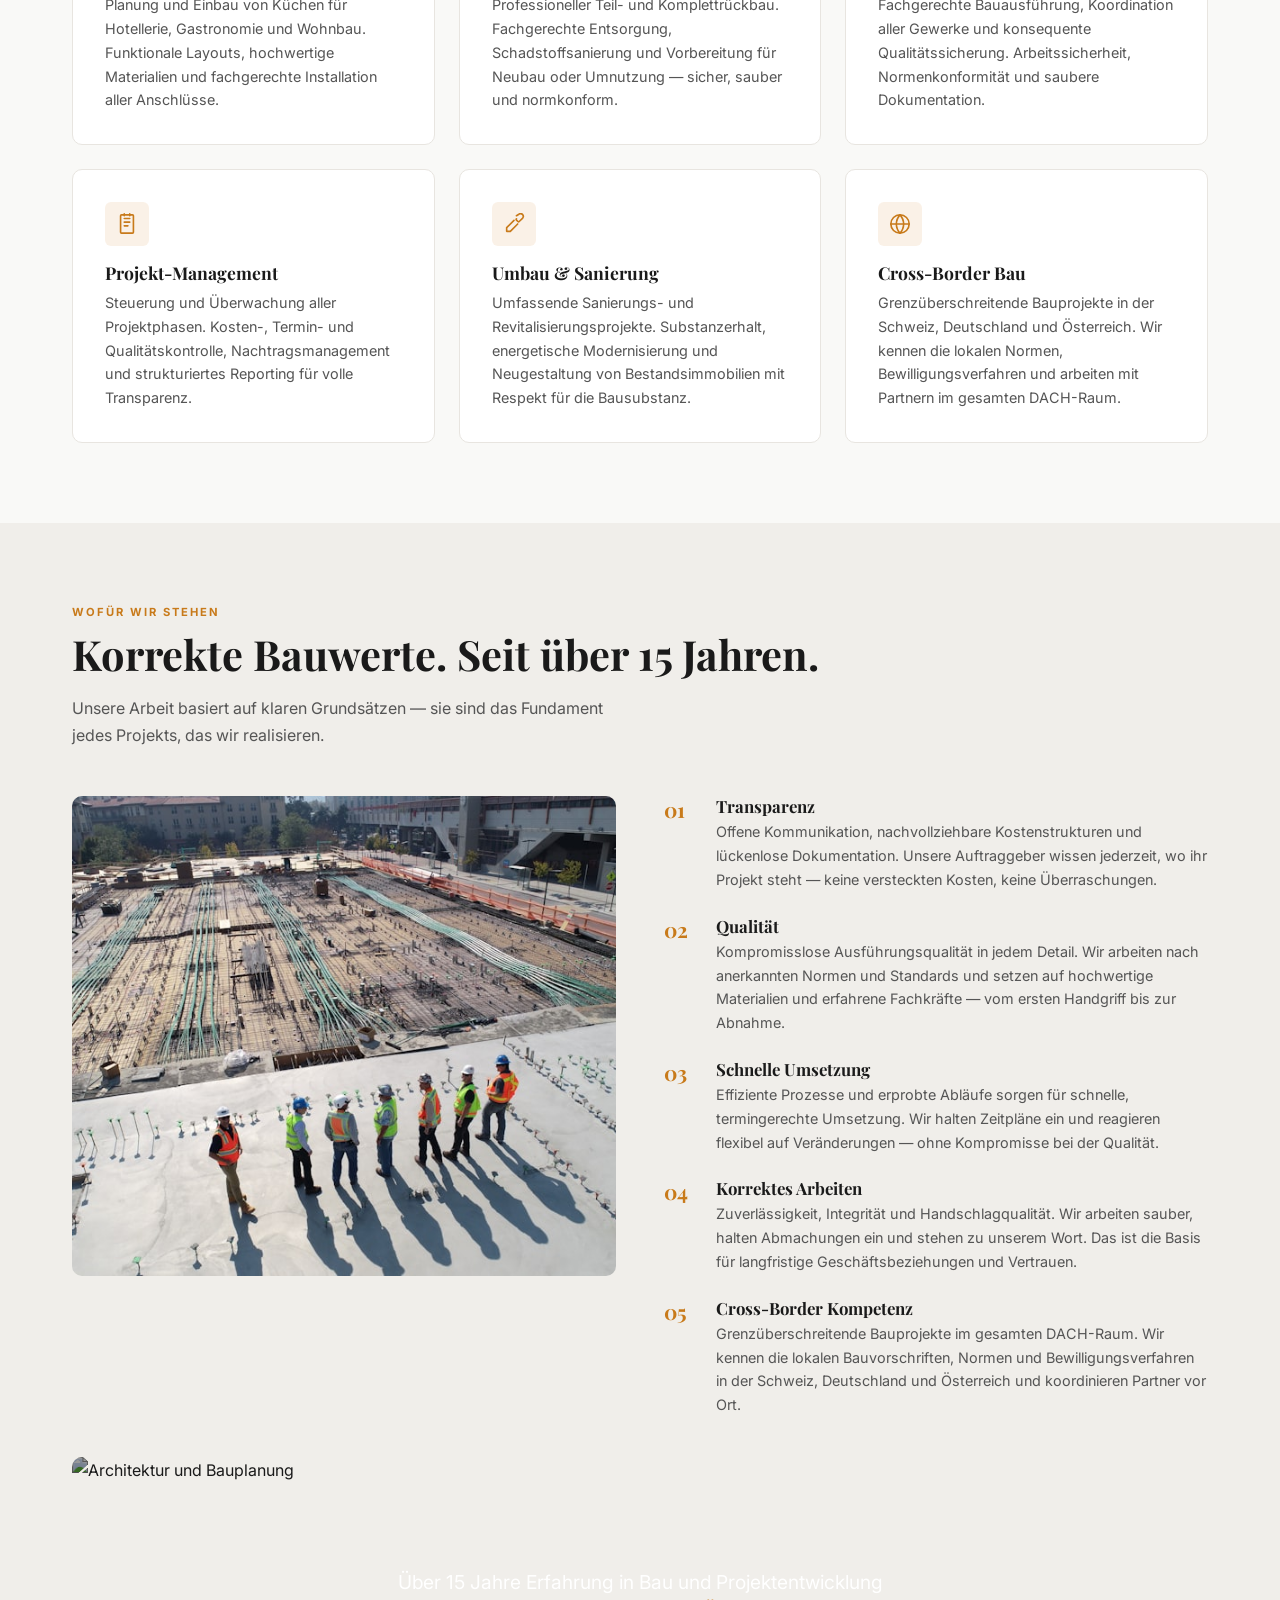
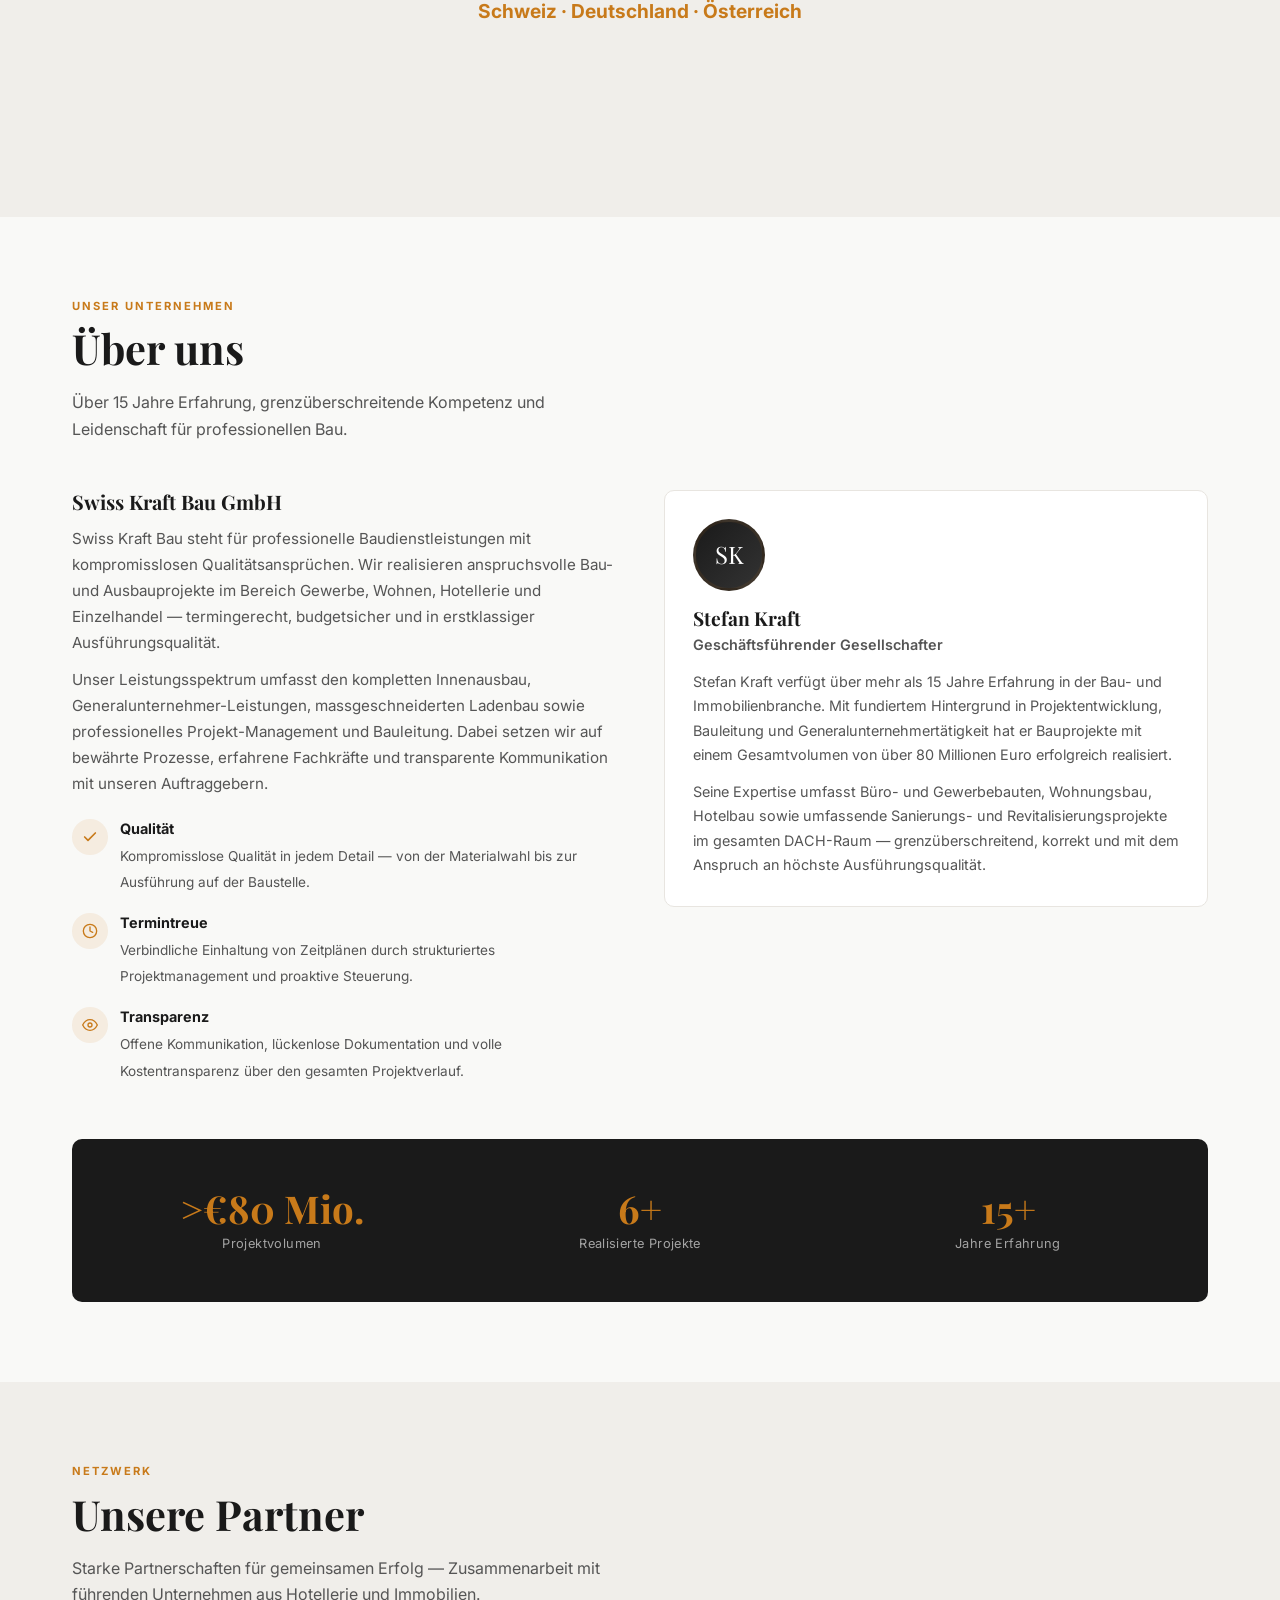
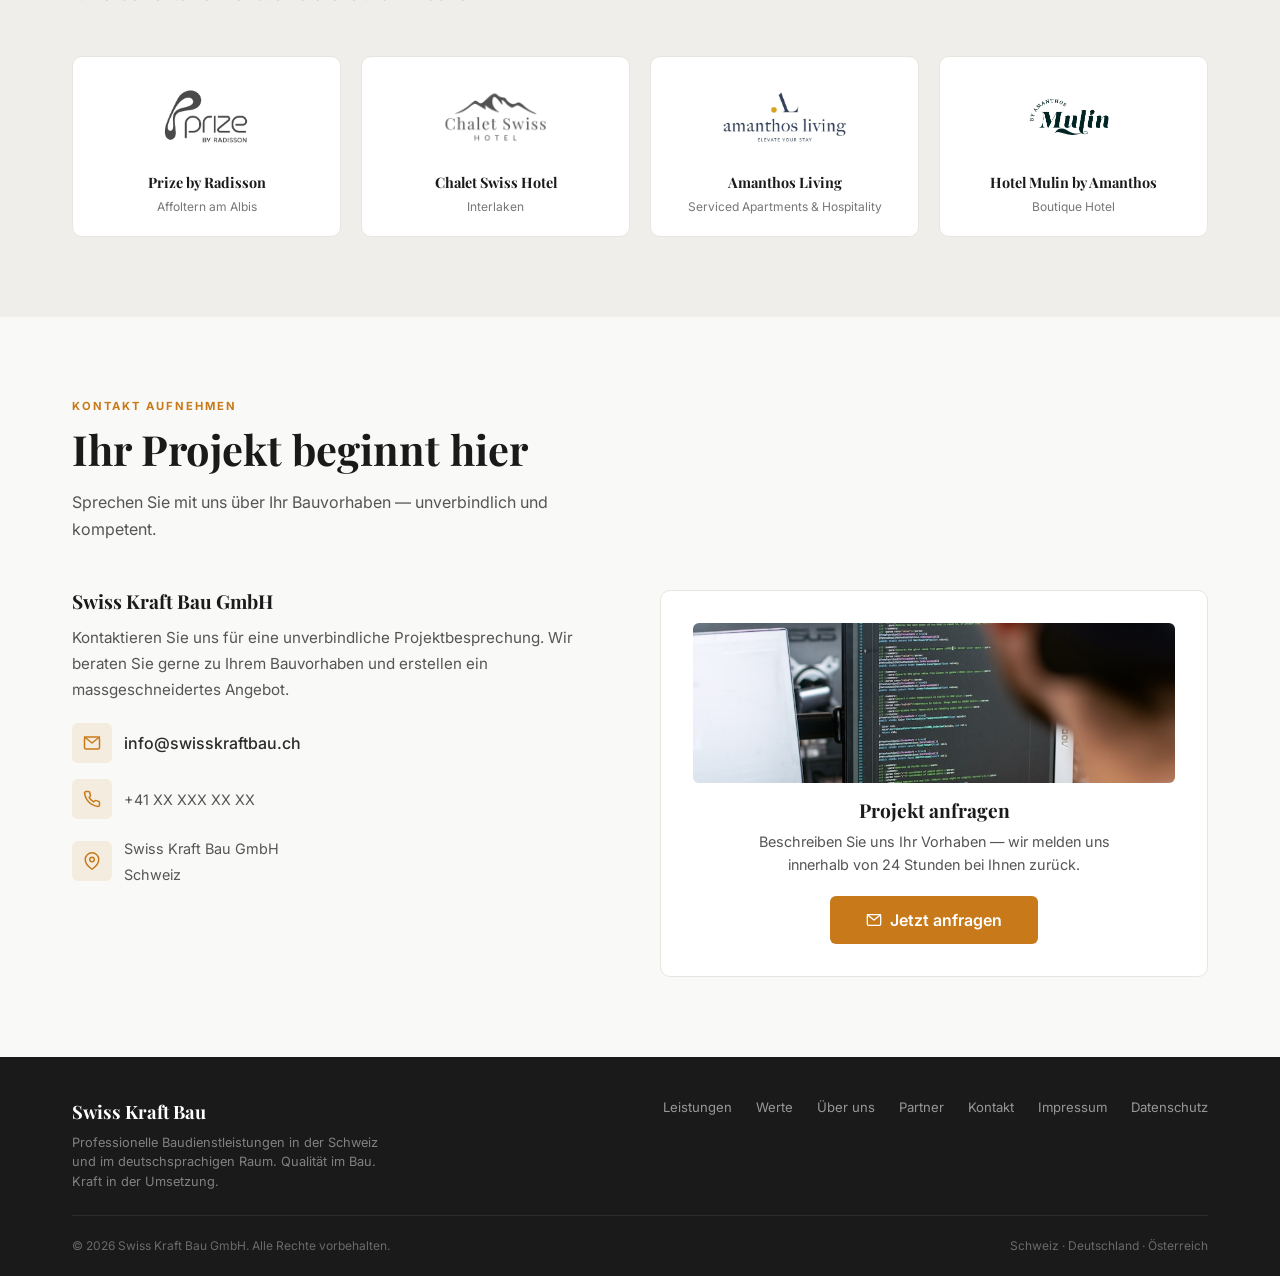
==== commit 2d445690: "Hero-Bild, echte Partner-Logos, Werte statt Referenzen, erweiterte Leistungen - Hero: Baustellenbild" ====
--- a/index.html
+++ b/index.html
@@ -71,8 +71,12 @@
       "Innenausbau",
       "Generalunternehmer",
       "Ladenbau",
+      "Küchenbau",
+      "Rückbau",
+      "Umbau & Sanierung",
       "Projekt-Management",
-      "Bauleitung"
+      "Bauleitung",
+      "Cross-Border Bau"
     ],
     "hasOfferCatalog": {
       "@type": "OfferCatalog",
@@ -106,17 +110,10 @@
 
   <!-- ====== Navigation ====== -->
   <nav class="nav" id="nav" role="navigation" aria-label="Hauptnavigation">
-    <a href="#" class="nav-logo" aria-label="Swiss Kraft Bau — Startseite">
-      <svg width="28" height="28" viewBox="0 0 32 32" fill="none" aria-hidden="true">
-        <rect width="32" height="32" rx="4" class="logo-dark" fill="#FFFFFF"/>
-        <path d="M8 24V12l8-5 8 5v12" stroke="#C87A1A" stroke-width="2.5" fill="none" stroke-linecap="round" stroke-linejoin="round" class="logo-accent"/>
-        <path d="M13 24v-6h6v6" stroke="#C87A1A" stroke-width="2" fill="none"/>
-      </svg>
-      Swiss Kraft Bau
-    </a>
+    <a href="#" class="nav-logo" aria-label="Swiss Kraft Bau — Startseite">Swiss Kraft Bau</a>
     <ul class="nav-links" id="navLinks" role="list">
       <li><a href="#dienstleistungen">Leistungen</a></li>
-      <li><a href="#referenzen">Referenzen</a></li>
+      <li><a href="#werte">Werte</a></li>
       <li><a href="#ueber-uns">Über uns</a></li>
       <li><a href="#partner">Partner</a></li>
       <li><a href="#kontakt">Kontakt</a></li>
@@ -134,20 +131,12 @@
 
     <!-- ====== Hero ====== -->
     <section class="hero" id="hero" aria-label="Einführung">
+      <div class="hero-bg" aria-hidden="true">
+        <img src="images/hero-bg.jpg" alt="" width="1920" height="1280" fetchpriority="high" decoding="async">
+      </div>
       <div class="hero-content" data-animate>
-        <p class="hero-label">
-          <svg width="14" height="14" viewBox="0 0 24 24" fill="none" stroke="currentColor" stroke-width="2" stroke-linecap="round" stroke-linejoin="round" aria-hidden="true"><path d="M3 21h18M5 21V7l7-4 7 4v14"/><path d="M9 21v-6h6v6"/></svg>
-          Swiss Kraft Bau GmbH
-        </p>
         <h1>Qualität im Bau.<br><span class="accent">Kraft in der Umsetzung.</span></h1>
-        <p class="hero-sub">Ihr Generalunternehmer für anspruchsvollen Innenausbau, Ladenbau und schlüsselfertige Bauprojekte in der Schweiz und im deutschsprachigen Raum.</p>
-        <div class="hero-services" role="list" aria-label="Unsere Kernleistungen">
-          <span class="hero-tag" role="listitem">Innenausbau</span>
-          <span class="hero-tag" role="listitem">GU-Leistungen</span>
-          <span class="hero-tag" role="listitem">Ladenbau</span>
-          <span class="hero-tag" role="listitem">Projekt-Management</span>
-          <span class="hero-tag" role="listitem">Bauleitung</span>
-        </div>
+        <p class="hero-sub">Ihr Allround-Baupartner für Innenausbau, Ladenbau, Küchenbau, Rückbau und schlüsselfertige Projekte — grenzüberschreitend in der Schweiz, Deutschland und Österreich.</p>
         <div class="hero-cta">
           <a href="#kontakt" class="btn btn-accent btn-lg">Projekt anfragen</a>
           <a href="#dienstleistungen" class="btn btn-outline-light btn-lg">Unsere Leistungen</a>
@@ -174,7 +163,7 @@
               <svg viewBox="0 0 24 24" fill="none" stroke="currentColor" stroke-width="1.8" stroke-linecap="round" stroke-linejoin="round"><rect x="3" y="3" width="18" height="18" rx="1"/><path d="M3 9h18M9 9v12"/></svg>
             </div>
             <h3>Innenausbau</h3>
-            <p>Kompletter Innenausbau von Gewerbe- und Wohnflächen — vom Rohbau bis zum bezugsfertigen Objekt. Trockenbau, Boden, Decken, Malerarbeiten und Installationen nach höchsten Qualitätsstandards.</p>
+            <p>Kompletter Innenausbau von Gewerbe- und Wohnflächen — vom Rohbau bis zum bezugsfertigen Objekt. Trockenbau, Böden, Decken, Malerarbeiten und Installationen nach höchsten Standards.</p>
           </article>
 
           <!-- GU Leistungen -->
@@ -183,7 +172,7 @@
               <svg viewBox="0 0 24 24" fill="none" stroke="currentColor" stroke-width="1.8" stroke-linecap="round" stroke-linejoin="round"><path d="M3 21h18M5 21V8l7-5 7 5v13"/><rect x="9" y="14" width="6" height="7"/><path d="M9 10h2M13 10h2"/></svg>
             </div>
             <h3>GU-Leistungen</h3>
-            <p>Als Generalunternehmer übernehmen wir die Gesamtverantwortung für Ihr Bauprojekt. Von der Ausführungsplanung über die Vergabe bis zur termingerechten und budgetsicheren Schlüsselübergabe.</p>
+            <p>Als Generalunternehmer übernehmen wir die Gesamtverantwortung — von der Ausführungsplanung über die Vergabe bis zur termingerechten und budgetsicheren Schlüsselübergabe.</p>
           </article>
 
           <!-- Ladenbau -->
@@ -192,159 +181,127 @@
               <svg viewBox="0 0 24 24" fill="none" stroke="currentColor" stroke-width="1.8" stroke-linecap="round" stroke-linejoin="round"><path d="M4 7h16l1 4H3l1-4z"/><path d="M5 11v10h14V11"/><rect x="9" y="14" width="6" height="7"/></svg>
             </div>
             <h3>Ladenbau</h3>
-            <p>Massgeschneiderter Laden- und Shopausbau für den Einzelhandel, Gastronomie und Dienstleister. Konzeptentwicklung, Materialauswahl und fachgerechte Umsetzung, die Ihre Marke optimal in Szene setzt.</p>
+            <p>Massgeschneiderter Laden- und Shopausbau für Einzelhandel, Gastronomie und Dienstleister. Von der Konzeptentwicklung bis zur schlüsselfertigen Übergabe.</p>
+          </article>
+
+          <!-- Küchenbau -->
+          <article class="service-card" data-animate data-animate-delay="4">
+            <div class="service-icon" aria-hidden="true">
+              <svg viewBox="0 0 24 24" fill="none" stroke="currentColor" stroke-width="1.8" stroke-linecap="round" stroke-linejoin="round"><rect x="2" y="7" width="20" height="14" rx="1"/><path d="M6 7V5a2 2 0 012-2h8a2 2 0 012 2v2"/><path d="M2 13h20"/><circle cx="7" cy="10" r="1"/><circle cx="12" cy="10" r="1"/></svg>
+            </div>
+            <h3>Küchenbau</h3>
+            <p>Planung und Einbau von Küchen für Hotellerie, Gastronomie und Wohnbau. Funktionale Layouts, hochwertige Materialien und fachgerechte Installation aller Anschlüsse.</p>
+          </article>
+
+          <!-- Rückbau -->
+          <article class="service-card" data-animate data-animate-delay="5">
+            <div class="service-icon" aria-hidden="true">
+              <svg viewBox="0 0 24 24" fill="none" stroke="currentColor" stroke-width="1.8" stroke-linecap="round" stroke-linejoin="round"><path d="M3 6h18M8 6V4h8v2M19 6v14a2 2 0 01-2 2H7a2 2 0 01-2-2V6"/><path d="M10 11v6M14 11v6"/></svg>
+            </div>
+            <h3>Rückbau</h3>
+            <p>Professioneller Teil- und Komplettrückbau. Fachgerechte Entsorgung, Schadstoffsanierung und Vorbereitung für Neubau oder Umnutzung — sicher, sauber und normkonform.</p>
+          </article>
+
+          <!-- Bauleitung -->
+          <article class="service-card" data-animate data-animate-delay="1">
+            <div class="service-icon" aria-hidden="true">
+              <svg viewBox="0 0 24 24" fill="none" stroke="currentColor" stroke-width="1.8" stroke-linecap="round" stroke-linejoin="round"><path d="M2 18h20"/><path d="M5 18a7 7 0 0114 0"/><path d="M12 5v5M9 7l1 1.5M15 7l-1 1.5"/></svg>
+            </div>
+            <h3>Bauleitung &amp; Handwerk</h3>
+            <p>Fachgerechte Bauausführung, Koordination aller Gewerke und konsequente Qualitätssicherung. Arbeitssicherheit, Normenkonformität und saubere Dokumentation.</p>
           </article>
 
           <!-- Projekt-Management -->
+          <article class="service-card" data-animate data-animate-delay="2">
+            <div class="service-icon" aria-hidden="true">
+              <svg viewBox="0 0 24 24" fill="none" stroke="currentColor" stroke-width="1.8" stroke-linecap="round" stroke-linejoin="round"><rect x="5" y="2" width="14" height="20" rx="1"/><path d="M9 6h6M9 10h6M9 14h4"/><path d="M9 1v2M15 1v2"/></svg>
+            </div>
+            <h3>Projekt-Management</h3>
+            <p>Steuerung und Überwachung aller Projektphasen. Kosten-, Termin- und Qualitätskontrolle, Nachtragsmanagement und strukturiertes Reporting für volle Transparenz.</p>
+          </article>
+
+          <!-- Umbau & Sanierung -->
+          <article class="service-card" data-animate data-animate-delay="3">
+            <div class="service-icon" aria-hidden="true">
+              <svg viewBox="0 0 24 24" fill="none" stroke="currentColor" stroke-width="1.8" stroke-linecap="round" stroke-linejoin="round"><path d="M14.7 6.3a1 1 0 000 1.4l1.6 1.6a1 1 0 001.4 0l3.8-3.8a3 3 0 00-4.2-4.2L14.7 3"/><path d="M12 8L4 16v4h4l8-8"/></svg>
+            </div>
+            <h3>Umbau &amp; Sanierung</h3>
+            <p>Umfassende Sanierungs- und Revitalisierungsprojekte. Substanzerhalt, energetische Modernisierung und Neugestaltung von Bestandsimmobilien mit Respekt für die Bausubstanz.</p>
+          </article>
+
+          <!-- Cross-Border -->
           <article class="service-card" data-animate data-animate-delay="4">
             <div class="service-icon" aria-hidden="true">
-              <svg viewBox="0 0 24 24" fill="none" stroke="currentColor" stroke-width="1.8" stroke-linecap="round" stroke-linejoin="round"><rect x="5" y="2" width="14" height="20" rx="1"/><path d="M9 6h6M9 10h6M9 14h4"/><path d="M9 1v2M15 1v2"/></svg>
-            </div>
-            <h3>Projekt-Management</h3>
-            <p>Professionelle Steuerung und Überwachung aller Projektphasen. Kosten-, Termin- und Qualitätskontrolle, Nachtragsmanagement und strukturiertes Reporting für volle Transparenz.</p>
-          </article>
-
-          <!-- Bauleitung & Handwerk -->
-          <article class="service-card" data-animate data-animate-delay="5">
-            <div class="service-icon" aria-hidden="true">
-              <svg viewBox="0 0 24 24" fill="none" stroke="currentColor" stroke-width="1.8" stroke-linecap="round" stroke-linejoin="round"><path d="M2 18h20"/><path d="M5 18a7 7 0 0114 0"/><path d="M12 5v5M9 7l1 1.5M15 7l-1 1.5"/></svg>
-            </div>
-            <h3>Bauleitung &amp; Handwerk</h3>
-            <p>Fachgerechte Bauausführung, Koordination aller Gewerke und konsequente Qualitätssicherung auf der Baustelle. Arbeitssicherheit, Normenkonformität und saubere Dokumentation.</p>
+              <svg viewBox="0 0 24 24" fill="none" stroke="currentColor" stroke-width="1.8" stroke-linecap="round" stroke-linejoin="round"><circle cx="12" cy="12" r="10"/><path d="M2 12h20"/><path d="M12 2a15.3 15.3 0 014 10 15.3 15.3 0 01-4 10 15.3 15.3 0 01-4-10 15.3 15.3 0 014-10z"/></svg>
+            </div>
+            <h3>Cross-Border Bau</h3>
+            <p>Grenzüberschreitende Bauprojekte in der Schweiz, Deutschland und Österreich. Wir kennen die lokalen Normen, Bewilligungsverfahren und arbeiten mit Partnern im gesamten DACH-Raum.</p>
           </article>
         </div>
       </div>
     </section>
 
-    <!-- ====== Referenzen ====== -->
-    <section class="section section-alt" id="referenzen" aria-label="Unsere Referenzprojekte">
+    <!-- ====== Unsere Werte ====== -->
+    <section class="section section-alt" id="werte" aria-label="Unsere Werte">
       <div class="container">
         <header class="section-header" data-animate>
-          <p class="section-label">Projektportfolio</p>
-          <h2 class="section-title">Referenzen</h2>
-          <p class="section-subtitle">Ausgewählte Projekte, die für unsere Kompetenz und Leistungsfähigkeit stehen.</p>
+          <p class="section-label">Wofür wir stehen</p>
+          <h2 class="section-title">Korrekte Bauwerte. Seit über 15 Jahren.</h2>
+          <p class="section-subtitle">Unsere Arbeit basiert auf klaren Grundsätzen — sie sind das Fundament jedes Projekts, das wir realisieren.</p>
         </header>
 
-        <div class="references-grid">
-          <!-- 1. Gate Neun -->
-          <article class="reference-card" data-animate data-animate-delay="1">
-            <div class="reference-img">
-              <span class="reference-badge">Büro &amp; Gewerbe</span>
-              <svg viewBox="0 0 24 24" fill="none" stroke="currentColor" stroke-width="1.2" stroke-linecap="round" aria-hidden="true"><path d="M3 21h18M5 21V5a1 1 0 011-1h4a1 1 0 011 1v16M13 21V9a1 1 0 011-1h4a1 1 0 011 1v12"/><path d="M7 8h2M7 12h2M7 16h2M15 12h2M15 16h2"/></svg>
-            </div>
-            <div class="reference-content">
-              <h3>Gate Neun</h3>
-              <p class="reference-location">
-                <svg width="12" height="12" viewBox="0 0 24 24" fill="none" stroke="currentColor" stroke-width="2" aria-hidden="true"><path d="M21 10c0 7-9 13-9 13s-9-6-9-13a9 9 0 0118 0z"/><circle cx="12" cy="10" r="3"/></svg>
-                Köln-Bonn
-              </p>
-              <div class="reference-details">
-                <span class="reference-tag">~18.500 m²</span>
-                <span class="reference-tag">Neubau</span>
-              </div>
-              <p class="reference-volume">~€11 Mio.</p>
-            </div>
-          </article>
-
-          <!-- 2. BusinessPark Echterdingen -->
-          <article class="reference-card" data-animate data-animate-delay="2">
-            <div class="reference-img">
-              <span class="reference-badge">Büro &amp; Gewerbe</span>
-              <svg viewBox="0 0 24 24" fill="none" stroke="currentColor" stroke-width="1.2" stroke-linecap="round" aria-hidden="true"><rect x="4" y="4" width="16" height="17" rx="1"/><path d="M4 9h16M4 14h16M9 4v17M14 4v17"/></svg>
-            </div>
-            <div class="reference-content">
-              <h3>BusinessPark Echterdingen</h3>
-              <p class="reference-location">
-                <svg width="12" height="12" viewBox="0 0 24 24" fill="none" stroke="currentColor" stroke-width="2" aria-hidden="true"><path d="M21 10c0 7-9 13-9 13s-9-6-9-13a9 9 0 0118 0z"/><circle cx="12" cy="10" r="3"/></svg>
-                Echterdingen
-              </p>
-              <div class="reference-details">
-                <span class="reference-tag">~15.550 m²</span>
-                <span class="reference-tag">Neubau</span>
-              </div>
-              <p class="reference-volume">~€11 Mio.</p>
-            </div>
-          </article>
-
-          <!-- 3. Tübinger Carré -->
-          <article class="reference-card" data-animate data-animate-delay="3">
-            <div class="reference-img">
-              <span class="reference-badge">Wohnen &amp; Gewerbe</span>
-              <svg viewBox="0 0 24 24" fill="none" stroke="currentColor" stroke-width="1.2" stroke-linecap="round" aria-hidden="true"><path d="M3 21h18M5 21V7l7-4 7 4v14"/><rect x="9" y="13" width="6" height="8"/><path d="M9 9h2M13 9h2"/></svg>
-            </div>
-            <div class="reference-content">
-              <h3>Tübinger Carré</h3>
-              <p class="reference-location">
-                <svg width="12" height="12" viewBox="0 0 24 24" fill="none" stroke="currentColor" stroke-width="2" aria-hidden="true"><path d="M21 10c0 7-9 13-9 13s-9-6-9-13a9 9 0 0118 0z"/><circle cx="12" cy="10" r="3"/></svg>
-                Stuttgart
-              </p>
-              <div class="reference-details">
-                <span class="reference-tag">~17.330 m²</span>
-                <span class="reference-tag">Neubau</span>
-              </div>
-              <p class="reference-volume">~€17 Mio.</p>
-            </div>
-          </article>
-
-          <!-- 4. Hotel Frankfurt -->
-          <article class="reference-card" data-animate data-animate-delay="1">
-            <div class="reference-img">
-              <span class="reference-badge">Hotelbau</span>
-              <svg viewBox="0 0 24 24" fill="none" stroke="currentColor" stroke-width="1.2" stroke-linecap="round" aria-hidden="true"><path d="M3 21h18M6 21V5a1 1 0 011-1h10a1 1 0 011 1v16"/><path d="M10 21v-4h4v4"/><path d="M9 8h2M13 8h2M9 12h2M13 12h2M9 16h2M13 16h2"/></svg>
-            </div>
-            <div class="reference-content">
-              <h3>Hotel Frankfurt</h3>
-              <p class="reference-location">
-                <svg width="12" height="12" viewBox="0 0 24 24" fill="none" stroke="currentColor" stroke-width="2" aria-hidden="true"><path d="M21 10c0 7-9 13-9 13s-9-6-9-13a9 9 0 0118 0z"/><circle cx="12" cy="10" r="3"/></svg>
-                Frankfurt am Main
-              </p>
-              <div class="reference-details">
-                <span class="reference-tag">102 Zimmer</span>
-                <span class="reference-tag">Neubau</span>
-              </div>
-              <p class="reference-volume">~€18,5 Mio.</p>
-            </div>
-          </article>
-
-          <!-- 5. Sanierung Stuttgart -->
-          <article class="reference-card" data-animate data-animate-delay="2">
-            <div class="reference-img">
-              <span class="reference-badge">Wohnen</span>
-              <svg viewBox="0 0 24 24" fill="none" stroke="currentColor" stroke-width="1.2" stroke-linecap="round" aria-hidden="true"><path d="M3 21h18M5 21V7l7-4 7 4v14"/><path d="M9 21v-4h6v4"/><path d="M10 9h4M10 13h4"/></svg>
-            </div>
-            <div class="reference-content">
-              <h3>Sanierung Stuttgart</h3>
-              <p class="reference-location">
-                <svg width="12" height="12" viewBox="0 0 24 24" fill="none" stroke="currentColor" stroke-width="2" aria-hidden="true"><path d="M21 10c0 7-9 13-9 13s-9-6-9-13a9 9 0 0118 0z"/><circle cx="12" cy="10" r="3"/></svg>
-                Stuttgart
-              </p>
-              <div class="reference-details">
-                <span class="reference-tag">57 Wohneinheiten</span>
-                <span class="reference-tag">Sanierung</span>
-              </div>
-              <p class="reference-volume">~€29,6 Mio.</p>
-            </div>
-          </article>
-
-          <!-- 6. Revitalisierung Stuttgart -->
-          <article class="reference-card" data-animate data-animate-delay="3">
-            <div class="reference-img">
-              <span class="reference-badge">Büro</span>
-              <svg viewBox="0 0 24 24" fill="none" stroke="currentColor" stroke-width="1.2" stroke-linecap="round" aria-hidden="true"><path d="M14.7 6.3a1 1 0 000 1.4l1.6 1.6a1 1 0 001.4 0l3.8-3.8a3 3 0 00-4.2-4.2L14.7 3"/><path d="M12 8L4 16v4h4l8-8"/></svg>
-            </div>
-            <div class="reference-content">
-              <h3>Revitalisierung Stuttgart</h3>
-              <p class="reference-location">
-                <svg width="12" height="12" viewBox="0 0 24 24" fill="none" stroke="currentColor" stroke-width="2" aria-hidden="true"><path d="M21 10c0 7-9 13-9 13s-9-6-9-13a9 9 0 0118 0z"/><circle cx="12" cy="10" r="3"/></svg>
-                Stuttgart
-              </p>
-              <div class="reference-details">
-                <span class="reference-tag">~4.700 m²</span>
-                <span class="reference-tag">Revitalisierung</span>
-              </div>
-              <p class="reference-volume">~€960.000</p>
-            </div>
-          </article>
+        <div class="werte-grid">
+          <!-- Bild links -->
+          <div class="werte-image" data-animate>
+            <img src="images/construction-1.jpg" alt="Professionelle Bauausführung auf einer Grossbaustelle" width="800" height="533" loading="lazy" decoding="async">
+          </div>
+
+          <!-- Werte rechts -->
+          <div class="werte-content" data-animate data-animate-delay="2">
+            <div class="wert-item">
+              <div class="wert-number">01</div>
+              <div>
+                <h3>Transparenz</h3>
+                <p>Offene Kommunikation, nachvollziehbare Kostenstrukturen und lückenlose Dokumentation. Unsere Auftraggeber wissen jederzeit, wo ihr Projekt steht — keine versteckten Kosten, keine Überraschungen.</p>
+              </div>
+            </div>
+            <div class="wert-item">
+              <div class="wert-number">02</div>
+              <div>
+                <h3>Qualität</h3>
+                <p>Kompromisslose Ausführungsqualität in jedem Detail. Wir arbeiten nach anerkannten Normen und Standards und setzen auf hochwertige Materialien und erfahrene Fachkräfte — vom ersten Handgriff bis zur Abnahme.</p>
+              </div>
+            </div>
+            <div class="wert-item">
+              <div class="wert-number">03</div>
+              <div>
+                <h3>Schnelle Umsetzung</h3>
+                <p>Effiziente Prozesse und erprobte Abläufe sorgen für schnelle, termingerechte Umsetzung. Wir halten Zeitpläne ein und reagieren flexibel auf Veränderungen — ohne Kompromisse bei der Qualität.</p>
+              </div>
+            </div>
+            <div class="wert-item">
+              <div class="wert-number">04</div>
+              <div>
+                <h3>Korrektes Arbeiten</h3>
+                <p>Zuverlässigkeit, Integrität und Handschlagqualität. Wir arbeiten sauber, halten Abmachungen ein und stehen zu unserem Wort. Das ist die Basis für langfristige Geschäftsbeziehungen und Vertrauen.</p>
+              </div>
+            </div>
+            <div class="wert-item">
+              <div class="wert-number">05</div>
+              <div>
+                <h3>Cross-Border Kompetenz</h3>
+                <p>Grenzüberschreitende Bauprojekte im gesamten DACH-Raum. Wir kennen die lokalen Bauvorschriften, Normen und Bewilligungsverfahren in der Schweiz, Deutschland und Österreich und koordinieren Partner vor Ort.</p>
+              </div>
+            </div>
+          </div>
+        </div>
+
+        <!-- Zweites Bild -->
+        <div class="werte-banner" data-animate>
+          <img src="images/construction-2.jpg" alt="Architektur und Bauplanung" width="800" height="533" loading="lazy" decoding="async">
+          <div class="werte-banner-overlay">
+            <p class="werte-banner-text">Über 15 Jahre Erfahrung in Bau und Projektentwicklung<br><strong>Schweiz &middot; Deutschland &middot; Österreich</strong></p>
+          </div>
         </div>
       </div>
     </section>
@@ -355,7 +312,7 @@
         <header class="section-header" data-animate>
           <p class="section-label">Unser Unternehmen</p>
           <h2 class="section-title">Über uns</h2>
-          <p class="section-subtitle">Erfahrung, Fachkompetenz und Leidenschaft für professionellen Bau.</p>
+          <p class="section-subtitle">Über 15 Jahre Erfahrung, grenzüberschreitende Kompetenz und Leidenschaft für professionellen Bau.</p>
         </header>
 
         <div class="about-grid">
@@ -400,7 +357,7 @@
             <h3>Stefan Kraft</h3>
             <p class="person-role">Geschäftsführender Gesellschafter</p>
             <p>Stefan Kraft verfügt über mehr als 15 Jahre Erfahrung in der Bau- und Immobilienbranche. Mit fundiertem Hintergrund in Projektentwicklung, Bauleitung und Generalunternehmertätigkeit hat er Bauprojekte mit einem Gesamtvolumen von über 80 Millionen Euro erfolgreich realisiert.</p>
-            <p style="margin-top:.75rem">Seine Expertise umfasst Büro- und Gewerbebauten, Wohnungsbau, Hotelbau sowie umfassende Sanierungs- und Revitalisierungsprojekte im gesamten deutschsprachigen Raum — stets mit dem Anspruch an höchste Ausführungsqualität und wirtschaftliche Effizienz.</p>
+            <p style="margin-top:.75rem">Seine Expertise umfasst Büro- und Gewerbebauten, Wohnungsbau, Hotelbau sowie umfassende Sanierungs- und Revitalisierungsprojekte im gesamten DACH-Raum — grenzüberschreitend, korrekt und mit dem Anspruch an höchste Ausführungsqualität.</p>
           </div>
         </div>
 
@@ -433,32 +390,32 @@
 
         <div class="partners-grid">
           <article class="partner-card" data-animate data-animate-delay="1">
-            <div class="partner-icon" aria-hidden="true">
-              <svg viewBox="0 0 24 24" fill="none" stroke="currentColor" stroke-width="1.8" stroke-linecap="round"><path d="M3 21h18M6 21V5a1 1 0 011-1h10a1 1 0 011 1v16"/><path d="M10 21v-4h4v4"/><path d="M9 8h2M13 8h2M9 12h2M13 12h2"/></svg>
-            </div>
-            <h4>Park Inn by Radisson</h4>
+            <div class="partner-logo">
+              <img src="images/parkinn.jpg" alt="Prize by Radisson Logo" width="400" height="225" loading="lazy" decoding="async">
+            </div>
+            <h4>Prize by Radisson</h4>
             <p>Affoltern am Albis</p>
           </article>
 
           <article class="partner-card" data-animate data-animate-delay="2">
-            <div class="partner-icon" aria-hidden="true">
-              <svg viewBox="0 0 24 24" fill="none" stroke="currentColor" stroke-width="1.8" stroke-linecap="round"><path d="M3 21h18M5 21V7l7-4 7 4v14"/><path d="M9 21v-6h6v6"/></svg>
-            </div>
-            <h4>Chalet Swiss</h4>
+            <div class="partner-logo">
+              <img src="images/logo-chalet-swiss.png" alt="Chalet Swiss Hotel Logo" width="400" height="267" loading="lazy" decoding="async">
+            </div>
+            <h4>Chalet Swiss Hotel</h4>
             <p>Interlaken</p>
           </article>
 
           <article class="partner-card" data-animate data-animate-delay="3">
-            <div class="partner-icon" aria-hidden="true">
-              <svg viewBox="0 0 24 24" fill="none" stroke="currentColor" stroke-width="1.8" stroke-linecap="round"><rect x="4" y="4" width="16" height="17" rx="1"/><path d="M4 9h16M9 4v17"/></svg>
-            </div>
-            <h4>Amanthos AG</h4>
+            <div class="partner-logo">
+              <img src="images/logo-amanthos.png" alt="Amanthos Living Logo" width="400" height="200" loading="lazy" decoding="async">
+            </div>
+            <h4>Amanthos Living</h4>
             <p>Serviced Apartments &amp; Hospitality</p>
           </article>
 
           <article class="partner-card" data-animate data-animate-delay="4">
-            <div class="partner-icon" aria-hidden="true">
-              <svg viewBox="0 0 24 24" fill="none" stroke="currentColor" stroke-width="1.8" stroke-linecap="round"><path d="M3 21h18M6 21V8l6-5 6 5v13"/><path d="M10 21v-4h4v4"/><circle cx="12" cy="12" r="2"/></svg>
+            <div class="partner-logo">
+              <img src="images/logo-mulin.png" alt="Hotel Mulin by Amanthos Logo" width="400" height="267" loading="lazy" decoding="async">
             </div>
             <h4>Hotel Mulin by Amanthos</h4>
             <p>Boutique Hotel</p>
@@ -508,7 +465,7 @@
           </div>
 
           <div class="contact-cta" data-animate data-animate-delay="2">
-            <svg width="40" height="40" viewBox="0 0 24 24" fill="none" stroke="currentColor" stroke-width="1.5" stroke-linecap="round" stroke-linejoin="round" aria-hidden="true" style="color:var(--color-accent);margin-bottom:.75rem"><path d="M3 21h18M5 21V7l7-4 7 4v14"/><path d="M9 21v-6h6v6"/></svg>
+            <img src="images/construction-3.jpg" alt="Baustelle" width="800" height="533" loading="lazy" decoding="async" style="width:100%;height:160px;object-fit:cover;border-radius:var(--radius-sm);margin-bottom:1rem">
             <h3>Projekt anfragen</h3>
             <p>Beschreiben Sie uns Ihr Vorhaben — wir melden uns innerhalb von 24 Stunden bei Ihnen zurück.</p>
             <a href="mailto:info@swisskraftbau.ch?subject=Projektanfrage%20%E2%80%93%20Swiss%20Kraft%20Bau" class="btn btn-accent btn-lg">
@@ -527,19 +484,12 @@
     <div class="container">
       <div class="footer-main">
         <div>
-          <div class="footer-brand">
-            <svg width="22" height="22" viewBox="0 0 32 32" fill="none" aria-hidden="true">
-              <rect width="32" height="32" rx="4" fill="rgba(255,255,255,.1)"/>
-              <path d="M8 24V12l8-5 8 5v12" stroke="#C87A1A" stroke-width="2.5" fill="none" stroke-linecap="round" stroke-linejoin="round"/>
-              <path d="M13 24v-6h6v6" stroke="#C87A1A" stroke-width="2" fill="none"/>
-            </svg>
-            Swiss Kraft Bau
-          </div>
+          <div class="footer-brand">Swiss Kraft Bau</div>
           <p class="footer-desc">Professionelle Baudienstleistungen in der Schweiz und im deutschsprachigen Raum. Qualität im Bau. Kraft in der Umsetzung.</p>
         </div>
         <nav class="footer-nav" aria-label="Footer Navigation">
           <a href="#dienstleistungen">Leistungen</a>
-          <a href="#referenzen">Referenzen</a>
+          <a href="#werte">Werte</a>
           <a href="#ueber-uns">Über uns</a>
           <a href="#partner">Partner</a>
           <a href="#kontakt">Kontakt</a>
--- a/css/style.css
+++ b/css/style.css
@@ -82,9 +82,11 @@
 .hamburger.active span:nth-child(3){transform:translateY(-7px) rotate(-45deg)}
 
 /* === Hero (mobile-first) === */
-.hero{position:relative;min-height:100svh;display:flex;align-items:center;justify-content:center;text-align:center;padding:5rem 1.25rem 3rem;overflow:hidden;background:linear-gradient(160deg,#111 0%,#1A1A1A 35%,#222 65%,#151515 100%)}
-.hero::before{content:'';position:absolute;inset:0;background:linear-gradient(rgba(255,255,255,.025) 1px,transparent 1px),linear-gradient(90deg,rgba(255,255,255,.025) 1px,transparent 1px),linear-gradient(rgba(255,255,255,.05) 1px,transparent 1px),linear-gradient(90deg,rgba(255,255,255,.05) 1px,transparent 1px);background-size:20px 20px,20px 20px,100px 100px,100px 100px;z-index:1;opacity:.6}
-.hero::after{content:'';position:absolute;inset:0;background:radial-gradient(ellipse at 30% 60%,rgba(200,122,26,.14) 0%,transparent 55%),radial-gradient(ellipse at 75% 25%,rgba(200,122,26,.07) 0%,transparent 45%);z-index:2}
+.hero{position:relative;min-height:100svh;display:flex;align-items:center;justify-content:center;text-align:center;padding:5rem 1.25rem 3rem;overflow:hidden;background:#111}
+.hero-bg{position:absolute;inset:0;z-index:0}
+.hero-bg img{width:100%;height:100%;object-fit:cover;object-position:center 40%}
+.hero::before{content:'';position:absolute;inset:0;background:linear-gradient(180deg,rgba(0,0,0,.55) 0%,rgba(0,0,0,.35) 40%,rgba(0,0,0,.5) 70%,rgba(0,0,0,.75) 100%);z-index:1}
+.hero::after{content:'';position:absolute;inset:0;background:radial-gradient(ellipse at 30% 60%,rgba(200,122,26,.1) 0%,transparent 55%);z-index:2}
 .hero-content{position:relative;z-index:3;max-width:780px}
 .hero-label{display:inline-flex;align-items:center;gap:.5rem;font-size:.75rem;font-weight:700;letter-spacing:.18em;text-transform:uppercase;color:var(--color-accent);margin-bottom:1.25rem;padding:.4rem 1rem;border:1px solid rgba(200,122,26,.3);border-radius:var(--radius-sm)}
 .hero h1{font-size:clamp(2rem,6vw,3.8rem);color:#fff;margin-bottom:1rem;line-height:1.1;letter-spacing:-.01em}
@@ -154,12 +156,27 @@
 .stat-number{font-family:var(--font-heading);font-size:clamp(1.6rem,4vw,2.4rem);font-weight:700;color:var(--color-accent);line-height:1.1}
 .stat-label{font-size:.8rem;color:rgba(255,255,255,.6);margin-top:.25rem;letter-spacing:.03em}
 
+/* === Werte === */
+.werte-grid{display:grid;grid-template-columns:1fr;gap:2rem}
+.werte-image{border-radius:var(--radius);overflow:hidden}
+.werte-image img{width:100%;height:250px;object-fit:cover}
+.werte-content{display:flex;flex-direction:column;gap:1.5rem}
+.wert-item{display:flex;gap:1rem;align-items:flex-start}
+.wert-number{font-family:var(--font-heading);font-size:1.3rem;font-weight:700;color:var(--color-accent);min-width:36px;line-height:1.3}
+.wert-item h3{font-size:1.05rem;margin-bottom:.25rem}
+.wert-item p{font-size:.9rem;color:var(--color-text-muted);line-height:1.65}
+.werte-banner{position:relative;border-radius:var(--radius);overflow:hidden;margin-top:2.5rem}
+.werte-banner img{width:100%;height:200px;object-fit:cover;filter:brightness(.6)}
+.werte-banner-overlay{position:absolute;inset:0;display:flex;align-items:center;justify-content:center;text-align:center;padding:1.5rem}
+.werte-banner-text{color:#fff;font-size:clamp(.95rem,2vw,1.2rem);line-height:1.5}
+.werte-banner-text strong{color:var(--color-accent)}
+
 /* === Partners === */
 .partners-grid{display:grid;grid-template-columns:1fr 1fr;gap:1rem}
 .partner-card{background:var(--color-surface);border:1px solid var(--color-border-light);border-radius:var(--radius);padding:1.25rem;text-align:center;transition:all var(--duration) var(--ease);display:flex;flex-direction:column;align-items:center;gap:.5rem}
 .partner-card:hover{box-shadow:var(--shadow-md);border-color:var(--color-accent-light)}
-.partner-icon{width:40px;height:40px;background:var(--color-accent-light);border-radius:50%;display:flex;align-items:center;justify-content:center;color:var(--color-accent)}
-.partner-icon svg{width:18px;height:18px}
+.partner-logo{width:100%;height:80px;display:flex;align-items:center;justify-content:center;padding:.5rem;margin-bottom:.5rem}
+.partner-logo img{max-width:100%;max-height:100%;object-fit:contain}
 .partner-card h4{font-size:.9rem;line-height:1.3}
 .partner-card p{font-size:.75rem;color:var(--color-text-light);line-height:1.4}
 
@@ -213,6 +230,9 @@
   .reference-img{height:180px}
   .about-grid{grid-template-columns:1fr 1fr;gap:2.5rem;align-items:start}
   .stats-bar{grid-template-columns:repeat(3,1fr);gap:2rem;padding:2.5rem 2rem}
+  .werte-grid{grid-template-columns:1fr 1fr;gap:2.5rem;align-items:start}
+  .werte-image img{height:100%;min-height:400px}
+  .werte-banner img{height:240px}
   .partners-grid{grid-template-columns:repeat(2,1fr);gap:1.25rem}
   .contact-grid{grid-template-columns:1fr 1fr;gap:2.5rem}
   .footer-main{flex-direction:row;justify-content:space-between;align-items:flex-start}
@@ -239,6 +259,9 @@
   .services-grid{grid-template-columns:repeat(3,1fr);gap:1.5rem}
   .references-grid{grid-template-columns:repeat(3,1fr);gap:1.5rem}
   .about-grid{gap:3rem}
+  .werte-grid{gap:3rem}
+  .werte-image img{min-height:480px}
+  .werte-banner img{height:280px}
   .partners-grid{grid-template-columns:repeat(4,1fr)}
   .service-card{padding:2rem}
   .reference-content{padding:1.5rem}
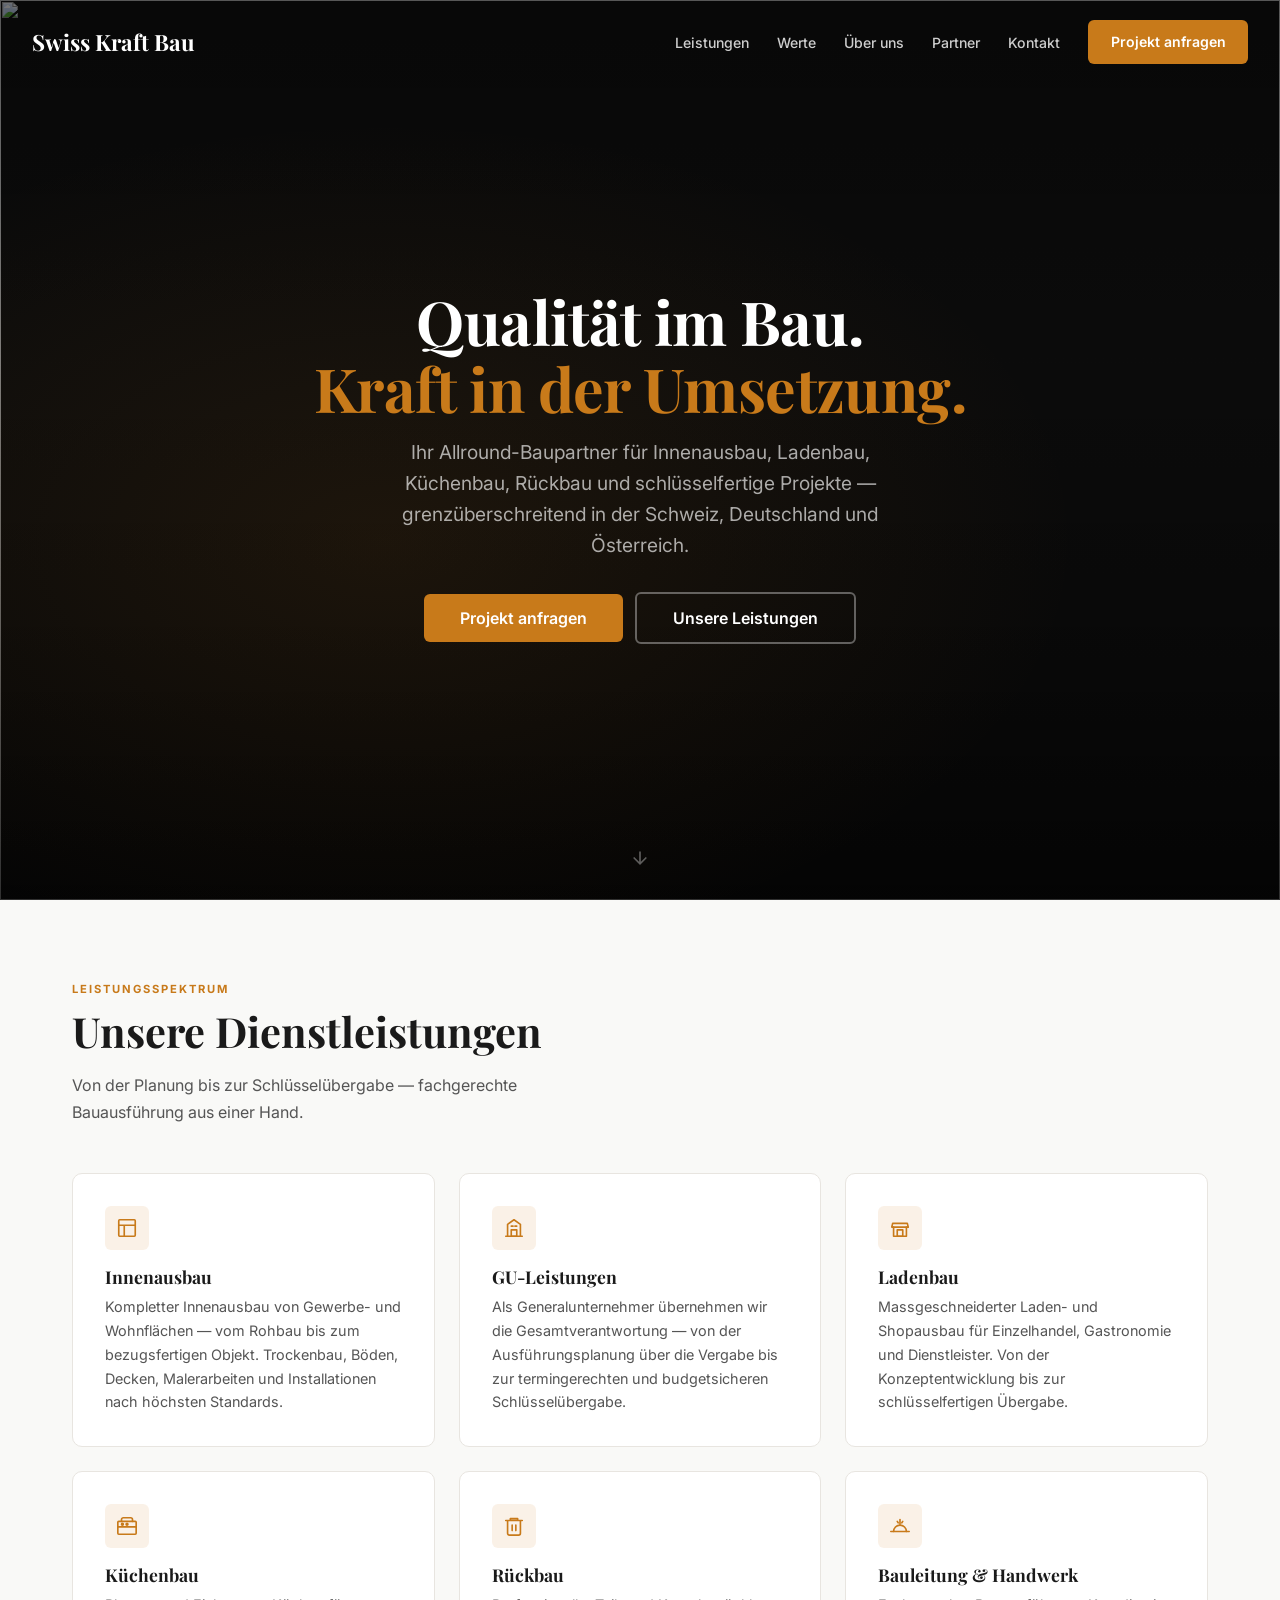
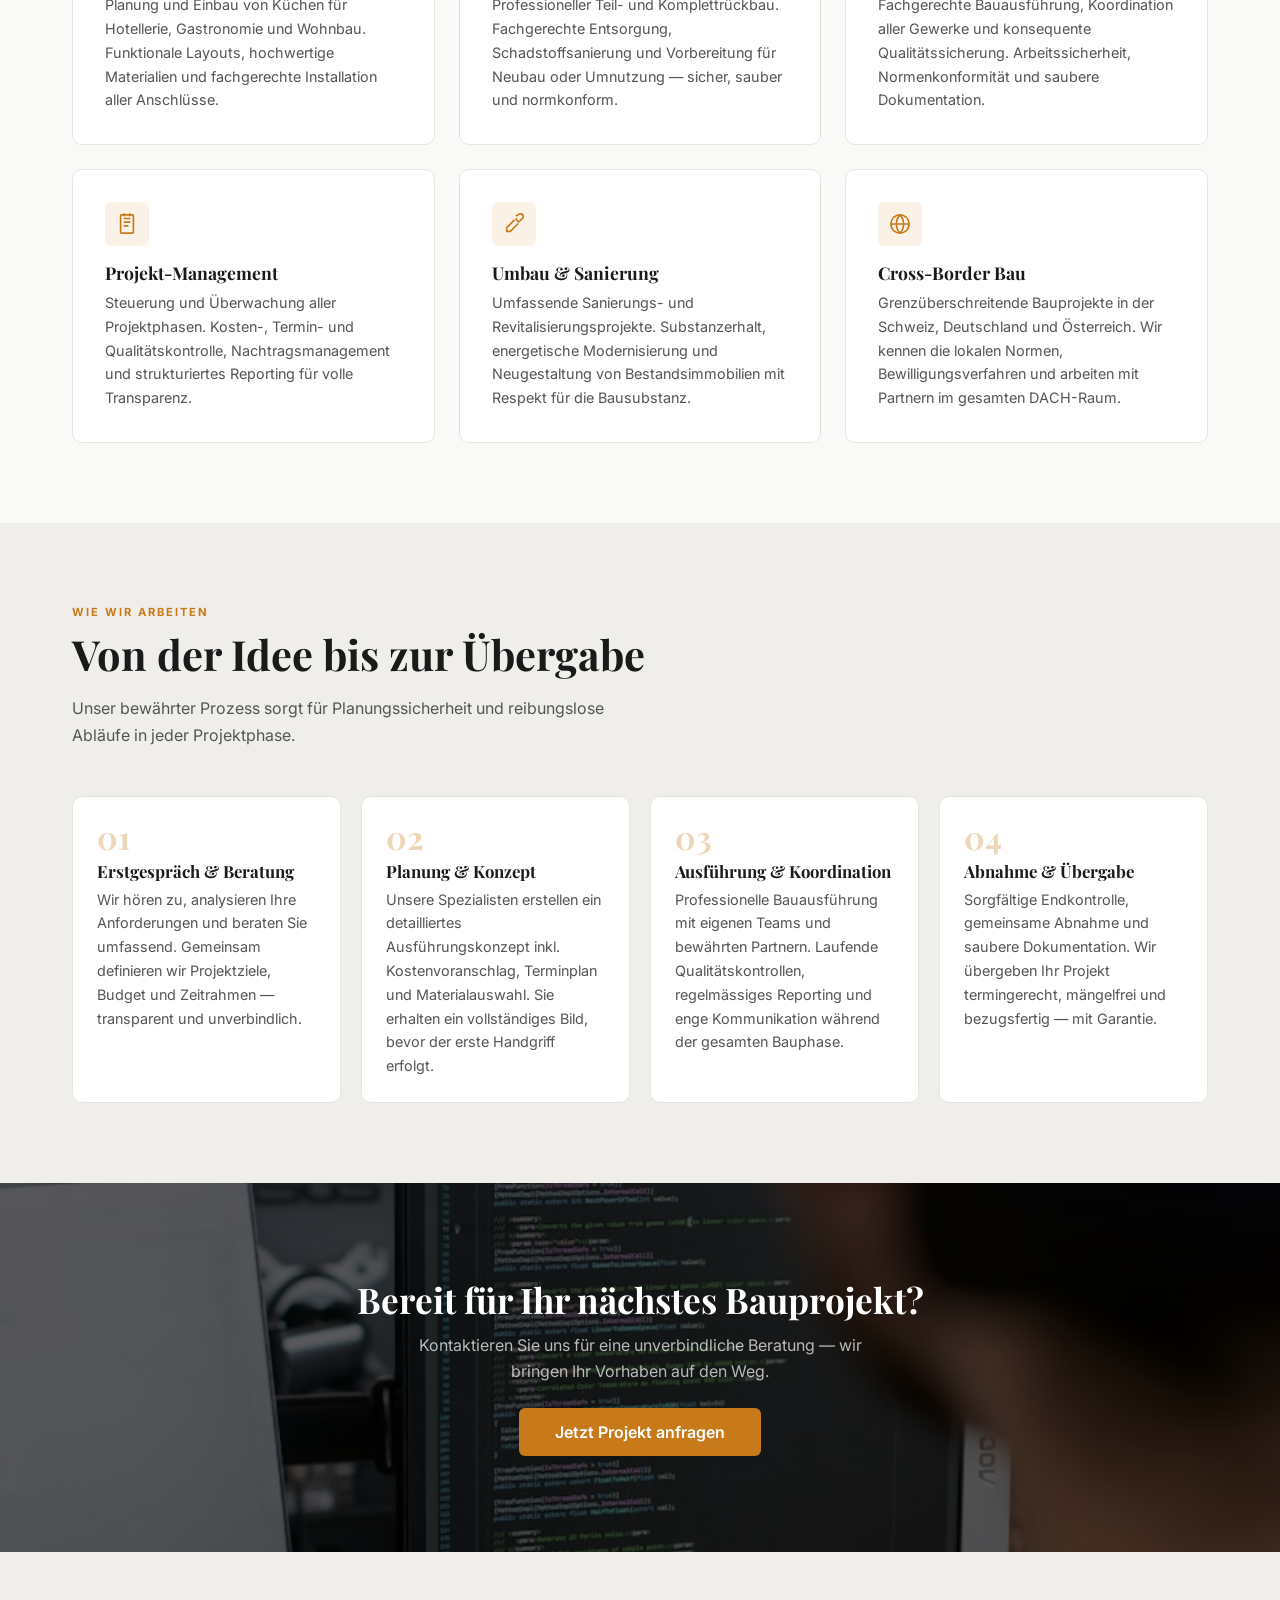
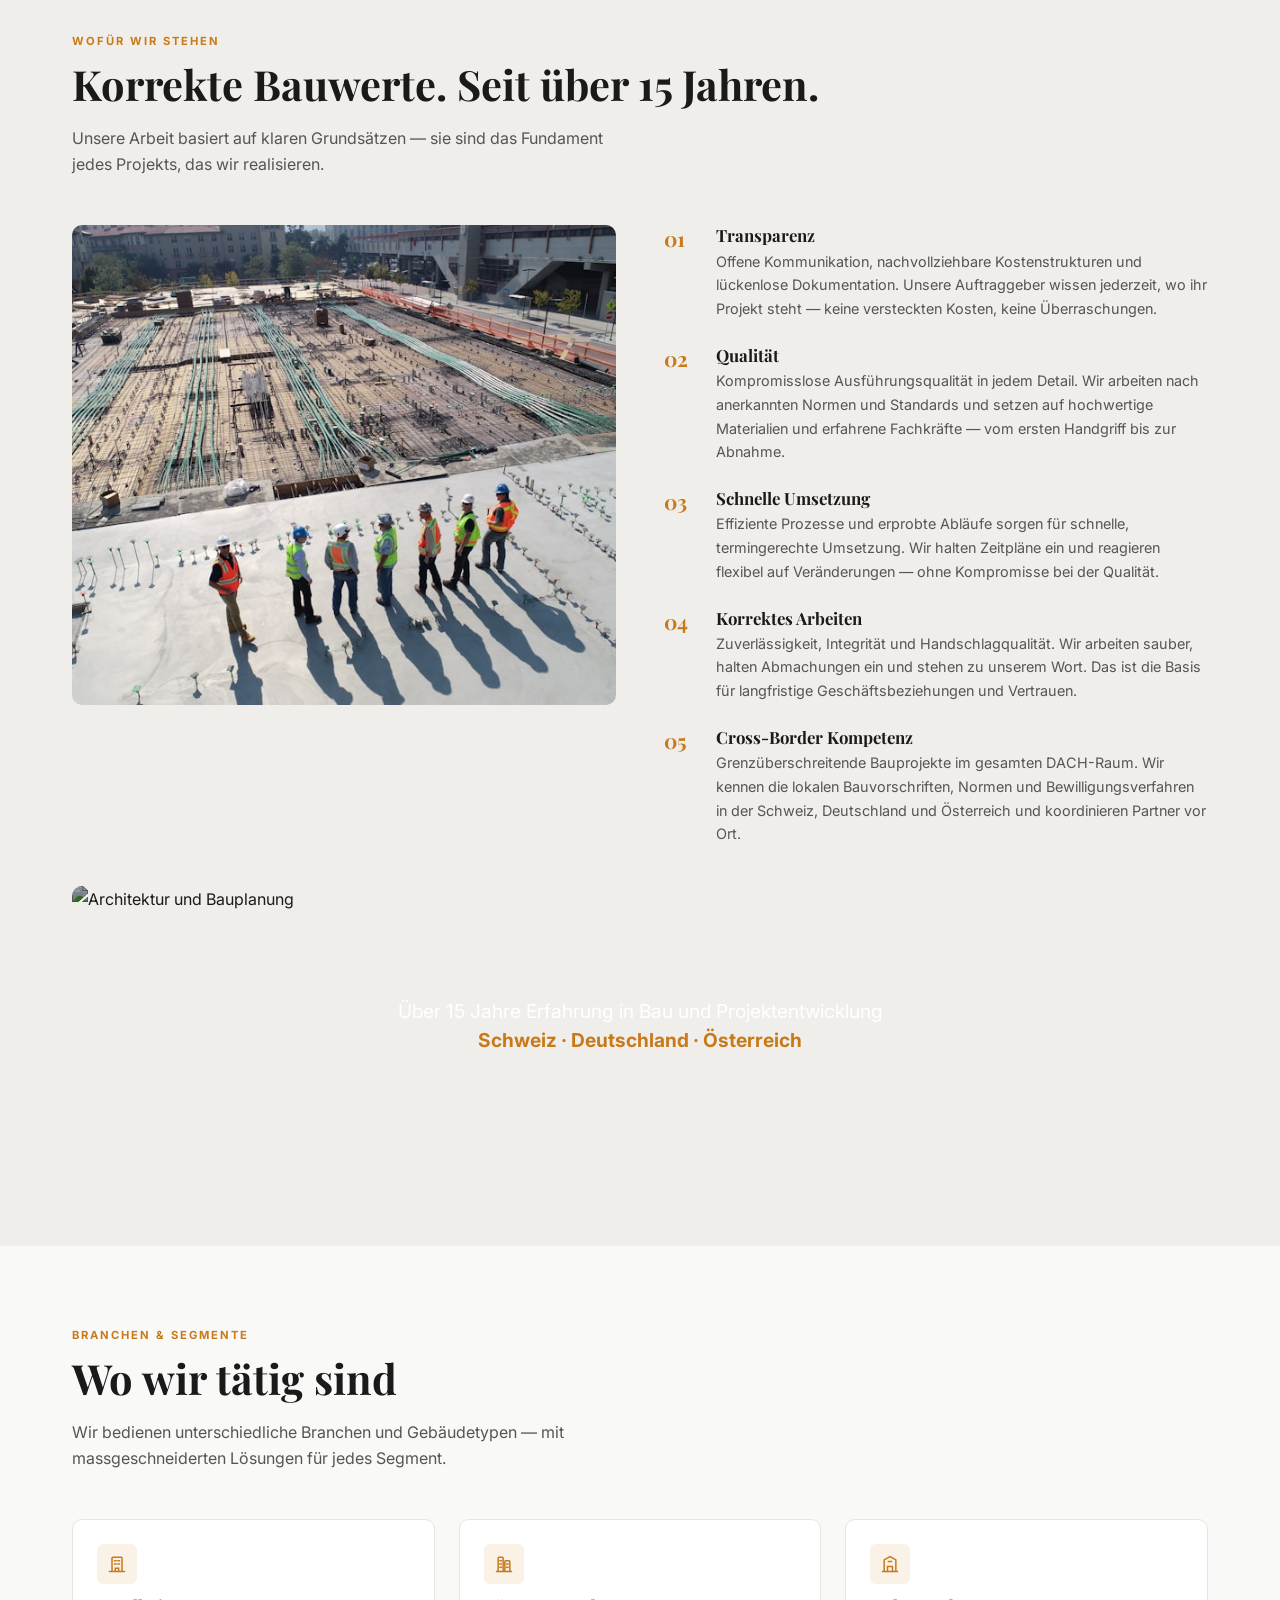
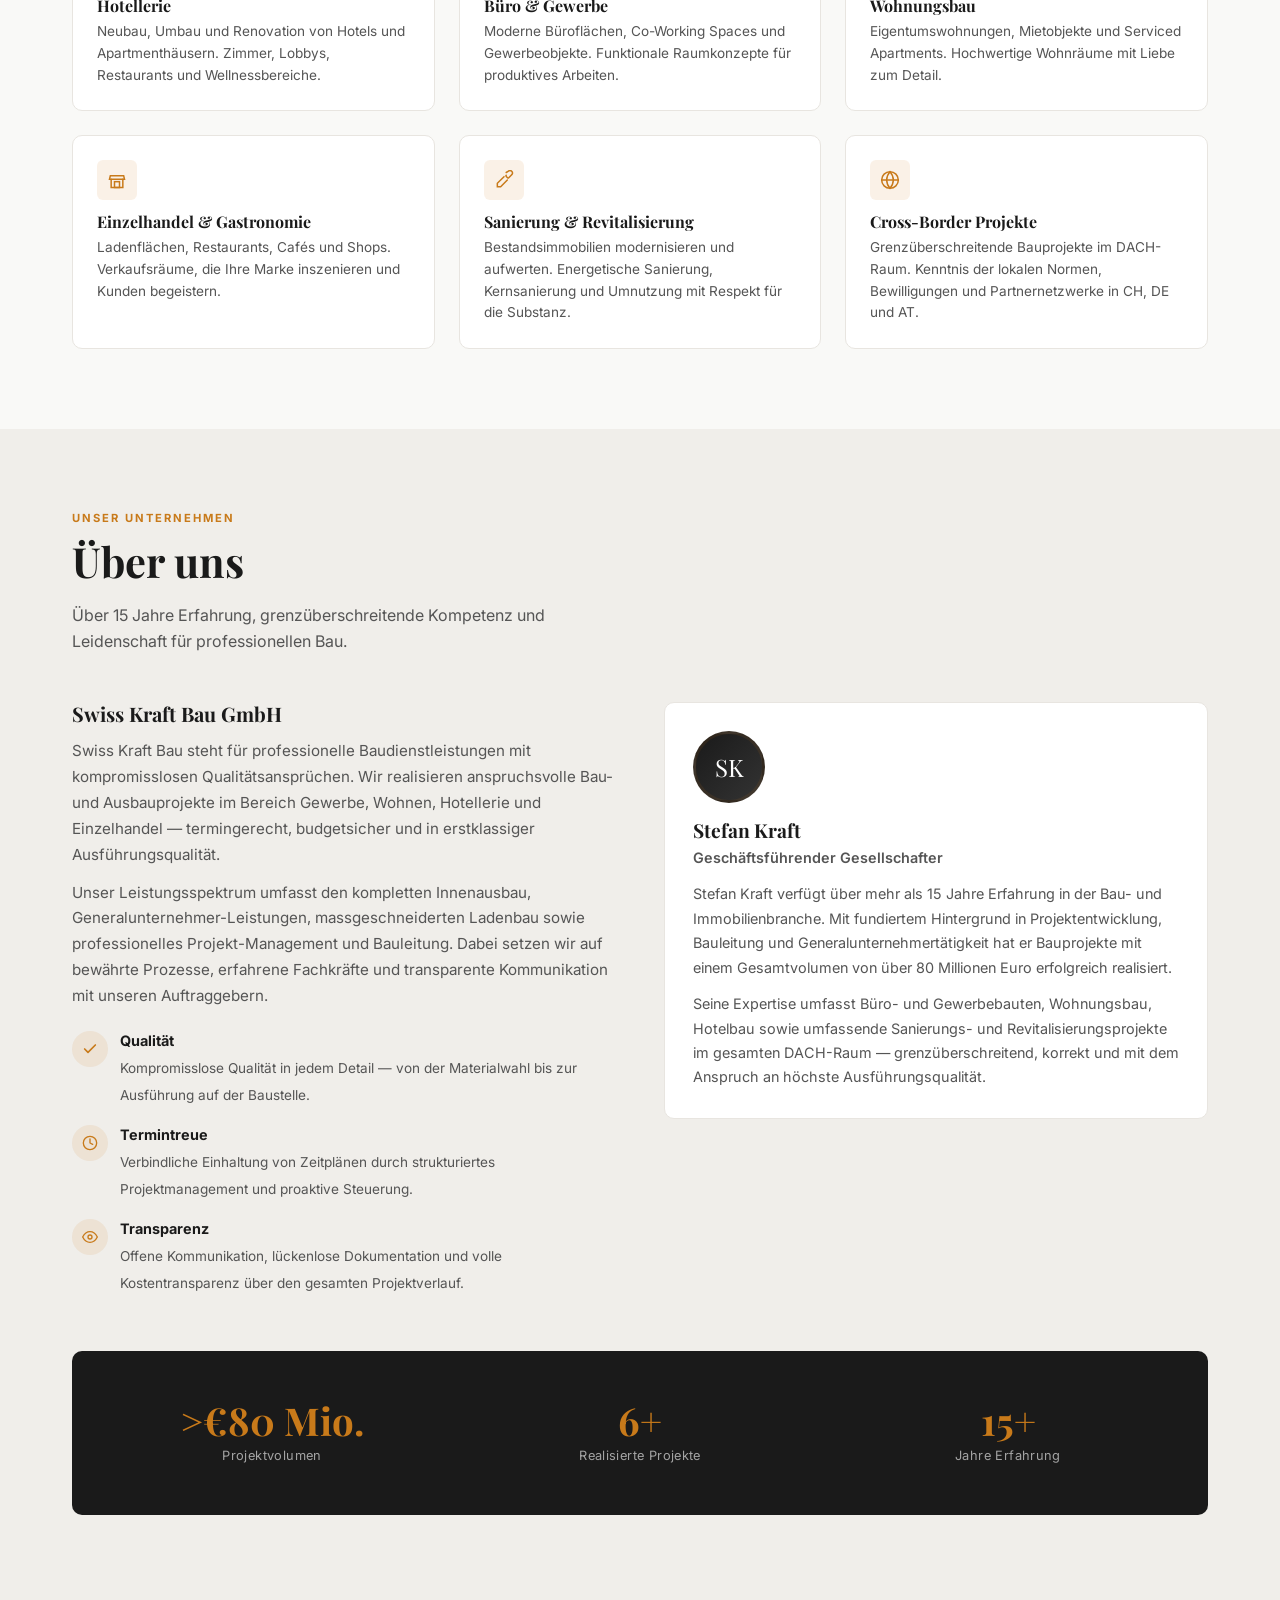
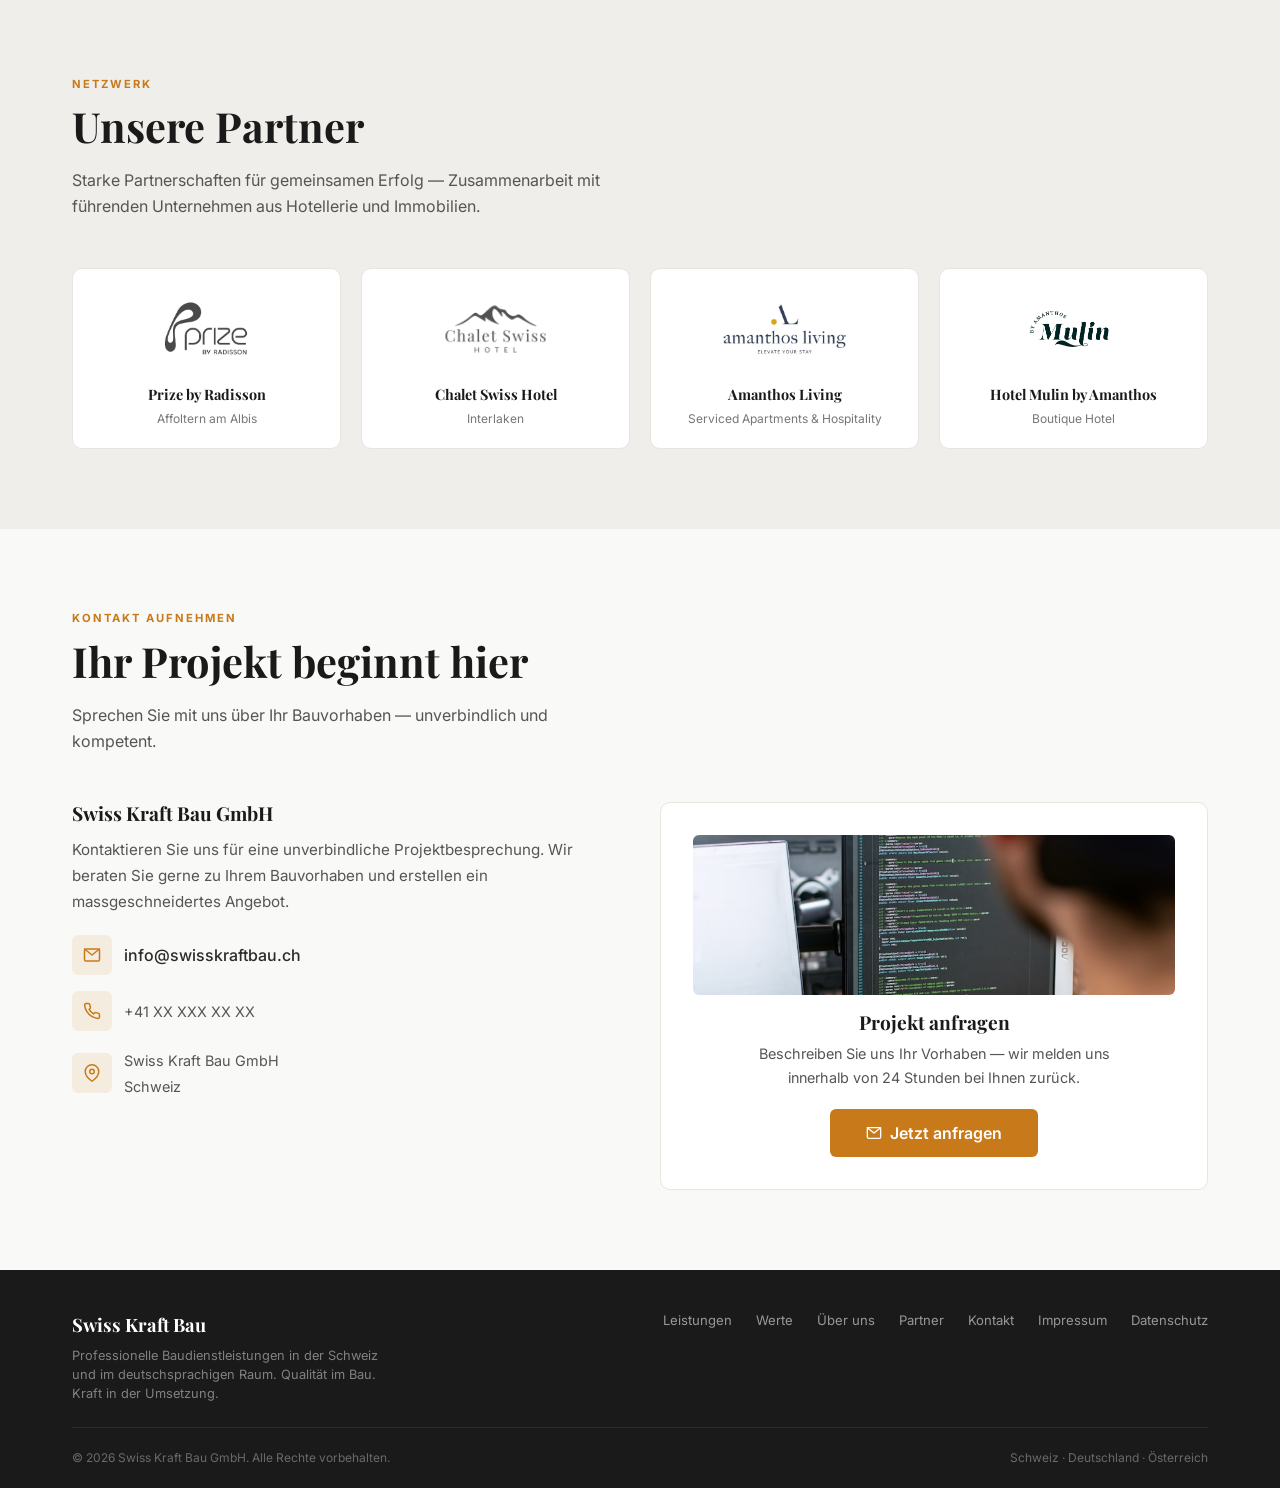
==== commit cd1a52cd: "Mehr Inhalt: Arbeitsweise, CTA-Banner, Branchen-Section - Arbeitsweise: 4-Schritte-Prozess (Beratung" ====
--- a/index.html
+++ b/index.html
@@ -241,6 +241,52 @@
       </div>
     </section>
 
+    <!-- ====== Arbeitsweise ====== -->
+    <section class="section section-alt" id="arbeitsweise" aria-label="Unsere Arbeitsweise">
+      <div class="container">
+        <header class="section-header" data-animate>
+          <p class="section-label">Wie wir arbeiten</p>
+          <h2 class="section-title">Von der Idee bis zur Übergabe</h2>
+          <p class="section-subtitle">Unser bewährter Prozess sorgt für Planungssicherheit und reibungslose Abläufe in jeder Projektphase.</p>
+        </header>
+
+        <div class="process-grid">
+          <div class="process-step" data-animate data-animate-delay="1">
+            <div class="process-number">01</div>
+            <h3>Erstgespräch &amp; Beratung</h3>
+            <p>Wir hören zu, analysieren Ihre Anforderungen und beraten Sie umfassend. Gemeinsam definieren wir Projektziele, Budget und Zeitrahmen — transparent und unverbindlich.</p>
+          </div>
+          <div class="process-step" data-animate data-animate-delay="2">
+            <div class="process-number">02</div>
+            <h3>Planung &amp; Konzept</h3>
+            <p>Unsere Spezialisten erstellen ein detailliertes Ausführungskonzept inkl. Kostenvoranschlag, Terminplan und Materialauswahl. Sie erhalten ein vollständiges Bild, bevor der erste Handgriff erfolgt.</p>
+          </div>
+          <div class="process-step" data-animate data-animate-delay="3">
+            <div class="process-number">03</div>
+            <h3>Ausführung &amp; Koordination</h3>
+            <p>Professionelle Bauausführung mit eigenen Teams und bewährten Partnern. Laufende Qualitätskontrollen, regelmässiges Reporting und enge Kommunikation während der gesamten Bauphase.</p>
+          </div>
+          <div class="process-step" data-animate data-animate-delay="4">
+            <div class="process-number">04</div>
+            <h3>Abnahme &amp; Übergabe</h3>
+            <p>Sorgfältige Endkontrolle, gemeinsame Abnahme und saubere Dokumentation. Wir übergeben Ihr Projekt termingerecht, mängelfrei und bezugsfertig — mit Garantie.</p>
+          </div>
+        </div>
+      </div>
+    </section>
+
+    <!-- ====== CTA Banner ====== -->
+    <section class="cta-banner" aria-label="Projekt anfragen">
+      <div class="cta-banner-bg" aria-hidden="true">
+        <img src="images/construction-3.jpg" alt="" width="800" height="533" loading="lazy" decoding="async">
+      </div>
+      <div class="cta-banner-content container" data-animate>
+        <h2>Bereit für Ihr nächstes Bauprojekt?</h2>
+        <p>Kontaktieren Sie uns für eine unverbindliche Beratung — wir bringen Ihr Vorhaben auf den Weg.</p>
+        <a href="#kontakt" class="btn btn-accent btn-lg">Jetzt Projekt anfragen</a>
+      </div>
+    </section>
+
     <!-- ====== Unsere Werte ====== -->
     <section class="section section-alt" id="werte" aria-label="Unsere Werte">
       <div class="container">
@@ -306,8 +352,64 @@
       </div>
     </section>
 
+    <!-- ====== Branchen ====== -->
+    <section class="section" id="branchen" aria-label="Unsere Branchen">
+      <div class="container">
+        <header class="section-header" data-animate>
+          <p class="section-label">Branchen &amp; Segmente</p>
+          <h2 class="section-title">Wo wir tätig sind</h2>
+          <p class="section-subtitle">Wir bedienen unterschiedliche Branchen und Gebäudetypen — mit massgeschneiderten Lösungen für jedes Segment.</p>
+        </header>
+
+        <div class="branchen-grid">
+          <div class="branche-card" data-animate data-animate-delay="1">
+            <div class="branche-icon" aria-hidden="true">
+              <svg viewBox="0 0 24 24" fill="none" stroke="currentColor" stroke-width="1.8" stroke-linecap="round"><path d="M3 21h18M6 21V5a1 1 0 011-1h10a1 1 0 011 1v16"/><path d="M10 21v-4h4v4"/><path d="M9 8h2M13 8h2M9 12h2M13 12h2"/></svg>
+            </div>
+            <h3>Hotellerie</h3>
+            <p>Neubau, Umbau und Renovation von Hotels und Apartmenthäusern. Zimmer, Lobbys, Restaurants und Wellnessbereiche.</p>
+          </div>
+          <div class="branche-card" data-animate data-animate-delay="2">
+            <div class="branche-icon" aria-hidden="true">
+              <svg viewBox="0 0 24 24" fill="none" stroke="currentColor" stroke-width="1.8" stroke-linecap="round"><path d="M3 21h18M5 21V5a1 1 0 011-1h4a1 1 0 011 1v16M13 21V9a1 1 0 011-1h4a1 1 0 011 1v12"/><path d="M7 8h2M7 12h2M7 16h2M15 12h2M15 16h2"/></svg>
+            </div>
+            <h3>Büro &amp; Gewerbe</h3>
+            <p>Moderne Büroflächen, Co-Working Spaces und Gewerbeobjekte. Funktionale Raumkonzepte für produktives Arbeiten.</p>
+          </div>
+          <div class="branche-card" data-animate data-animate-delay="3">
+            <div class="branche-icon" aria-hidden="true">
+              <svg viewBox="0 0 24 24" fill="none" stroke="currentColor" stroke-width="1.8" stroke-linecap="round"><path d="M3 21h18M5 21V7l7-4 7 4v14"/><path d="M9 21v-6h6v6"/><path d="M10 9h4"/></svg>
+            </div>
+            <h3>Wohnungsbau</h3>
+            <p>Eigentumswohnungen, Mietobjekte und Serviced Apartments. Hochwertige Wohnräume mit Liebe zum Detail.</p>
+          </div>
+          <div class="branche-card" data-animate data-animate-delay="4">
+            <div class="branche-icon" aria-hidden="true">
+              <svg viewBox="0 0 24 24" fill="none" stroke="currentColor" stroke-width="1.8" stroke-linecap="round"><path d="M4 7h16l1 4H3l1-4z"/><path d="M5 11v10h14V11"/><rect x="9" y="14" width="6" height="7"/></svg>
+            </div>
+            <h3>Einzelhandel &amp; Gastronomie</h3>
+            <p>Ladenflächen, Restaurants, Cafés und Shops. Verkaufsräume, die Ihre Marke inszenieren und Kunden begeistern.</p>
+          </div>
+          <div class="branche-card" data-animate data-animate-delay="5">
+            <div class="branche-icon" aria-hidden="true">
+              <svg viewBox="0 0 24 24" fill="none" stroke="currentColor" stroke-width="1.8" stroke-linecap="round"><path d="M14.7 6.3a1 1 0 000 1.4l1.6 1.6a1 1 0 001.4 0l3.8-3.8a3 3 0 00-4.2-4.2L14.7 3"/><path d="M12 8L4 16v4h4l8-8"/></svg>
+            </div>
+            <h3>Sanierung &amp; Revitalisierung</h3>
+            <p>Bestandsimmobilien modernisieren und aufwerten. Energetische Sanierung, Kernsanierung und Umnutzung mit Respekt für die Substanz.</p>
+          </div>
+          <div class="branche-card" data-animate data-animate-delay="1">
+            <div class="branche-icon" aria-hidden="true">
+              <svg viewBox="0 0 24 24" fill="none" stroke="currentColor" stroke-width="1.8" stroke-linecap="round"><circle cx="12" cy="12" r="10"/><path d="M2 12h20"/><path d="M12 2a15.3 15.3 0 014 10 15.3 15.3 0 01-4 10 15.3 15.3 0 01-4-10 15.3 15.3 0 014-10z"/></svg>
+            </div>
+            <h3>Cross-Border Projekte</h3>
+            <p>Grenzüberschreitende Bauprojekte im DACH-Raum. Kenntnis der lokalen Normen, Bewilligungen und Partnernetzwerke in CH, DE und AT.</p>
+          </div>
+        </div>
+      </div>
+    </section>
+
     <!-- ====== Über uns ====== -->
-    <section class="section" id="ueber-uns" aria-label="Über Swiss Kraft Bau">
+    <section class="section section-alt" id="ueber-uns" aria-label="Über Swiss Kraft Bau">
       <div class="container">
         <header class="section-header" data-animate>
           <p class="section-label">Unser Unternehmen</p>
--- a/css/style.css
+++ b/css/style.css
@@ -156,6 +156,30 @@
 .stat-number{font-family:var(--font-heading);font-size:clamp(1.6rem,4vw,2.4rem);font-weight:700;color:var(--color-accent);line-height:1.1}
 .stat-label{font-size:.8rem;color:rgba(255,255,255,.6);margin-top:.25rem;letter-spacing:.03em}
 
+/* === Process / Arbeitsweise === */
+.process-grid{display:grid;grid-template-columns:1fr;gap:1.25rem}
+.process-step{background:var(--color-surface);border-radius:var(--radius);padding:1.5rem;border:1px solid var(--color-border-light);position:relative}
+.process-number{font-family:var(--font-heading);font-size:2rem;font-weight:700;color:var(--color-accent);opacity:.3;line-height:1;margin-bottom:.5rem}
+.process-step h3{font-size:1.05rem;margin-bottom:.4rem}
+.process-step p{font-size:.9rem;color:var(--color-text-muted);line-height:1.65}
+
+/* === CTA Banner === */
+.cta-banner{position:relative;padding:4rem 0;overflow:hidden;text-align:center}
+.cta-banner-bg{position:absolute;inset:0}
+.cta-banner-bg img{width:100%;height:100%;object-fit:cover;filter:brightness(.35)}
+.cta-banner-content{position:relative;z-index:1}
+.cta-banner h2{font-family:var(--font-heading);font-size:clamp(1.4rem,3.5vw,2.2rem);color:#fff;margin-bottom:.75rem}
+.cta-banner p{color:rgba(255,255,255,.7);font-size:1rem;margin-bottom:1.5rem;max-width:500px;margin-left:auto;margin-right:auto;line-height:1.6}
+
+/* === Branchen === */
+.branchen-grid{display:grid;grid-template-columns:1fr;gap:1rem}
+.branche-card{background:var(--color-surface);border-radius:var(--radius);padding:1.5rem;border:1px solid var(--color-border-light);transition:all var(--duration) var(--ease)}
+.branche-card:hover{box-shadow:var(--shadow-md);border-color:var(--color-accent-light)}
+.branche-icon{width:40px;height:40px;background:var(--color-accent-light);border-radius:var(--radius-sm);display:flex;align-items:center;justify-content:center;color:var(--color-accent);margin-bottom:.75rem}
+.branche-icon svg{width:20px;height:20px}
+.branche-card h3{font-size:1rem;margin-bottom:.35rem}
+.branche-card p{font-size:.85rem;color:var(--color-text-muted);line-height:1.6}
+
 /* === Werte === */
 .werte-grid{display:grid;grid-template-columns:1fr;gap:2rem}
 .werte-image{border-radius:var(--radius);overflow:hidden}
@@ -230,6 +254,9 @@
   .reference-img{height:180px}
   .about-grid{grid-template-columns:1fr 1fr;gap:2.5rem;align-items:start}
   .stats-bar{grid-template-columns:repeat(3,1fr);gap:2rem;padding:2.5rem 2rem}
+  .process-grid{grid-template-columns:repeat(2,1fr);gap:1.25rem}
+  .branchen-grid{grid-template-columns:repeat(2,1fr);gap:1.25rem}
+  .cta-banner{padding:5rem 0}
   .werte-grid{grid-template-columns:1fr 1fr;gap:2.5rem;align-items:start}
   .werte-image img{height:100%;min-height:400px}
   .werte-banner img{height:240px}
@@ -259,6 +286,9 @@
   .services-grid{grid-template-columns:repeat(3,1fr);gap:1.5rem}
   .references-grid{grid-template-columns:repeat(3,1fr);gap:1.5rem}
   .about-grid{gap:3rem}
+  .process-grid{grid-template-columns:repeat(4,1fr)}
+  .branchen-grid{grid-template-columns:repeat(3,1fr);gap:1.5rem}
+  .cta-banner{padding:6rem 0}
   .werte-grid{gap:3rem}
   .werte-image img{min-height:480px}
   .werte-banner img{height:280px}
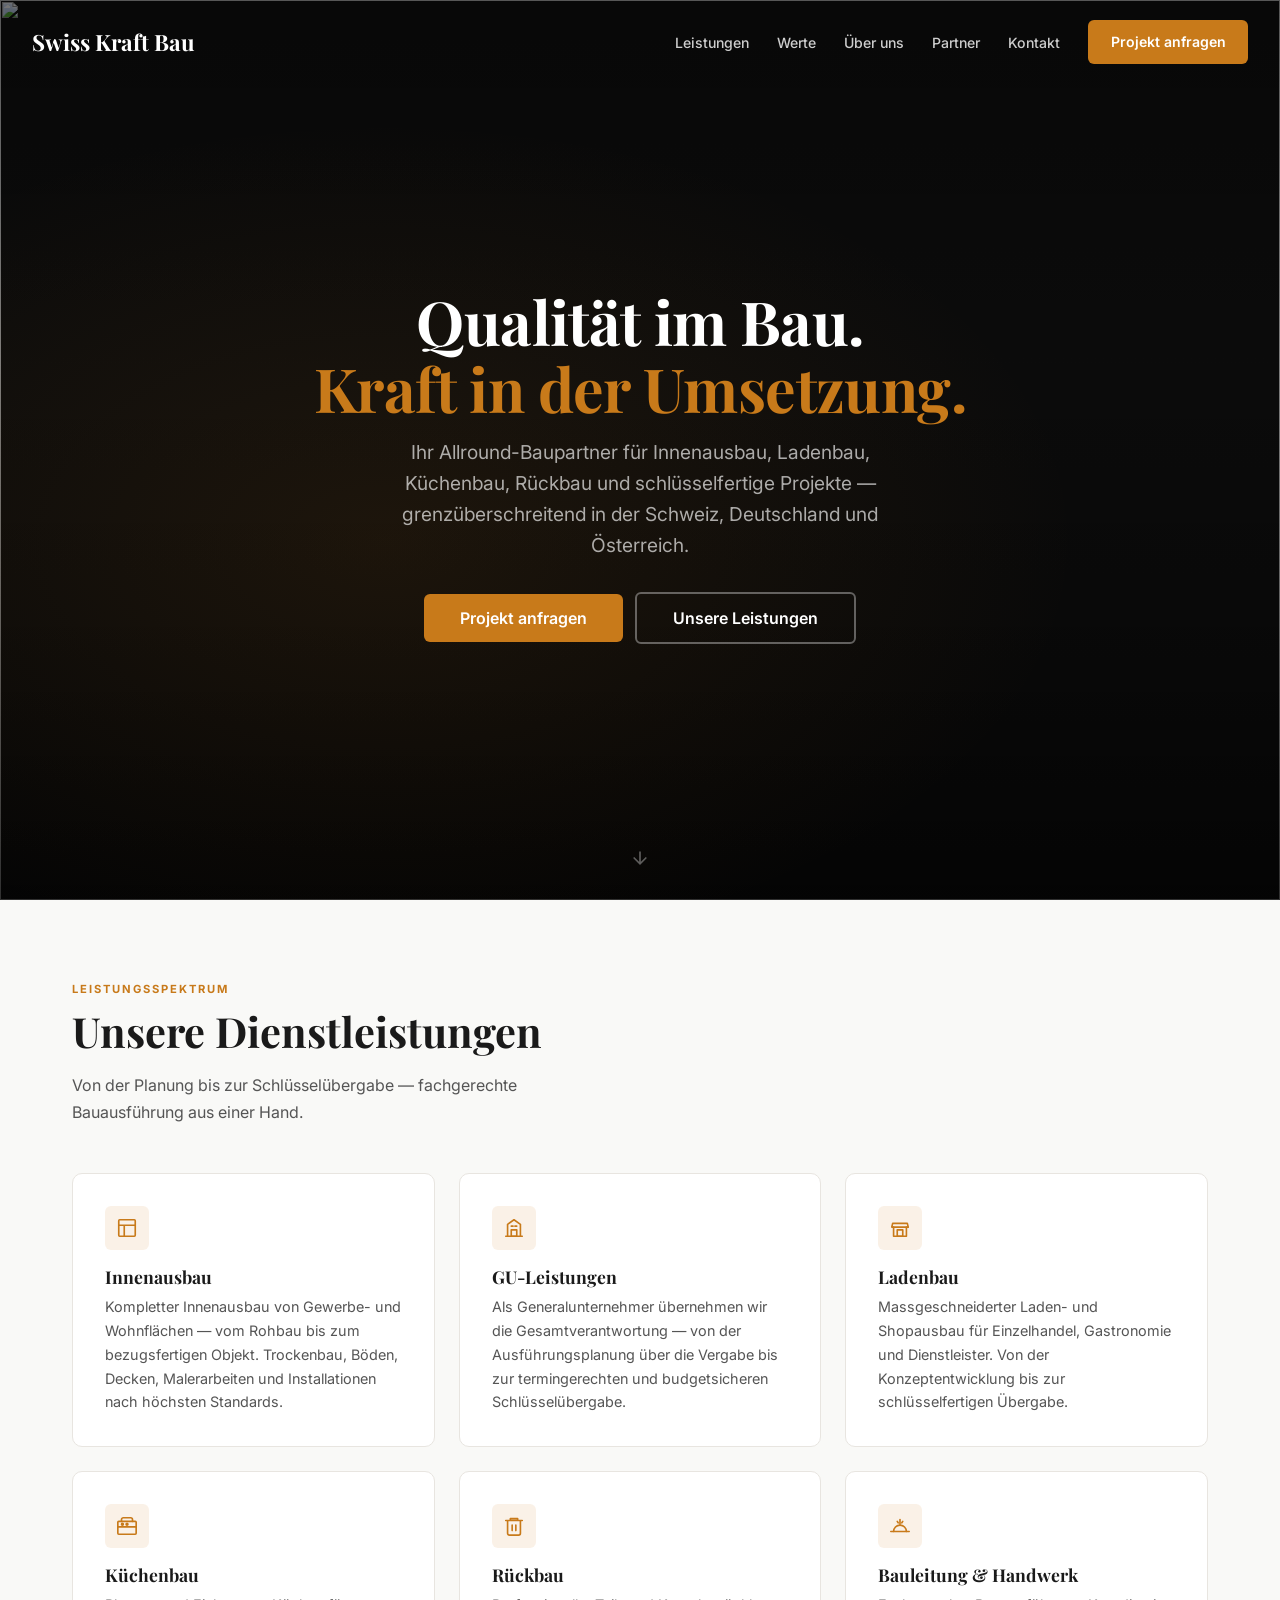
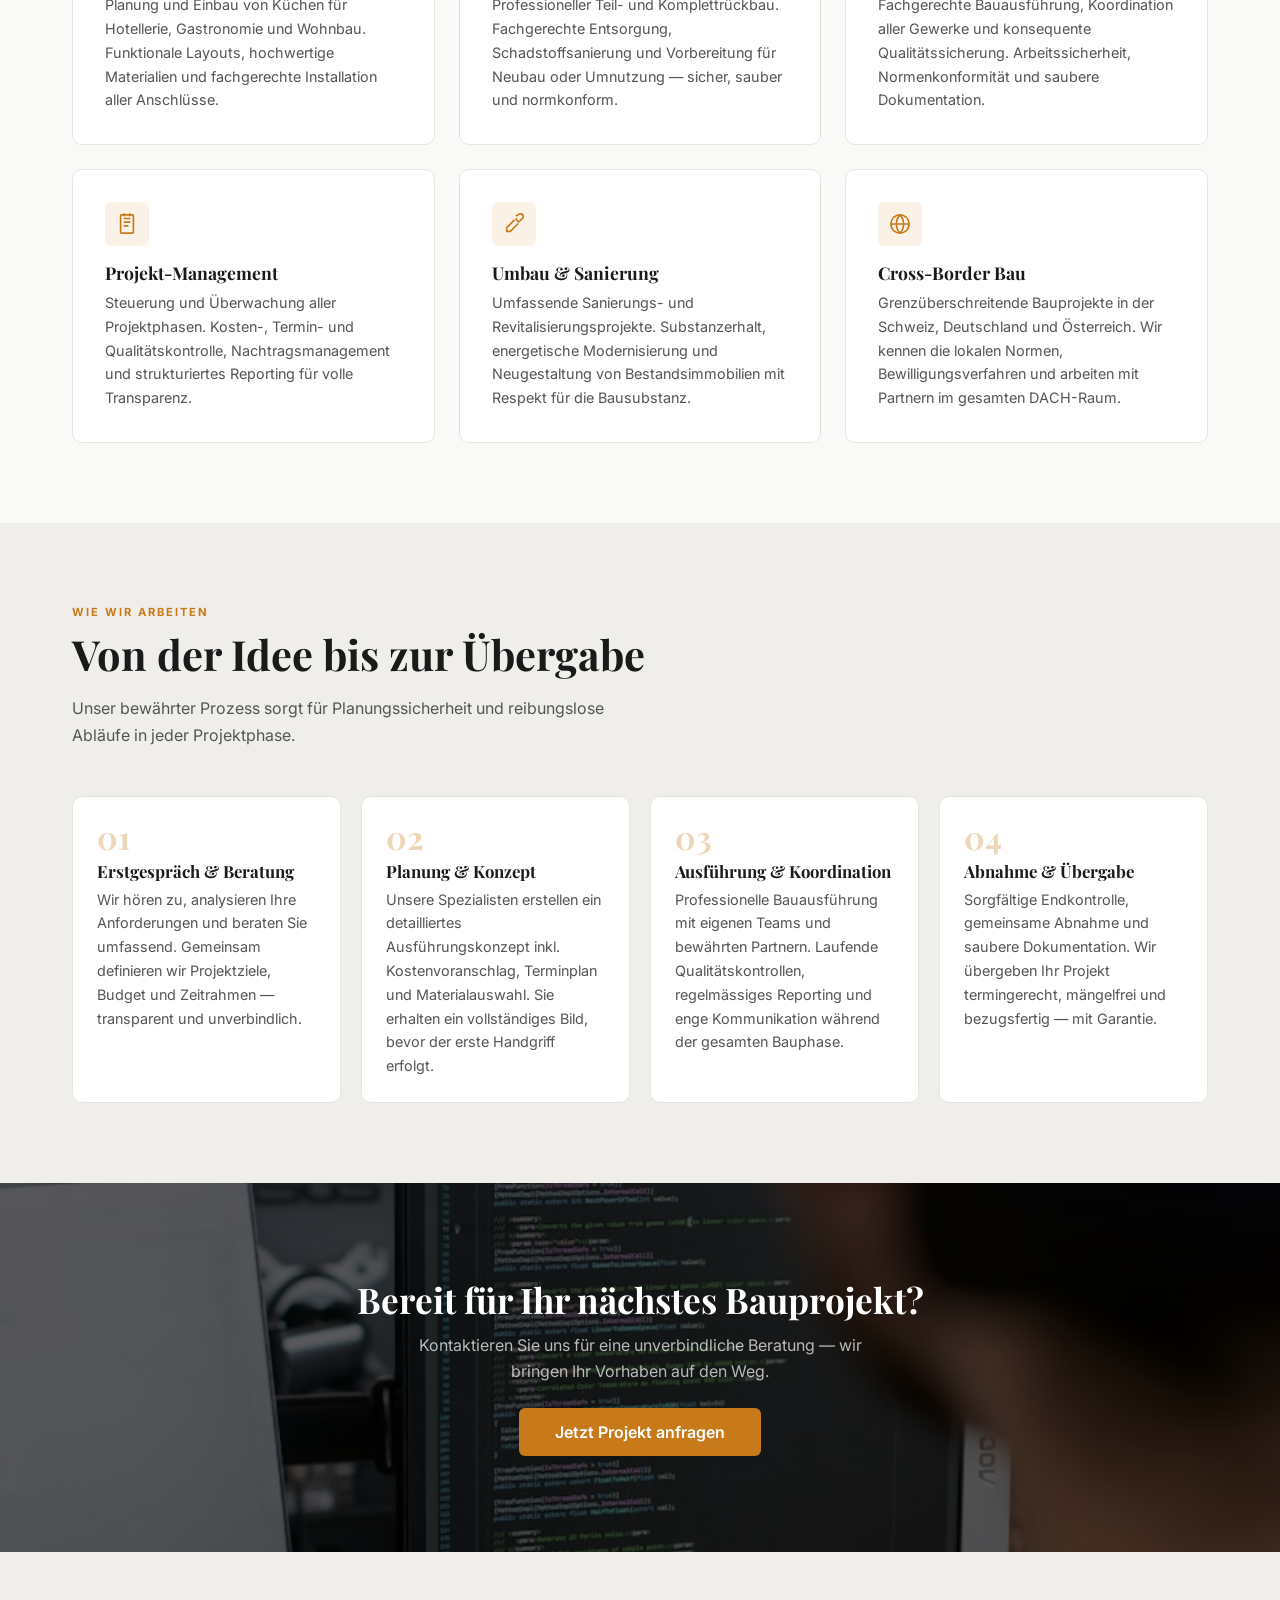
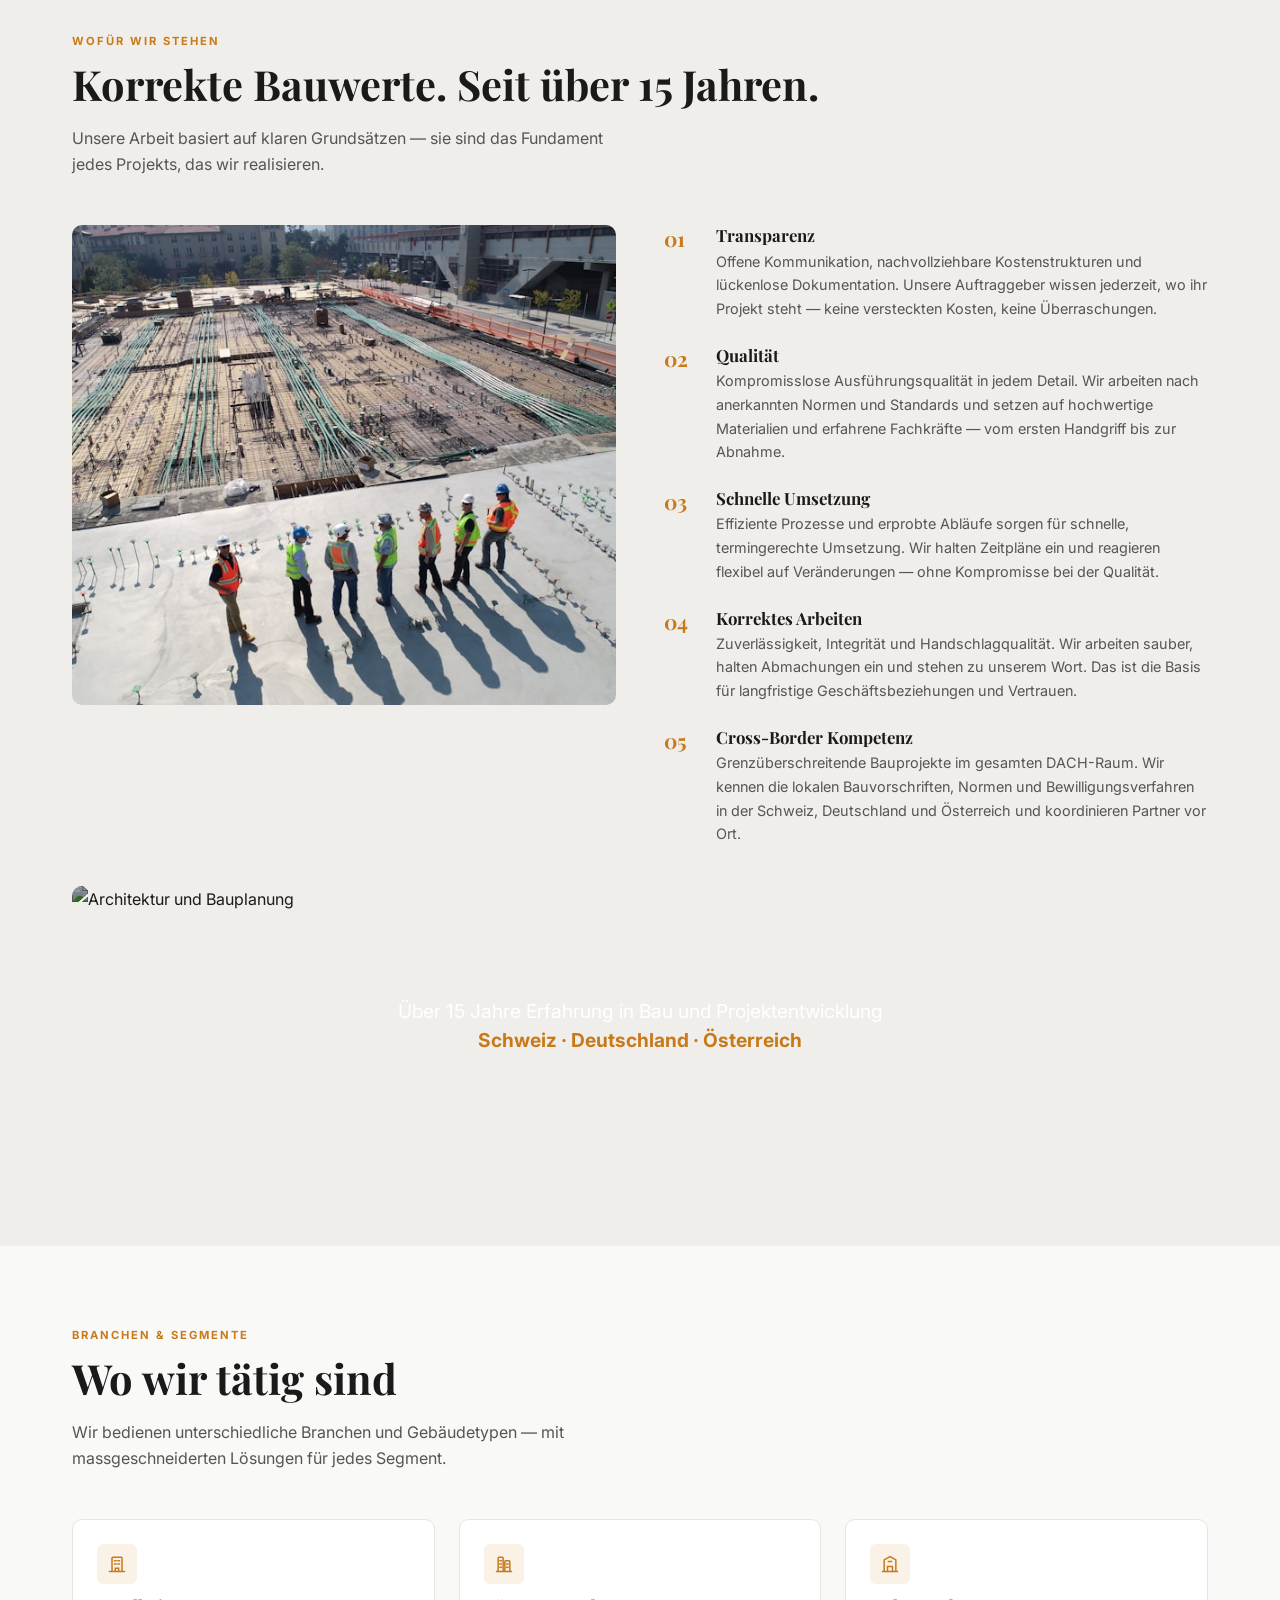
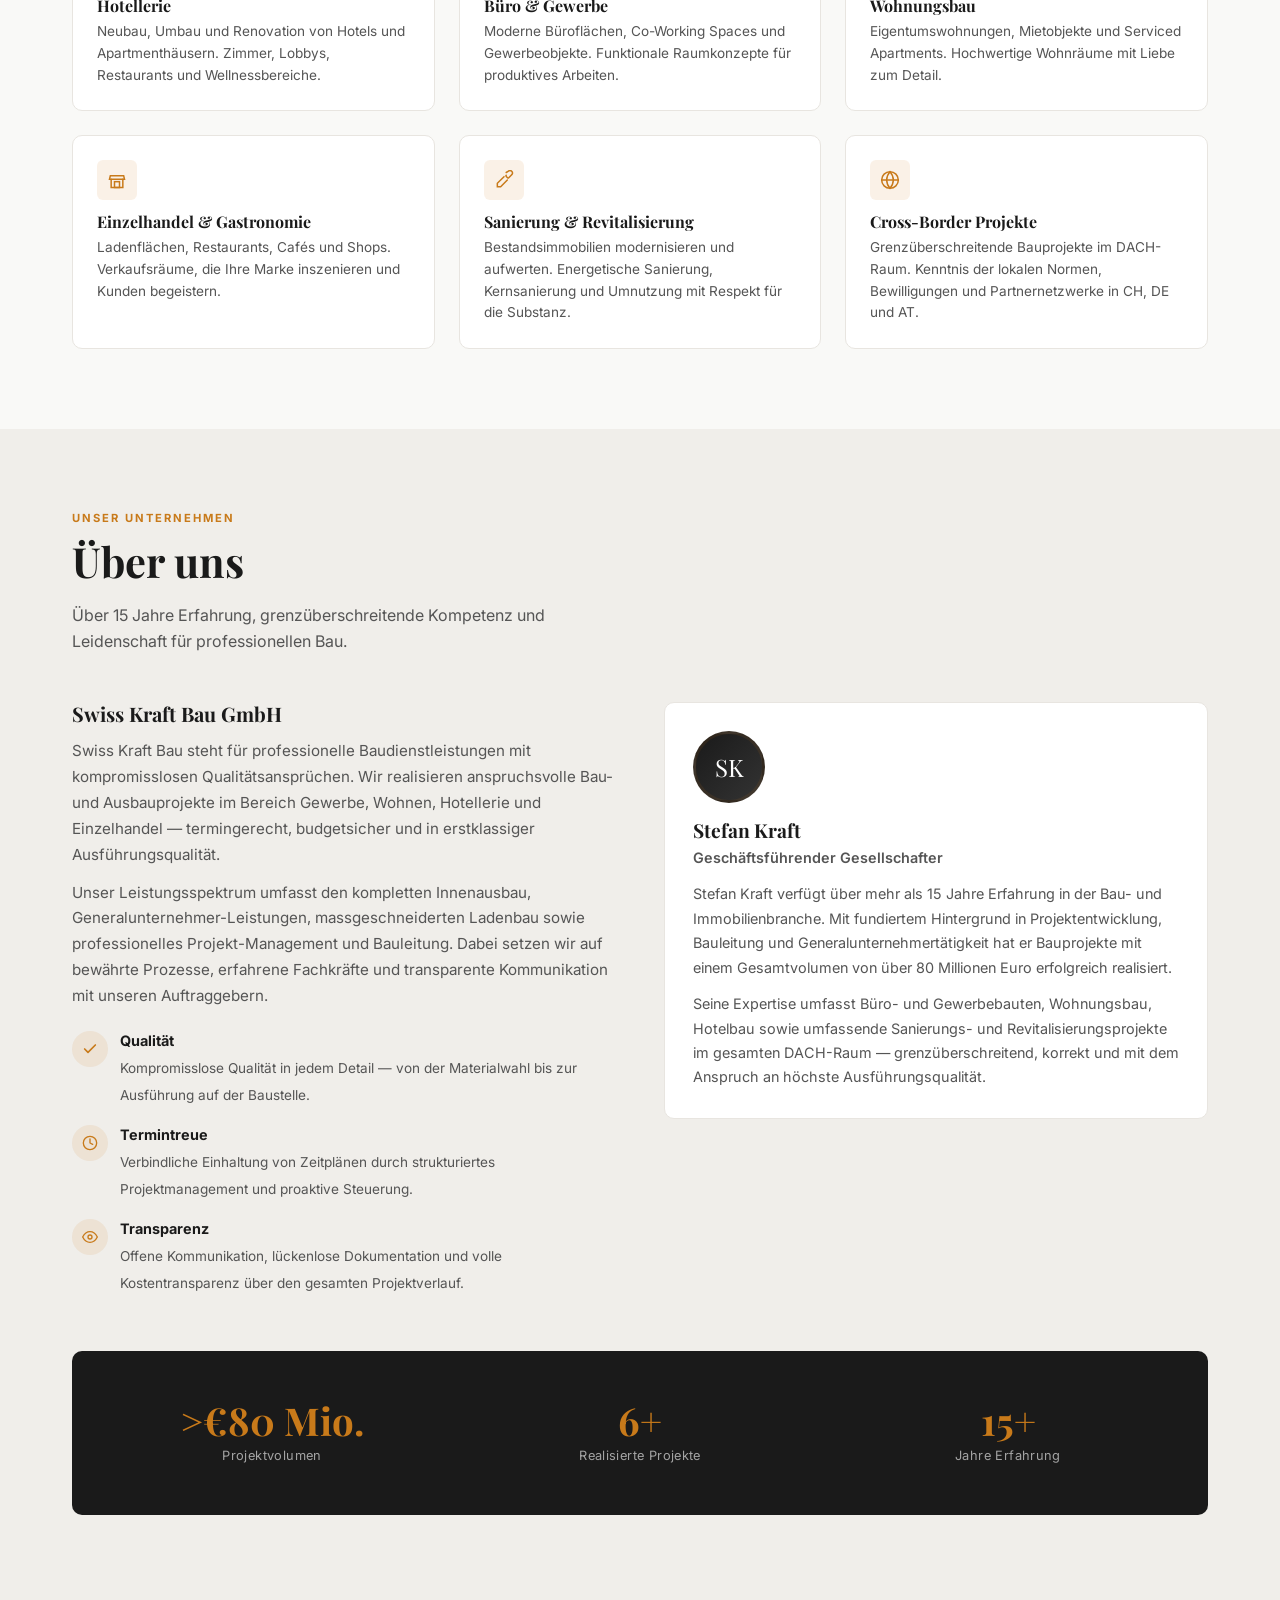
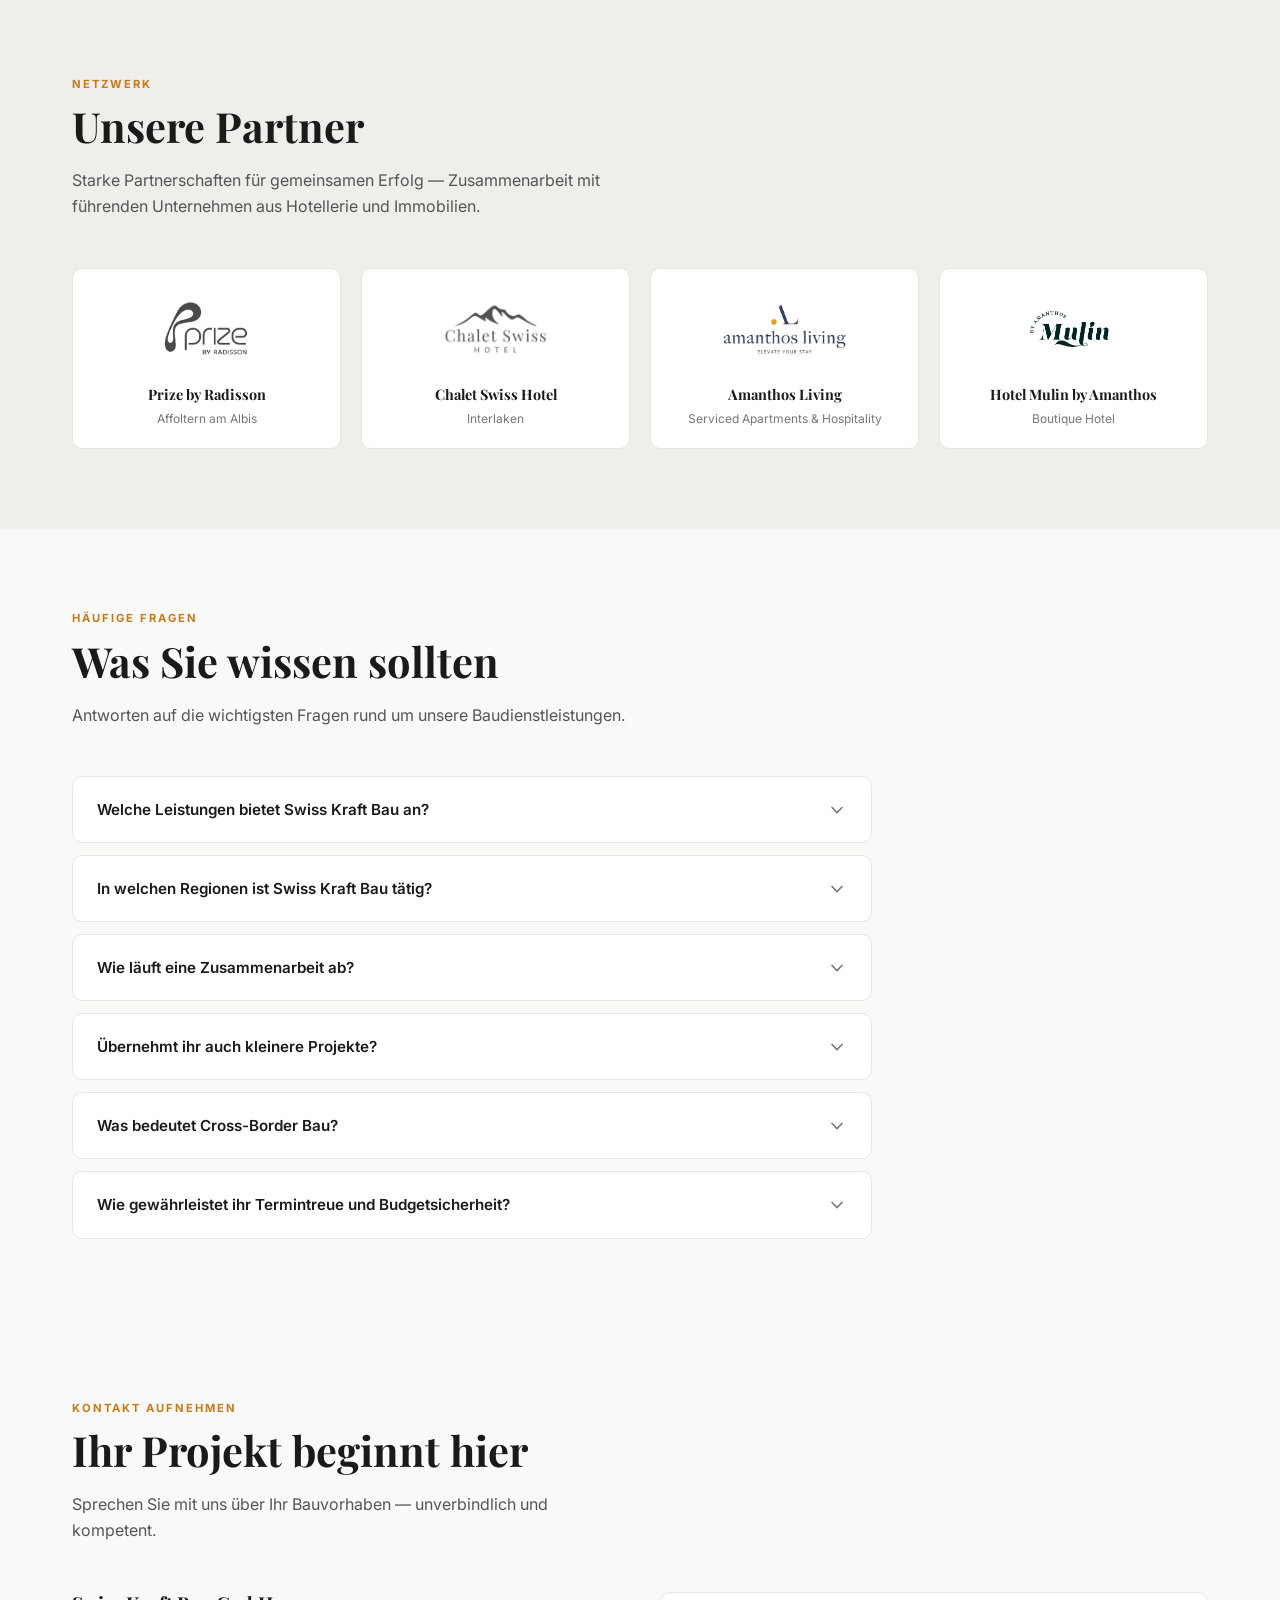
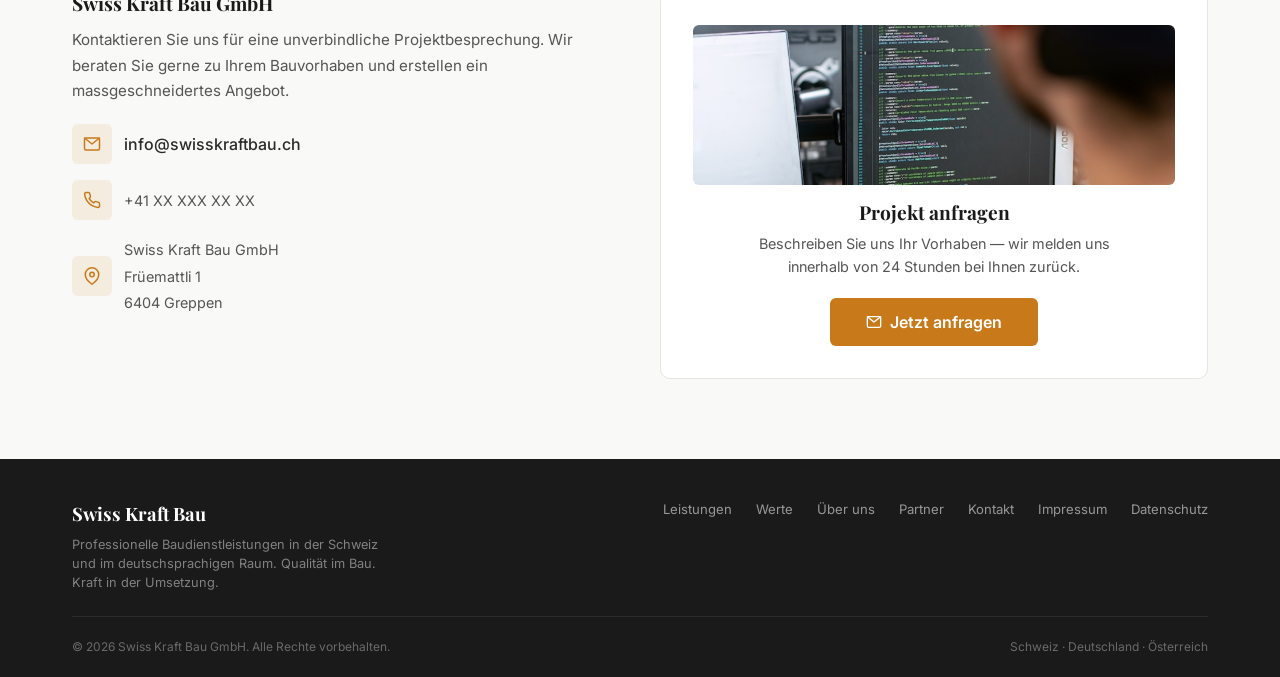
==== commit 681ef784: "FAQ-Section, Adresse Greppen - FAQ mit 6 Fragen/Antworten (Accordion mit details/summary) - Adresse:" ====
--- a/index.html
+++ b/index.html
@@ -52,8 +52,11 @@
     "telephone": "+41 XX XXX XX XX",
     "address": {
       "@type": "PostalAddress",
-      "addressCountry": "CH",
-      "addressRegion": "Schweiz"
+      "streetAddress": "Früemattli 1",
+      "postalCode": "6404",
+      "addressLocality": "Greppen",
+      "addressRegion": "Luzern",
+      "addressCountry": "CH"
     },
     "areaServed": [
       {"@type": "Country", "name": "Schweiz"},
@@ -526,6 +529,79 @@
       </div>
     </section>
 
+    <!-- ====== FAQ ====== -->
+    <section class="section" id="faq" aria-label="Häufige Fragen">
+      <div class="container">
+        <header class="section-header" data-animate>
+          <p class="section-label">Häufige Fragen</p>
+          <h2 class="section-title">Was Sie wissen sollten</h2>
+          <p class="section-subtitle">Antworten auf die wichtigsten Fragen rund um unsere Baudienstleistungen.</p>
+        </header>
+
+        <div class="faq-list">
+          <details class="faq-item" data-animate data-animate-delay="1">
+            <summary class="faq-question">
+              <span>Welche Leistungen bietet Swiss Kraft Bau an?</span>
+              <svg class="faq-chevron" width="20" height="20" viewBox="0 0 24 24" fill="none" stroke="currentColor" stroke-width="2" stroke-linecap="round" aria-hidden="true"><path d="M6 9l6 6 6-6"/></svg>
+            </summary>
+            <div class="faq-answer">
+              <p>Wir bieten ein umfassendes Leistungsspektrum: Innenausbau, GU-Leistungen (Generalunternehmer), Ladenbau, Küchenbau, Rückbau, Umbau &amp; Sanierung, Bauleitung, Projekt-Management sowie grenzüberschreitende Cross-Border-Projekte im gesamten DACH-Raum.</p>
+            </div>
+          </details>
+
+          <details class="faq-item" data-animate data-animate-delay="1">
+            <summary class="faq-question">
+              <span>In welchen Regionen ist Swiss Kraft Bau tätig?</span>
+              <svg class="faq-chevron" width="20" height="20" viewBox="0 0 24 24" fill="none" stroke="currentColor" stroke-width="2" stroke-linecap="round" aria-hidden="true"><path d="M6 9l6 6 6-6"/></svg>
+            </summary>
+            <div class="faq-answer">
+              <p>Wir sind in der gesamten Schweiz sowie grenzüberschreitend in Deutschland und Österreich tätig. Unser Sitz ist in Greppen (Luzern), und wir realisieren Projekte im gesamten deutschsprachigen Raum — von Zürich über Stuttgart bis Wien.</p>
+            </div>
+          </details>
+
+          <details class="faq-item" data-animate data-animate-delay="2">
+            <summary class="faq-question">
+              <span>Wie läuft eine Zusammenarbeit ab?</span>
+              <svg class="faq-chevron" width="20" height="20" viewBox="0 0 24 24" fill="none" stroke="currentColor" stroke-width="2" stroke-linecap="round" aria-hidden="true"><path d="M6 9l6 6 6-6"/></svg>
+            </summary>
+            <div class="faq-answer">
+              <p>Wir beginnen mit einem unverbindlichen Erstgespräch, in dem wir Ihre Anforderungen aufnehmen. Anschliessend erstellen wir ein Konzept mit Kostenvoranschlag und Terminplan. Nach Freigabe übernehmen wir die Ausführung inkl. Koordination aller Gewerke bis zur sauberen Übergabe.</p>
+            </div>
+          </details>
+
+          <details class="faq-item" data-animate data-animate-delay="2">
+            <summary class="faq-question">
+              <span>Übernehmt ihr auch kleinere Projekte?</span>
+              <svg class="faq-chevron" width="20" height="20" viewBox="0 0 24 24" fill="none" stroke="currentColor" stroke-width="2" stroke-linecap="round" aria-hidden="true"><path d="M6 9l6 6 6-6"/></svg>
+            </summary>
+            <div class="faq-answer">
+              <p>Ja, wir realisieren Projekte jeder Grösse — vom einzelnen Küchenumbau über einen Ladenausbau bis hin zu Grossprojekten mit mehreren Millionen Volumen. Entscheidend ist für uns die Qualität, nicht die Grösse.</p>
+            </div>
+          </details>
+
+          <details class="faq-item" data-animate data-animate-delay="3">
+            <summary class="faq-question">
+              <span>Was bedeutet Cross-Border Bau?</span>
+              <svg class="faq-chevron" width="20" height="20" viewBox="0 0 24 24" fill="none" stroke="currentColor" stroke-width="2" stroke-linecap="round" aria-hidden="true"><path d="M6 9l6 6 6-6"/></svg>
+            </summary>
+            <div class="faq-answer">
+              <p>Cross-Border bedeutet, dass wir Bauprojekte grenzüberschreitend planen und realisieren. Wir kennen die unterschiedlichen Baunormen, Bewilligungsverfahren und rechtlichen Rahmenbedingungen in der Schweiz, Deutschland und Österreich und koordinieren alle Beteiligten über Landesgrenzen hinweg.</p>
+            </div>
+          </details>
+
+          <details class="faq-item" data-animate data-animate-delay="3">
+            <summary class="faq-question">
+              <span>Wie gewährleistet ihr Termintreue und Budgetsicherheit?</span>
+              <svg class="faq-chevron" width="20" height="20" viewBox="0 0 24 24" fill="none" stroke="currentColor" stroke-width="2" stroke-linecap="round" aria-hidden="true"><path d="M6 9l6 6 6-6"/></svg>
+            </summary>
+            <div class="faq-answer">
+              <p>Durch strukturiertes Projekt-Management mit klaren Meilensteinen, regelmässigem Reporting und proaktiver Kommunikation. Wir arbeiten mit detaillierten Terminplänen und laufender Kostenkontrolle. Abweichungen werden frühzeitig erkannt und transparent kommuniziert.</p>
+            </div>
+          </details>
+        </div>
+      </div>
+    </section>
+
     <!-- ====== Kontakt ====== -->
     <section class="section" id="kontakt" aria-label="Kontaktieren Sie uns">
       <div class="container">
@@ -561,7 +637,7 @@
                 <svg viewBox="0 0 24 24" fill="none" stroke="currentColor" stroke-width="2" stroke-linecap="round" stroke-linejoin="round"><path d="M21 10c0 7-9 13-9 13s-9-6-9-13a9 9 0 0118 0z"/><circle cx="12" cy="10" r="3"/></svg>
               </div>
               <div>
-                <span>Swiss Kraft Bau GmbH<br>Schweiz</span>
+                <span>Swiss Kraft Bau GmbH<br>Früemattli 1<br>6404 Greppen</span>
               </div>
             </div>
           </div>
--- a/css/style.css
+++ b/css/style.css
@@ -203,6 +203,18 @@
 .partner-logo img{max-width:100%;max-height:100%;object-fit:contain}
 .partner-card h4{font-size:.9rem;line-height:1.3}
 .partner-card p{font-size:.75rem;color:var(--color-text-light);line-height:1.4}
+
+/* === FAQ === */
+.faq-list{max-width:800px;display:flex;flex-direction:column;gap:.75rem}
+.faq-item{background:var(--color-surface);border:1px solid var(--color-border-light);border-radius:var(--radius);overflow:hidden;transition:border-color var(--duration) var(--ease)}
+.faq-item[open]{border-color:var(--color-accent-light)}
+.faq-question{display:flex;align-items:center;justify-content:space-between;gap:1rem;padding:1.25rem 1.5rem;cursor:pointer;font-weight:600;font-size:.95rem;color:var(--color-primary);list-style:none;-webkit-user-select:none;user-select:none;min-height:48px}
+.faq-question::-webkit-details-marker{display:none}
+.faq-question::marker{display:none;content:''}
+.faq-chevron{flex-shrink:0;color:var(--color-text-light);transition:transform var(--duration) var(--ease)}
+.faq-item[open] .faq-chevron{transform:rotate(180deg);color:var(--color-accent)}
+.faq-answer{padding:0 1.5rem 1.25rem}
+.faq-answer p{font-size:.9rem;color:var(--color-text-muted);line-height:1.7}
 
 /* === Contact === */
 .contact-grid{display:grid;grid-template-columns:1fr;gap:2rem}
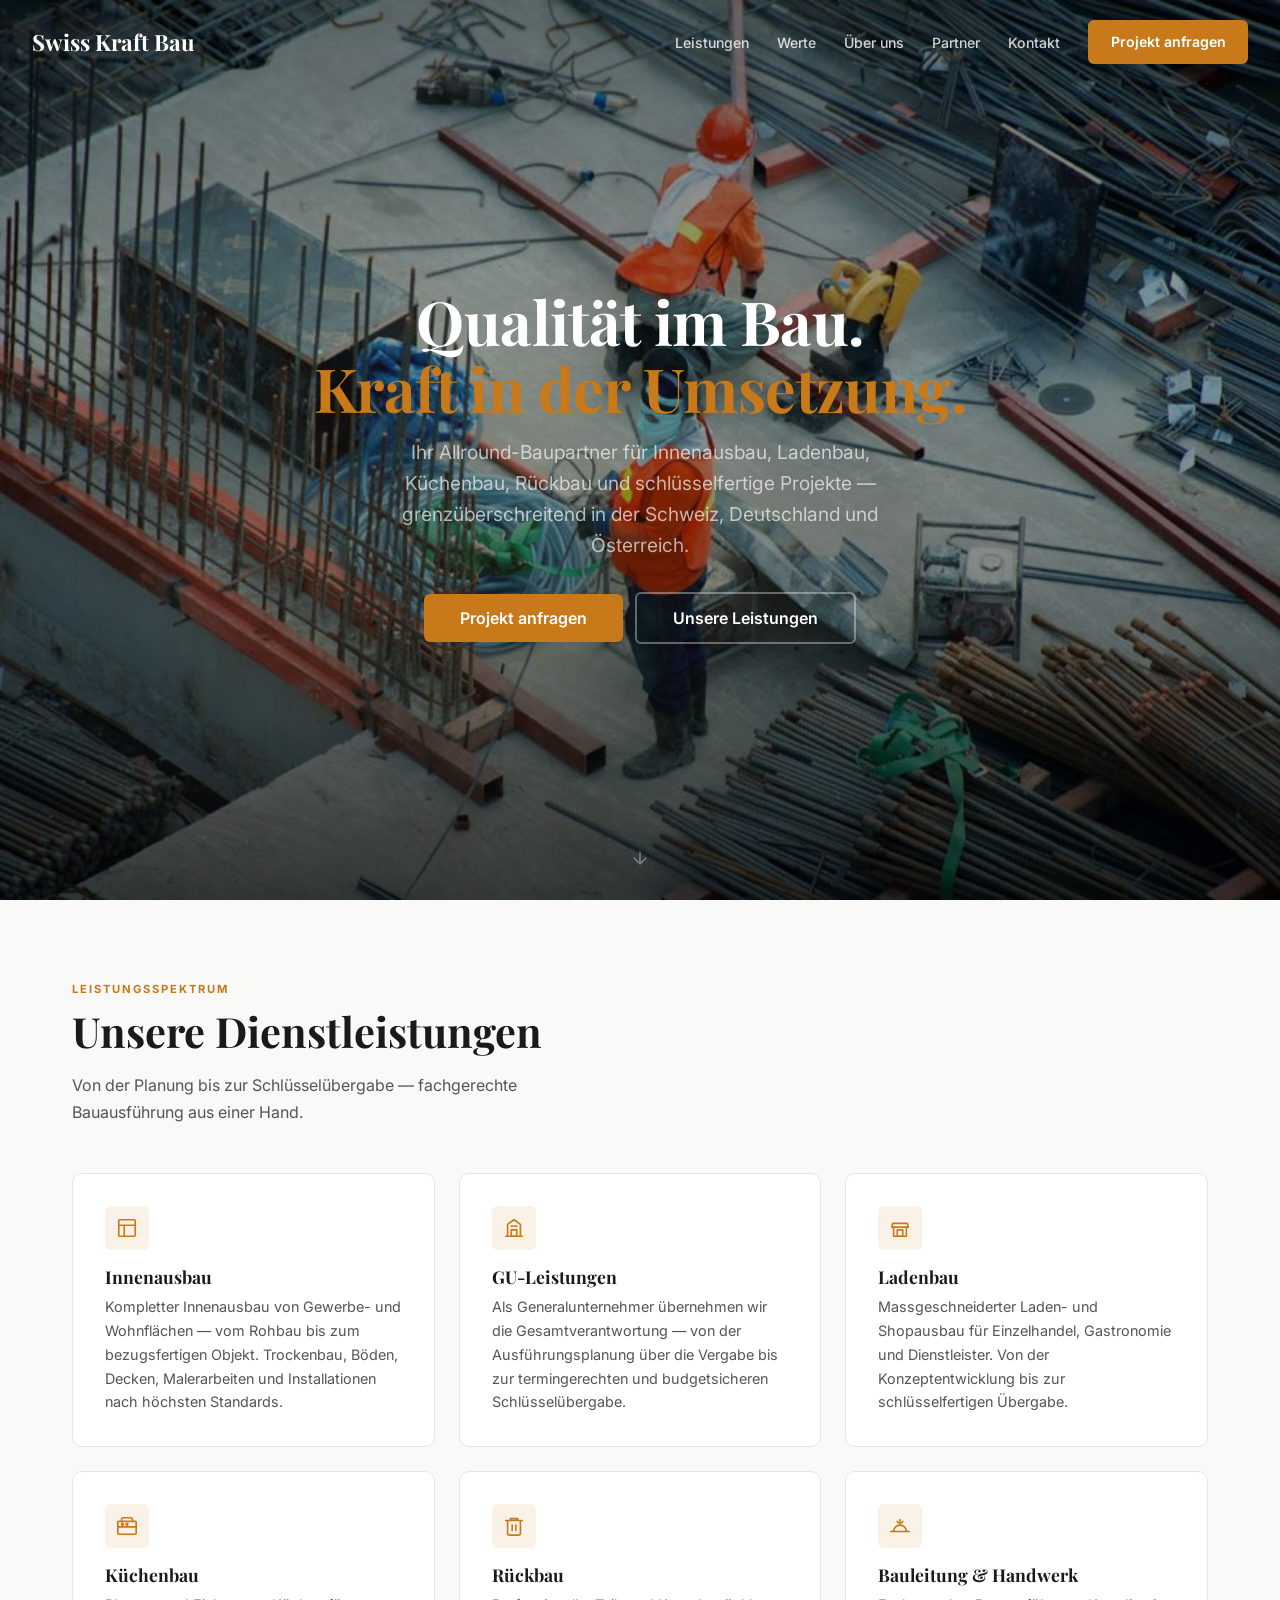
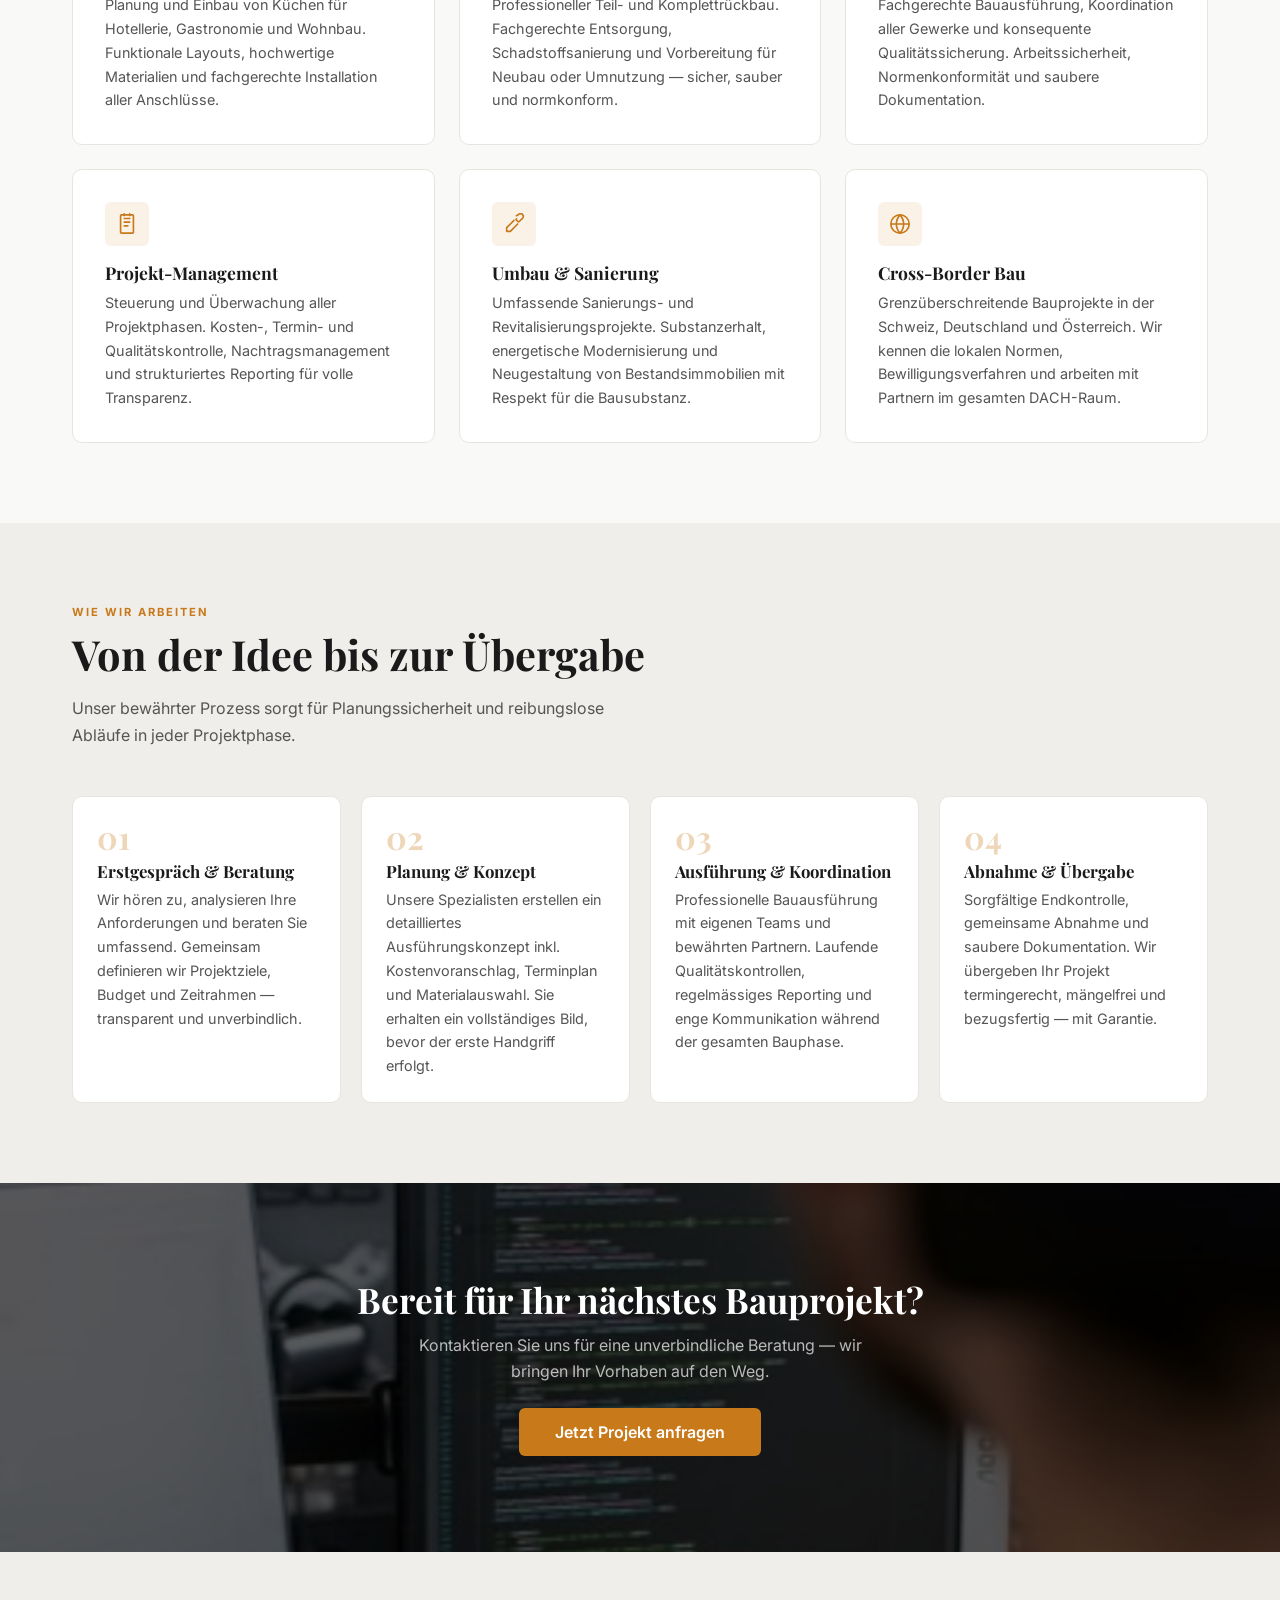
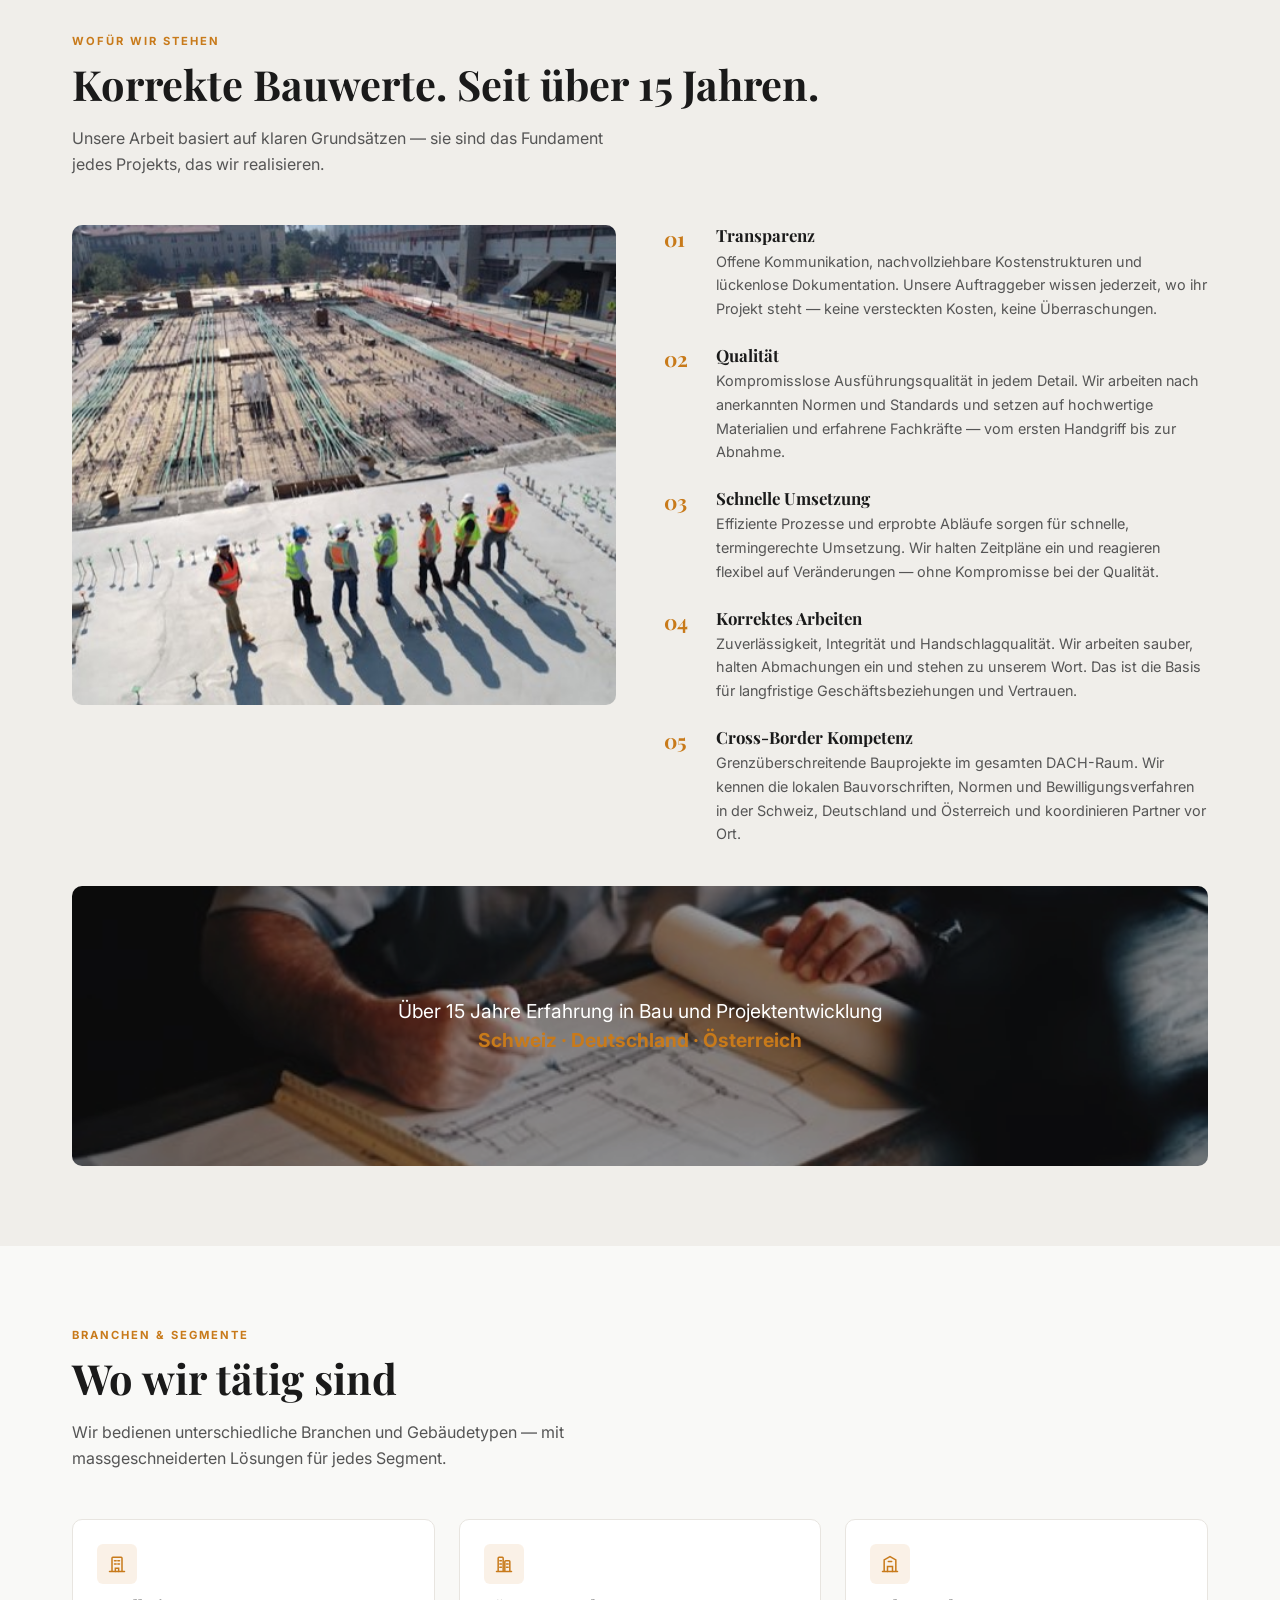
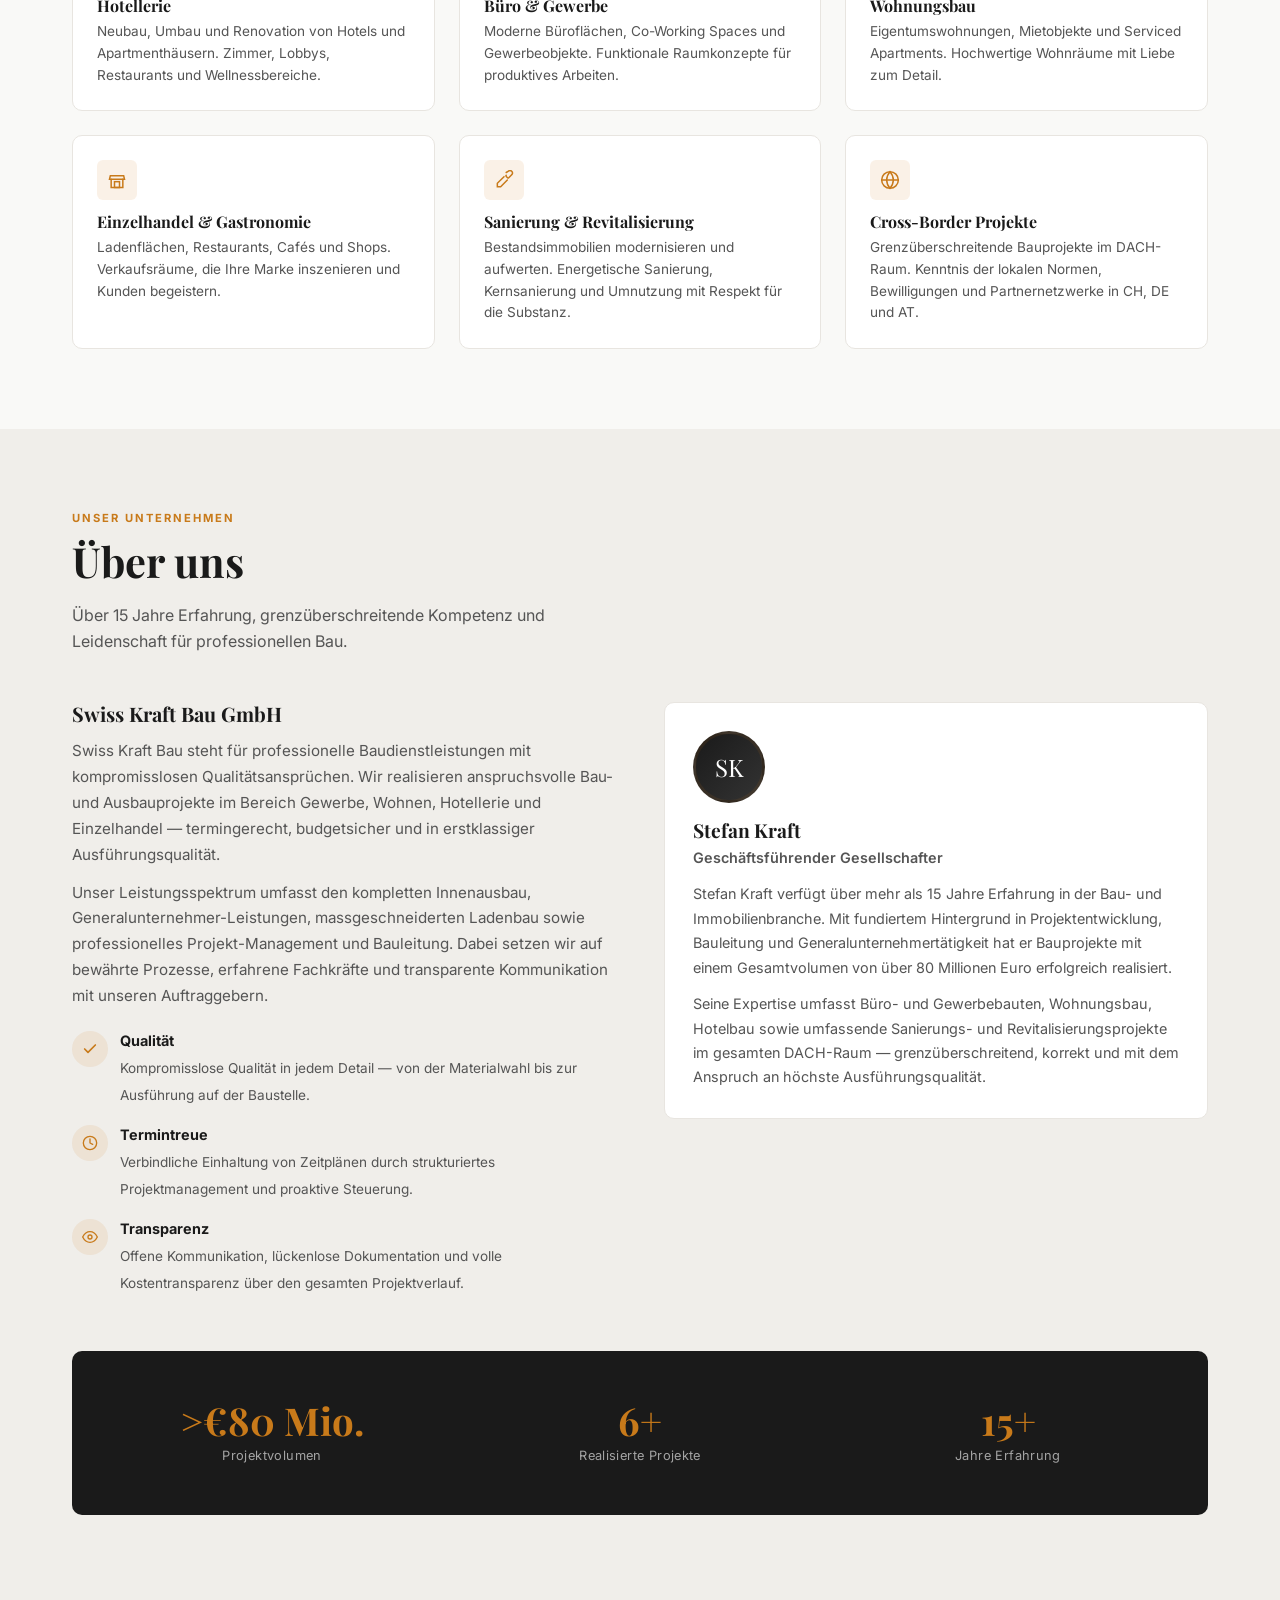
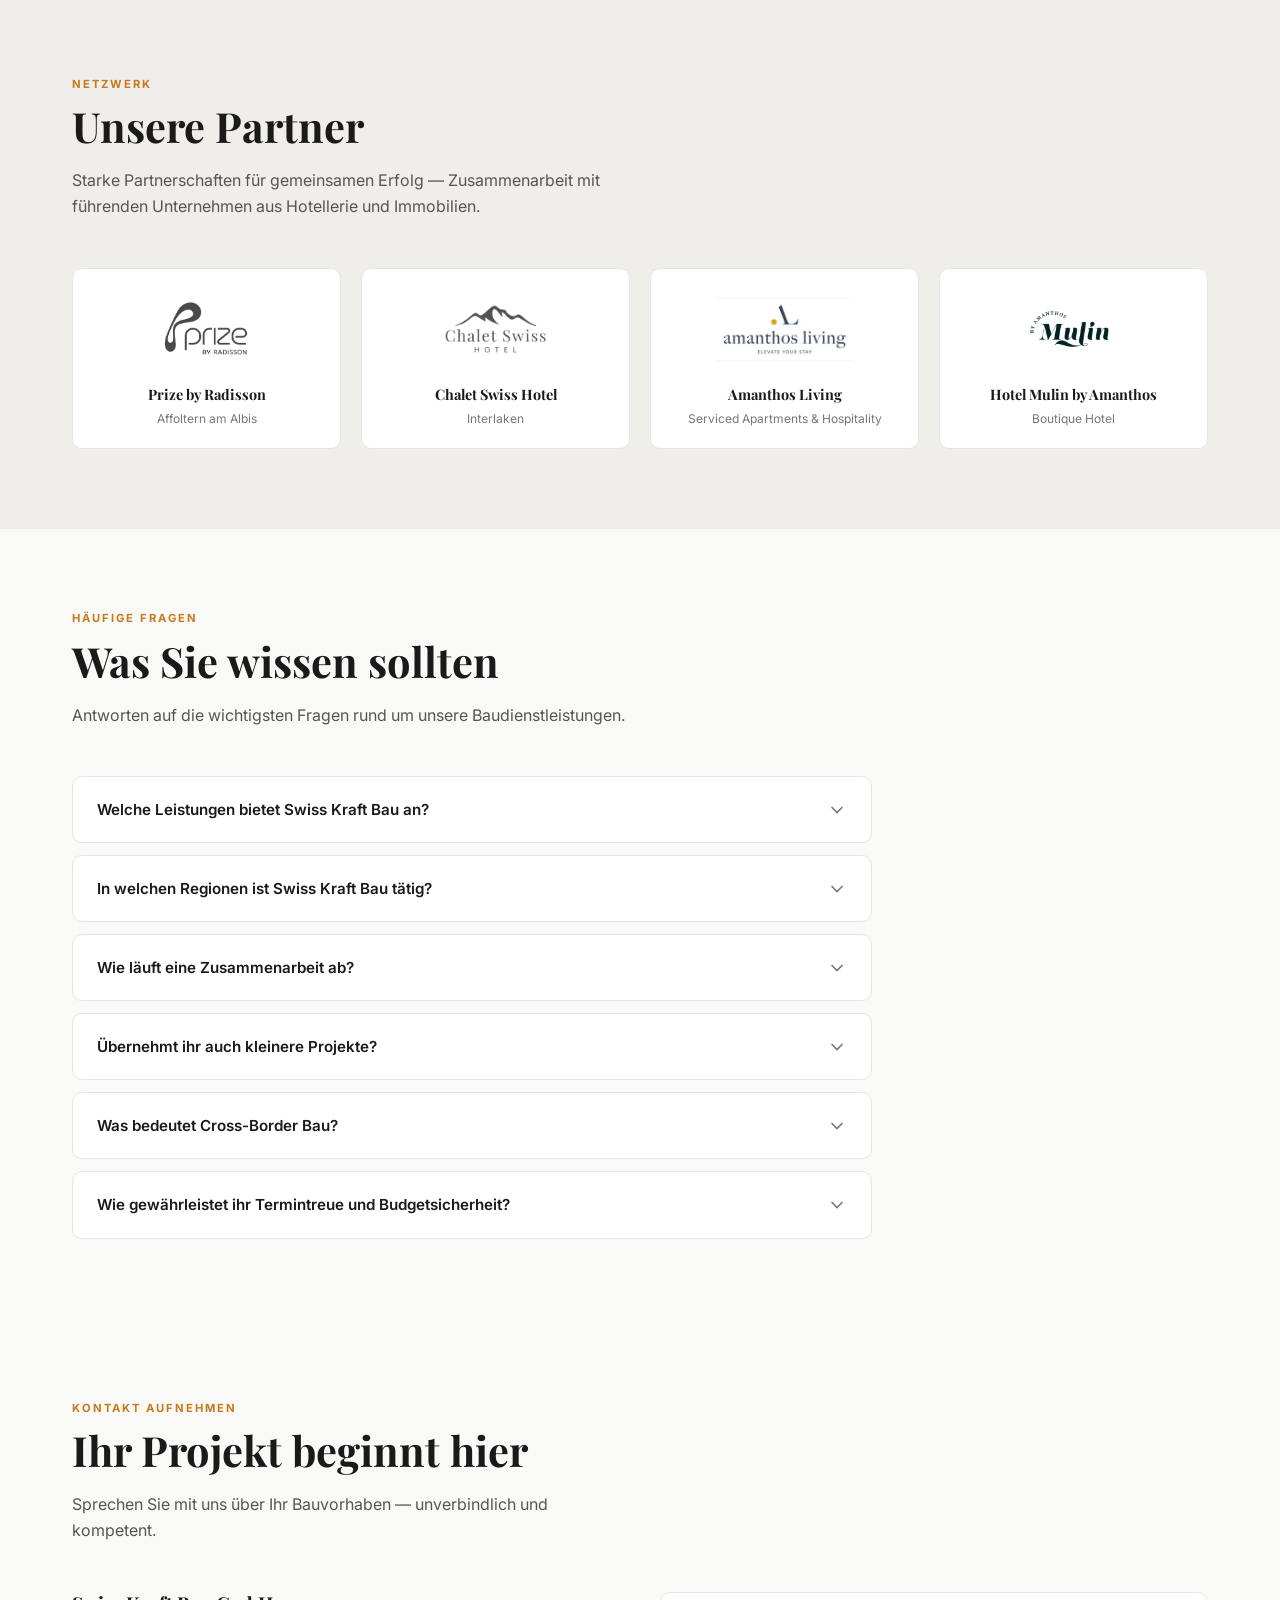
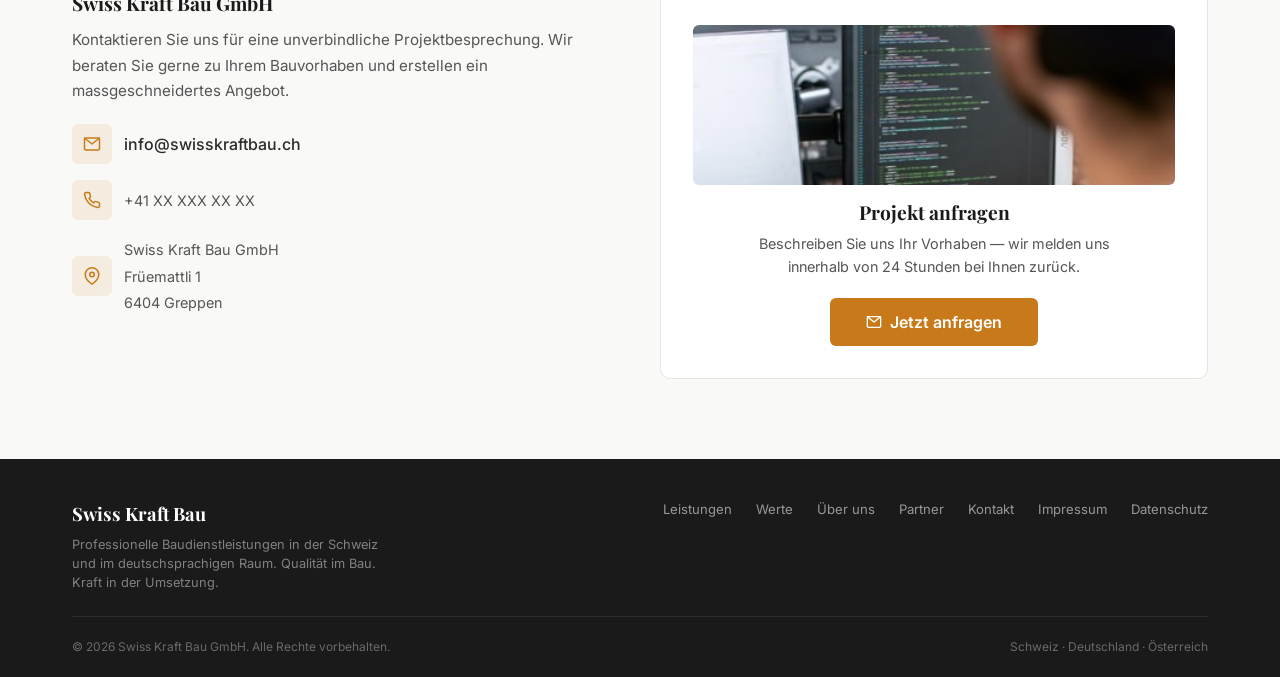
==== commit f92db8a9: "Inline CSS and compress images for faster mobile loading Fix blank page / slow loading on mobile by " ====
--- a/index.html
+++ b/index.html
@@ -30,15 +30,347 @@
   <!-- Favicon -->
   <link rel="icon" type="image/svg+xml" href="data:image/svg+xml,%3Csvg xmlns='http://www.w3.org/2000/svg' viewBox='0 0 32 32'%3E%3Crect width='32' height='32' rx='4' fill='%231A1A1A'/%3E%3Cpath d='M8 24V12l8-5 8 5v12' stroke='%23C87A1A' stroke-width='2.5' fill='none' stroke-linecap='round' stroke-linejoin='round'/%3E%3Cpath d='M13 24v-6h6v6' stroke='%23C87A1A' stroke-width='2' fill='none'/%3E%3C/svg%3E">
 
-  <!-- Fonts: preconnect + async load -->
+  <!-- Inline CSS for instant rendering -->
+  <style>/* ========================================
+   Swiss Kraft Bau GmbH — Professional CSS
+   Mobile-First | Construction Industry
+   ======================================== */
+
+:root {
+  --color-bg: #F9F9F7;
+  --color-bg-alt: #F0EEEA;
+  --color-surface: #FFFFFF;
+  --color-primary: #1A1A1A;
+  --color-secondary: #333333;
+  --color-accent: #C87A1A;
+  --color-accent-hover: #A86510;
+  --color-accent-light: rgba(200,122,26,0.10);
+  --color-accent-dark: #8B5510;
+  --color-text: #2B2B2B;
+  --color-text-muted: #555555;
+  --color-text-light: #777777;
+  --color-border: #DDD9D3;
+  --color-border-light: #E8E5E0;
+  --font-heading: 'Playfair Display', Georgia, 'Times New Roman', serif;
+  --font-body: 'Inter', -apple-system, BlinkMacSystemFont, 'Segoe UI', Roboto, sans-serif;
+  --max-width: 1200px;
+  --radius: 10px;
+  --radius-sm: 6px;
+  --shadow-sm: 0 1px 3px rgba(0,0,0,0.05);
+  --shadow-md: 0 4px 16px rgba(0,0,0,0.07);
+  --shadow-lg: 0 8px 32px rgba(0,0,0,0.09);
+  --ease: cubic-bezier(0.25,0.46,0.45,0.94);
+  --duration: 0.3s;
+}
+
+/* === Reset === */
+*,*::before,*::after{box-sizing:border-box;margin:0;padding:0}
+html{scroll-behavior:smooth;-webkit-text-size-adjust:100%}
+body{font-family:var(--font-body);color:var(--color-text);background:var(--color-bg);line-height:1.65;-webkit-font-smoothing:antialiased;-moz-osx-font-smoothing:grayscale;overflow-x:hidden}
+img{max-width:100%;height:auto;display:block}
+a{color:inherit;text-decoration:none}
+ul,ol{list-style:none}
+button{font-family:inherit}
+
+/* === Accessibility === */
+.skip-link{position:absolute;top:-100%;left:50%;transform:translateX(-50%);background:var(--color-accent);color:#fff;padding:.75rem 1.5rem;border-radius:0 0 var(--radius-sm) var(--radius-sm);font-weight:600;z-index:9999;transition:top .2s}
+.skip-link:focus{top:0}
+.sr-only{position:absolute;width:1px;height:1px;padding:0;margin:-1px;overflow:hidden;clip:rect(0,0,0,0);white-space:nowrap;border:0}
+
+/* === Container === */
+.container{max-width:var(--max-width);margin:0 auto;padding:0 1.25rem}
+
+/* === Typography === */
+h1,h2,h3,h4{font-family:var(--font-heading);font-weight:700;line-height:1.2;color:var(--color-primary)}
+
+/* === Buttons === */
+.btn{display:inline-flex;align-items:center;justify-content:center;gap:.5rem;padding:.875rem 1.75rem;font-family:var(--font-body);font-size:.95rem;font-weight:600;border-radius:var(--radius-sm);border:none;cursor:pointer;transition:all var(--duration) var(--ease);text-decoration:none;line-height:1;min-height:48px}
+.btn-accent{background:var(--color-accent);color:#fff}
+.btn-accent:hover{background:var(--color-accent-hover);transform:translateY(-1px);box-shadow:var(--shadow-md)}
+.btn-accent:focus-visible{outline:3px solid var(--color-accent);outline-offset:3px}
+.btn-outline-light{background:transparent;color:#fff;border:2px solid rgba(255,255,255,.35)}
+.btn-outline-light:hover{background:rgba(255,255,255,.12);border-color:rgba(255,255,255,.6)}
+.btn-outline-light:focus-visible{outline:3px solid rgba(255,255,255,.5);outline-offset:3px}
+.btn-lg{padding:1rem 2.25rem;font-size:1rem}
+
+/* === Navigation (mobile-first) === */
+.nav{position:fixed;top:0;left:0;right:0;z-index:1000;padding:1rem 1.25rem;display:flex;align-items:center;justify-content:space-between;transition:all var(--duration) var(--ease);background:transparent}
+.nav.scrolled{background:rgba(255,255,255,.97);backdrop-filter:blur(12px);-webkit-backdrop-filter:blur(12px);box-shadow:var(--shadow-sm);padding:.625rem 1.25rem}
+.nav-logo{font-family:var(--font-heading);font-size:1.3rem;font-weight:700;color:#fff;transition:color var(--duration) var(--ease);white-space:nowrap;display:flex;align-items:center;gap:.5rem}
+.nav-logo svg{flex-shrink:0}
+.nav.scrolled .nav-logo{color:var(--color-primary)}
+.nav.scrolled .nav-logo svg .logo-accent{fill:var(--color-accent)}
+.nav.scrolled .nav-logo svg .logo-dark{fill:var(--color-primary)}
+.nav-links{position:fixed;top:0;left:0;right:0;bottom:0;background:rgba(26,26,26,.98);flex-direction:column;justify-content:center;align-items:center;gap:1.75rem;display:none;z-index:999}
+.nav-links.open{display:flex}
+.nav-links a{font-size:1.15rem;font-weight:500;color:rgba(255,255,255,.85);transition:color var(--duration) var(--ease);padding:.25rem 0}
+.nav-links a:hover{color:#fff}
+.nav-cta{background:var(--color-accent)!important;color:#fff!important;padding:.65rem 1.4rem!important;border-radius:var(--radius-sm)!important;font-weight:600!important;min-height:44px;display:inline-flex!important;align-items:center!important}
+.nav-cta:hover{background:var(--color-accent-hover)!important}
+.hamburger{display:flex;flex-direction:column;gap:5px;background:none;border:none;cursor:pointer;padding:8px;z-index:1001;min-width:44px;min-height:44px;align-items:center;justify-content:center}
+.hamburger span{display:block;width:22px;height:2px;background:#fff;border-radius:2px;transition:all var(--duration) var(--ease)}
+.nav.scrolled .hamburger span{background:var(--color-primary)}
+.hamburger.active span:nth-child(1){transform:translateY(7px) rotate(45deg)}
+.hamburger.active span:nth-child(2){opacity:0}
+.hamburger.active span:nth-child(3){transform:translateY(-7px) rotate(-45deg)}
+
+/* === Hero (mobile-first) === */
+.hero{position:relative;min-height:100svh;display:flex;align-items:center;justify-content:center;text-align:center;padding:5rem 1.25rem 3rem;overflow:hidden;background:#111}
+.hero-bg{position:absolute;inset:0;z-index:0}
+.hero-bg img{width:100%;height:100%;object-fit:cover;object-position:center 40%}
+.hero::before{content:'';position:absolute;inset:0;background:linear-gradient(180deg,rgba(0,0,0,.55) 0%,rgba(0,0,0,.35) 40%,rgba(0,0,0,.5) 70%,rgba(0,0,0,.75) 100%);z-index:1}
+.hero::after{content:'';position:absolute;inset:0;background:radial-gradient(ellipse at 30% 60%,rgba(200,122,26,.1) 0%,transparent 55%);z-index:2}
+.hero-content{position:relative;z-index:3;max-width:780px}
+.hero-label{display:inline-flex;align-items:center;gap:.5rem;font-size:.75rem;font-weight:700;letter-spacing:.18em;text-transform:uppercase;color:var(--color-accent);margin-bottom:1.25rem;padding:.4rem 1rem;border:1px solid rgba(200,122,26,.3);border-radius:var(--radius-sm)}
+.hero h1{font-size:clamp(2rem,6vw,3.8rem);color:#fff;margin-bottom:1rem;line-height:1.1;letter-spacing:-.01em}
+.hero h1 .accent{color:var(--color-accent)}
+.hero-sub{font-size:clamp(.95rem,2vw,1.2rem);color:rgba(255,255,255,.65);margin-bottom:2rem;line-height:1.6;max-width:560px;margin-left:auto;margin-right:auto}
+.hero-services{display:flex;flex-wrap:wrap;justify-content:center;gap:.5rem;margin-bottom:2rem}
+.hero-tag{font-size:.75rem;font-weight:600;color:rgba(255,255,255,.55);padding:.35rem .75rem;border:1px solid rgba(255,255,255,.12);border-radius:var(--radius-sm);letter-spacing:.04em;text-transform:uppercase}
+.hero-cta{display:flex;gap:.75rem;justify-content:center;flex-direction:column;align-items:stretch}
+.hero-scroll{position:absolute;bottom:2rem;left:50%;transform:translateX(-50%);z-index:3;color:rgba(255,255,255,.35);display:flex;flex-direction:column;align-items:center;gap:.5rem;font-size:.7rem;letter-spacing:.1em;text-transform:uppercase}
+.hero-scroll svg{animation:scrollBounce 2s infinite}
+@keyframes scrollBounce{0%,100%{transform:translateY(0)}50%{transform:translateY(6px)}}
+
+/* === Section === */
+.section{padding:3.5rem 0}
+.section-alt{background:var(--color-bg-alt)}
+.section-dark{background:var(--color-primary);color:#fff}
+.section-label{font-size:.7rem;font-weight:700;letter-spacing:.18em;text-transform:uppercase;color:var(--color-accent);margin-bottom:.5rem}
+.section-title{font-size:clamp(1.6rem,4vw,2.6rem);margin-bottom:.75rem}
+.section-subtitle{font-size:1rem;color:var(--color-text-muted);max-width:560px;line-height:1.65}
+.section-header{margin-bottom:2.5rem}
+
+/* === Service Cards === */
+.services-grid{display:grid;grid-template-columns:1fr;gap:1rem}
+.service-card{background:var(--color-surface);border-radius:var(--radius);padding:1.5rem;border:1px solid var(--color-border-light);transition:all var(--duration) var(--ease);position:relative;overflow:hidden}
+.service-card::before{content:'';position:absolute;top:0;left:0;width:3px;height:100%;background:var(--color-accent);transform:scaleY(0);transform-origin:top;transition:transform var(--duration) var(--ease)}
+.service-card:hover::before{transform:scaleY(1)}
+.service-card:hover{box-shadow:var(--shadow-lg);border-color:transparent}
+.service-icon{width:44px;height:44px;background:var(--color-accent-light);border-radius:var(--radius-sm);display:flex;align-items:center;justify-content:center;margin-bottom:1rem;color:var(--color-accent)}
+.service-icon svg{width:22px;height:22px}
+.service-card h3{font-size:1.1rem;margin-bottom:.5rem}
+.service-card p{color:var(--color-text-muted);font-size:.9rem;line-height:1.65}
+
+/* === Reference Cards === */
+.references-grid{display:grid;grid-template-columns:1fr;gap:1rem}
+.reference-card{background:var(--color-surface);border-radius:var(--radius);overflow:hidden;border:1px solid var(--color-border-light);transition:all var(--duration) var(--ease)}
+.reference-card:hover{box-shadow:var(--shadow-lg);transform:translateY(-3px)}
+.reference-img{height:160px;background:linear-gradient(135deg,#1A1A1A,#2A2A2A);display:flex;align-items:center;justify-content:center;position:relative;overflow:hidden}
+.reference-img::before{content:'';position:absolute;inset:0;background:linear-gradient(rgba(255,255,255,.02) 1px,transparent 1px),linear-gradient(90deg,rgba(255,255,255,.02) 1px,transparent 1px);background-size:20px 20px;opacity:.8}
+.reference-img svg{position:relative;z-index:1;color:rgba(255,255,255,.15);width:48px;height:48px}
+.reference-badge{position:absolute;top:.625rem;left:.625rem;background:var(--color-accent);color:#fff;font-size:.65rem;font-weight:700;padding:.25rem .6rem;border-radius:4px;letter-spacing:.05em;text-transform:uppercase;z-index:2}
+.reference-content{padding:1.25rem}
+.reference-card h3{font-size:1.05rem;margin-bottom:.2rem}
+.reference-location{font-size:.8rem;color:var(--color-text-light);margin-bottom:.6rem;display:flex;align-items:center;gap:.25rem}
+.reference-details{display:flex;flex-wrap:wrap;gap:.35rem;margin-bottom:.6rem}
+.reference-tag{font-size:.72rem;background:var(--color-bg-alt);color:var(--color-text-muted);padding:.2rem .5rem;border-radius:3px;font-weight:500}
+.reference-volume{font-size:.9rem;font-weight:700;color:var(--color-accent)}
+
+/* === About === */
+.about-grid{display:grid;grid-template-columns:1fr;gap:2rem}
+.about-text h3{font-size:1.25rem;margin-bottom:.75rem}
+.about-text p{color:var(--color-text-muted);margin-bottom:.75rem;line-height:1.7;font-size:.95rem}
+.values-list{margin-top:1.25rem}
+.value-item{display:flex;align-items:flex-start;gap:.75rem;margin-bottom:1rem}
+.value-icon{width:36px;height:36px;min-width:36px;background:var(--color-accent-light);border-radius:50%;display:flex;align-items:center;justify-content:center;color:var(--color-accent);margin-top:2px}
+.value-icon svg{width:16px;height:16px}
+.value-item strong{display:block;font-size:.9rem;margin-bottom:.1rem;color:var(--color-primary)}
+.value-item span{font-size:.85rem;color:var(--color-text-muted);line-height:1.5}
+.about-person{background:var(--color-surface);border-radius:var(--radius);padding:1.75rem;border:1px solid var(--color-border-light)}
+.person-avatar{width:72px;height:72px;background:linear-gradient(135deg,var(--color-primary),#333);border-radius:50%;display:flex;align-items:center;justify-content:center;font-family:var(--font-heading);font-size:1.5rem;color:#fff;margin-bottom:1rem;border:3px solid var(--color-accent-light)}
+.about-person h3{font-size:1.2rem;margin-bottom:.2rem}
+.person-role{font-size:.85rem;color:var(--color-accent);font-weight:600;margin-bottom:.75rem}
+.about-person p{color:var(--color-text-muted);font-size:.9rem;line-height:1.7}
+
+/* === Stats Bar === */
+.stats-bar{display:grid;grid-template-columns:1fr;gap:1.25rem;margin-top:2.5rem;padding:2rem 1.5rem;background:var(--color-primary);border-radius:var(--radius);text-align:center}
+.stat-item{padding:.5rem 0}
+.stat-number{font-family:var(--font-heading);font-size:clamp(1.6rem,4vw,2.4rem);font-weight:700;color:var(--color-accent);line-height:1.1}
+.stat-label{font-size:.8rem;color:rgba(255,255,255,.6);margin-top:.25rem;letter-spacing:.03em}
+
+/* === Process / Arbeitsweise === */
+.process-grid{display:grid;grid-template-columns:1fr;gap:1.25rem}
+.process-step{background:var(--color-surface);border-radius:var(--radius);padding:1.5rem;border:1px solid var(--color-border-light);position:relative}
+.process-number{font-family:var(--font-heading);font-size:2rem;font-weight:700;color:var(--color-accent);opacity:.3;line-height:1;margin-bottom:.5rem}
+.process-step h3{font-size:1.05rem;margin-bottom:.4rem}
+.process-step p{font-size:.9rem;color:var(--color-text-muted);line-height:1.65}
+
+/* === CTA Banner === */
+.cta-banner{position:relative;padding:4rem 0;overflow:hidden;text-align:center}
+.cta-banner-bg{position:absolute;inset:0}
+.cta-banner-bg img{width:100%;height:100%;object-fit:cover;filter:brightness(.35)}
+.cta-banner-content{position:relative;z-index:1}
+.cta-banner h2{font-family:var(--font-heading);font-size:clamp(1.4rem,3.5vw,2.2rem);color:#fff;margin-bottom:.75rem}
+.cta-banner p{color:rgba(255,255,255,.7);font-size:1rem;margin-bottom:1.5rem;max-width:500px;margin-left:auto;margin-right:auto;line-height:1.6}
+
+/* === Branchen === */
+.branchen-grid{display:grid;grid-template-columns:1fr;gap:1rem}
+.branche-card{background:var(--color-surface);border-radius:var(--radius);padding:1.5rem;border:1px solid var(--color-border-light);transition:all var(--duration) var(--ease)}
+.branche-card:hover{box-shadow:var(--shadow-md);border-color:var(--color-accent-light)}
+.branche-icon{width:40px;height:40px;background:var(--color-accent-light);border-radius:var(--radius-sm);display:flex;align-items:center;justify-content:center;color:var(--color-accent);margin-bottom:.75rem}
+.branche-icon svg{width:20px;height:20px}
+.branche-card h3{font-size:1rem;margin-bottom:.35rem}
+.branche-card p{font-size:.85rem;color:var(--color-text-muted);line-height:1.6}
+
+/* === Werte === */
+.werte-grid{display:grid;grid-template-columns:1fr;gap:2rem}
+.werte-image{border-radius:var(--radius);overflow:hidden}
+.werte-image img{width:100%;height:250px;object-fit:cover}
+.werte-content{display:flex;flex-direction:column;gap:1.5rem}
+.wert-item{display:flex;gap:1rem;align-items:flex-start}
+.wert-number{font-family:var(--font-heading);font-size:1.3rem;font-weight:700;color:var(--color-accent);min-width:36px;line-height:1.3}
+.wert-item h3{font-size:1.05rem;margin-bottom:.25rem}
+.wert-item p{font-size:.9rem;color:var(--color-text-muted);line-height:1.65}
+.werte-banner{position:relative;border-radius:var(--radius);overflow:hidden;margin-top:2.5rem}
+.werte-banner img{width:100%;height:200px;object-fit:cover;filter:brightness(.6)}
+.werte-banner-overlay{position:absolute;inset:0;display:flex;align-items:center;justify-content:center;text-align:center;padding:1.5rem}
+.werte-banner-text{color:#fff;font-size:clamp(.95rem,2vw,1.2rem);line-height:1.5}
+.werte-banner-text strong{color:var(--color-accent)}
+
+/* === Partners === */
+.partners-grid{display:grid;grid-template-columns:1fr 1fr;gap:1rem}
+.partner-card{background:var(--color-surface);border:1px solid var(--color-border-light);border-radius:var(--radius);padding:1.25rem;text-align:center;transition:all var(--duration) var(--ease);display:flex;flex-direction:column;align-items:center;gap:.5rem}
+.partner-card:hover{box-shadow:var(--shadow-md);border-color:var(--color-accent-light)}
+.partner-logo{width:100%;height:80px;display:flex;align-items:center;justify-content:center;padding:.5rem;margin-bottom:.5rem}
+.partner-logo img{max-width:100%;max-height:100%;object-fit:contain}
+.partner-card h4{font-size:.9rem;line-height:1.3}
+.partner-card p{font-size:.75rem;color:var(--color-text-light);line-height:1.4}
+
+/* === FAQ === */
+.faq-list{max-width:800px;display:flex;flex-direction:column;gap:.75rem}
+.faq-item{background:var(--color-surface);border:1px solid var(--color-border-light);border-radius:var(--radius);overflow:hidden;transition:border-color var(--duration) var(--ease)}
+.faq-item[open]{border-color:var(--color-accent-light)}
+.faq-question{display:flex;align-items:center;justify-content:space-between;gap:1rem;padding:1.25rem 1.5rem;cursor:pointer;font-weight:600;font-size:.95rem;color:var(--color-primary);list-style:none;-webkit-user-select:none;user-select:none;min-height:48px}
+.faq-question::-webkit-details-marker{display:none}
+.faq-question::marker{display:none;content:''}
+.faq-chevron{flex-shrink:0;color:var(--color-text-light);transition:transform var(--duration) var(--ease)}
+.faq-item[open] .faq-chevron{transform:rotate(180deg);color:var(--color-accent)}
+.faq-answer{padding:0 1.5rem 1.25rem}
+.faq-answer p{font-size:.9rem;color:var(--color-text-muted);line-height:1.7}
+
+/* === Contact === */
+.contact-grid{display:grid;grid-template-columns:1fr;gap:2rem}
+.contact-info h3{font-size:1.2rem;margin-bottom:.75rem}
+.contact-info>p{color:var(--color-text-muted);margin-bottom:1.25rem;line-height:1.7;font-size:.95rem}
+.contact-item{display:flex;align-items:center;gap:.75rem;margin-bottom:1rem}
+.contact-icon{width:40px;height:40px;min-width:40px;background:var(--color-accent-light);border-radius:var(--radius-sm);display:flex;align-items:center;justify-content:center;color:var(--color-accent)}
+.contact-icon svg{width:18px;height:18px}
+.contact-item a{color:var(--color-text);font-weight:500;transition:color var(--duration) var(--ease)}
+.contact-item a:hover{color:var(--color-accent)}
+.contact-item span{color:var(--color-text-muted);font-size:.9rem}
+.contact-cta{background:var(--color-surface);border-radius:var(--radius);padding:2rem;border:1px solid var(--color-border-light);text-align:center;display:flex;flex-direction:column;align-items:center;justify-content:center}
+.contact-cta h3{font-size:1.2rem;margin-bottom:.5rem}
+.contact-cta p{color:var(--color-text-muted);margin-bottom:1.25rem;max-width:360px;line-height:1.6;font-size:.9rem}
+
+/* === Footer === */
+.footer{background:var(--color-primary);color:rgba(255,255,255,.65);padding:2.5rem 0 1.25rem}
+.footer-main{display:flex;flex-direction:column;gap:1.5rem;padding-bottom:1.5rem;border-bottom:1px solid rgba(255,255,255,.08);margin-bottom:1.25rem}
+.footer-brand{font-family:var(--font-heading);font-size:1.15rem;font-weight:700;color:#fff;display:flex;align-items:center;gap:.5rem}
+.footer-desc{font-size:.8rem;color:rgba(255,255,255,.45);max-width:320px;line-height:1.5;margin-top:.35rem}
+.footer-nav{display:flex;flex-wrap:wrap;gap:.75rem 1.5rem}
+.footer-nav a{font-size:.82rem;color:rgba(255,255,255,.55);transition:color var(--duration) var(--ease)}
+.footer-nav a:hover{color:#fff}
+.footer-bottom{display:flex;flex-direction:column;gap:.5rem;font-size:.75rem;color:rgba(255,255,255,.35);text-align:center}
+.footer-bottom a{color:rgba(255,255,255,.45);transition:color var(--duration) var(--ease)}
+.footer-bottom a:hover{color:#fff}
+
+/* === Animations === */
+[data-animate]{opacity:0;transform:translateY(24px);transition:opacity .55s var(--ease),transform .55s var(--ease)}
+[data-animate].visible{opacity:1;transform:translateY(0)}
+[data-animate-delay="1"]{transition-delay:.08s}
+[data-animate-delay="2"]{transition-delay:.16s}
+[data-animate-delay="3"]{transition-delay:.24s}
+[data-animate-delay="4"]{transition-delay:.32s}
+[data-animate-delay="5"]{transition-delay:.40s}
+
+/* ==============================
+   TABLET — min-width: 768px
+   ============================== */
+@media(min-width:768px){
+  .container{padding:0 2rem}
+  .section{padding:5rem 0}
+  .section-header{margin-bottom:3rem}
+  .hero{min-height:100svh;padding:6rem 2rem 4rem}
+  .hero-cta{flex-direction:row;align-items:center;justify-content:center}
+  .hero-label{font-size:.8rem}
+  .services-grid{grid-template-columns:repeat(2,1fr);gap:1.25rem}
+  .references-grid{grid-template-columns:repeat(2,1fr);gap:1.25rem}
+  .reference-img{height:180px}
+  .about-grid{grid-template-columns:1fr 1fr;gap:2.5rem;align-items:start}
+  .stats-bar{grid-template-columns:repeat(3,1fr);gap:2rem;padding:2.5rem 2rem}
+  .process-grid{grid-template-columns:repeat(2,1fr);gap:1.25rem}
+  .branchen-grid{grid-template-columns:repeat(2,1fr);gap:1.25rem}
+  .cta-banner{padding:5rem 0}
+  .werte-grid{grid-template-columns:1fr 1fr;gap:2.5rem;align-items:start}
+  .werte-image img{height:100%;min-height:400px}
+  .werte-banner img{height:240px}
+  .partners-grid{grid-template-columns:repeat(2,1fr);gap:1.25rem}
+  .contact-grid{grid-template-columns:1fr 1fr;gap:2.5rem}
+  .footer-main{flex-direction:row;justify-content:space-between;align-items:flex-start}
+  .footer-bottom{flex-direction:row;justify-content:space-between}
+  /* Nav desktop */
+  .nav{padding:1.25rem 2rem}
+  .nav.scrolled{padding:.75rem 2rem}
+  .nav-logo{font-size:1.4rem}
+  .nav-links{position:static;background:none;flex-direction:row;display:flex!important;gap:1.75rem}
+  .nav-links a{font-size:.88rem;color:rgba(255,255,255,.8);padding:0}
+  .nav-links a::after{content:'';position:absolute;bottom:-3px;left:0;width:0;height:2px;background:var(--color-accent);transition:width var(--duration) var(--ease)}
+  .nav-links a:hover::after{width:100%}
+  .nav-links a{position:relative}
+  .nav.scrolled .nav-links a{color:var(--color-text-muted)}
+  .nav.scrolled .nav-links a:hover{color:var(--color-primary)}
+  .nav-cta::after{display:none!important}
+  .hamburger{display:none}
+}
+
+/* ==============================
+   DESKTOP — min-width: 1024px
+   ============================== */
+@media(min-width:1024px){
+  .services-grid{grid-template-columns:repeat(3,1fr);gap:1.5rem}
+  .references-grid{grid-template-columns:repeat(3,1fr);gap:1.5rem}
+  .about-grid{gap:3rem}
+  .process-grid{grid-template-columns:repeat(4,1fr)}
+  .branchen-grid{grid-template-columns:repeat(3,1fr);gap:1.5rem}
+  .cta-banner{padding:6rem 0}
+  .werte-grid{gap:3rem}
+  .werte-image img{min-height:480px}
+  .werte-banner img{height:280px}
+  .partners-grid{grid-template-columns:repeat(4,1fr)}
+  .service-card{padding:2rem}
+  .reference-content{padding:1.5rem}
+}
+
+/* ==============================
+   LARGE — min-width: 1200px
+   ============================== */
+@media(min-width:1200px){
+  .hero-content{max-width:820px}
+  .section-title{margin-bottom:1rem}
+}
+
+/* === Reduced Motion === */
+@media(prefers-reduced-motion:reduce){
+  *,*::before,*::after{animation-duration:.01ms!important;animation-iteration-count:1!important;transition-duration:.01ms!important;scroll-behavior:auto!important}
+  [data-animate]{opacity:1;transform:none}
+}
+
+/* === Print === */
+@media print{
+  .nav,.hamburger,.hero::before,.hero::after,.hero-scroll,.skip-link{display:none}
+  .hero{min-height:auto;background:#1A1A1A!important;padding:2rem}
+  .section{padding:1.5rem 0;break-inside:avoid}
+  body{background:#fff}
+  .service-card,.reference-card,.partner-card,.about-person,.contact-cta{break-inside:avoid;box-shadow:none;border:1px solid #ddd}
+}
+</style>
+
+  <!-- Fonts: load async, non-blocking -->
   <link rel="preconnect" href="https://fonts.googleapis.com">
   <link rel="preconnect" href="https://fonts.gstatic.com" crossorigin>
-  <link rel="preload" as="style" href="https://fonts.googleapis.com/css2?family=Inter:wght@400;500;600;700&family=Playfair+Display:wght@600;700&display=swap">
   <link rel="stylesheet" href="https://fonts.googleapis.com/css2?family=Inter:wght@400;500;600;700&family=Playfair+Display:wght@600;700&display=swap" media="print" onload="this.media='all'">
   <noscript><link rel="stylesheet" href="https://fonts.googleapis.com/css2?family=Inter:wght@400;500;600;700&family=Playfair+Display:wght@600;700&display=swap"></noscript>
-
-  <!-- Stylesheet -->
-  <link rel="stylesheet" href="css/style.css">
 
   <!-- Structured Data: LocalBusiness -->
   <script type="application/ld+json">
